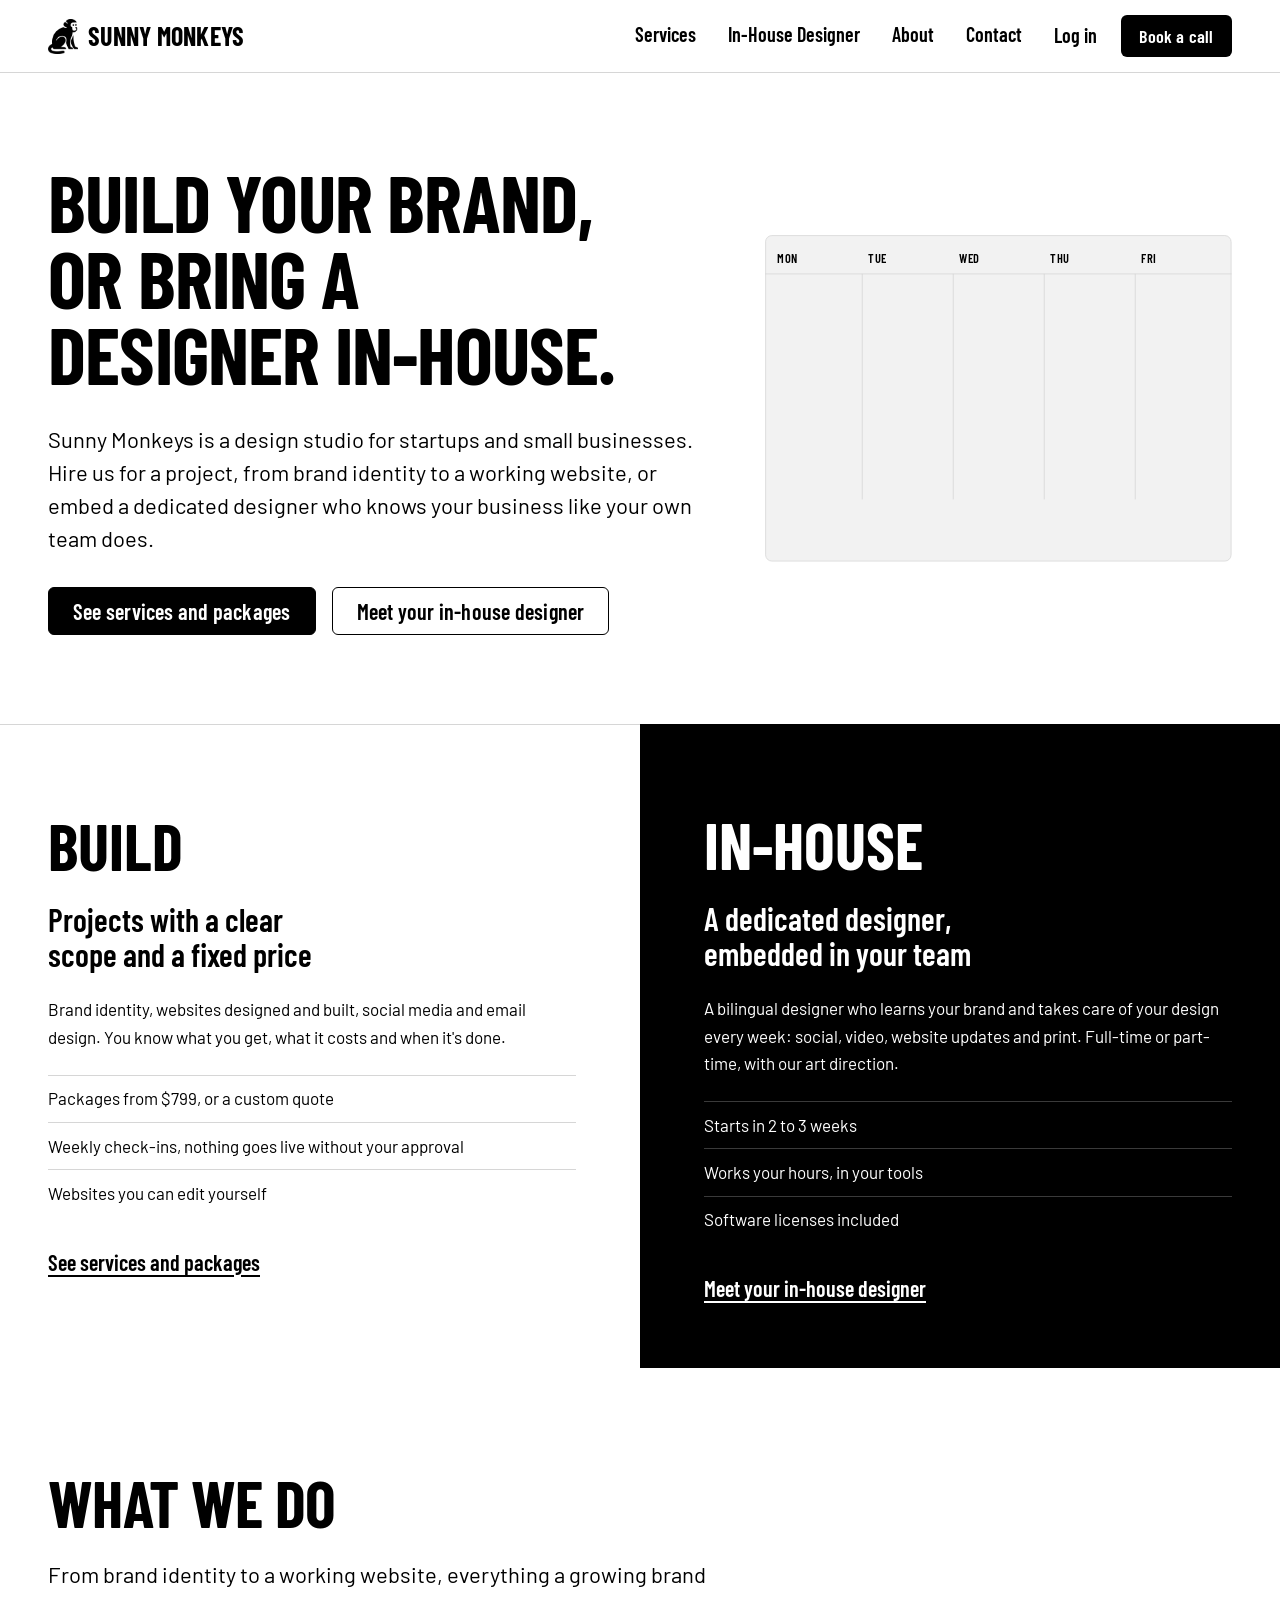
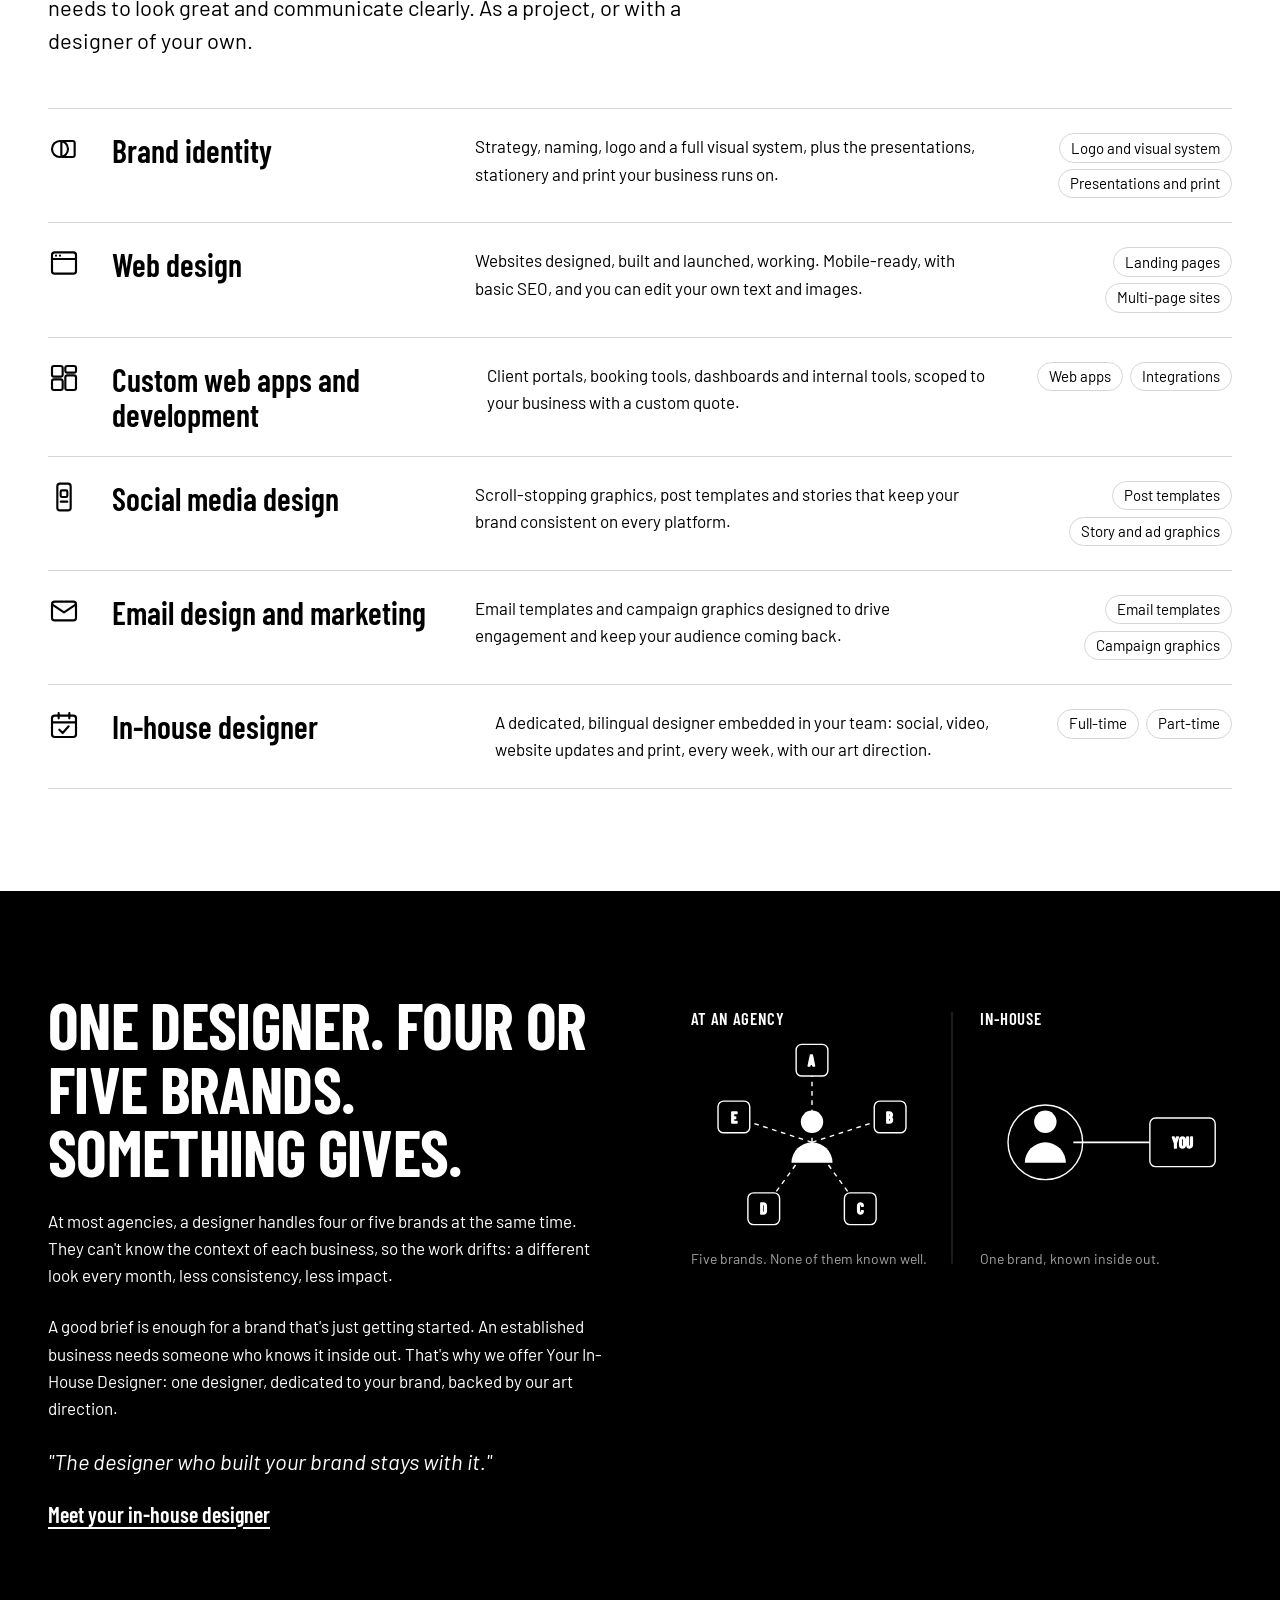
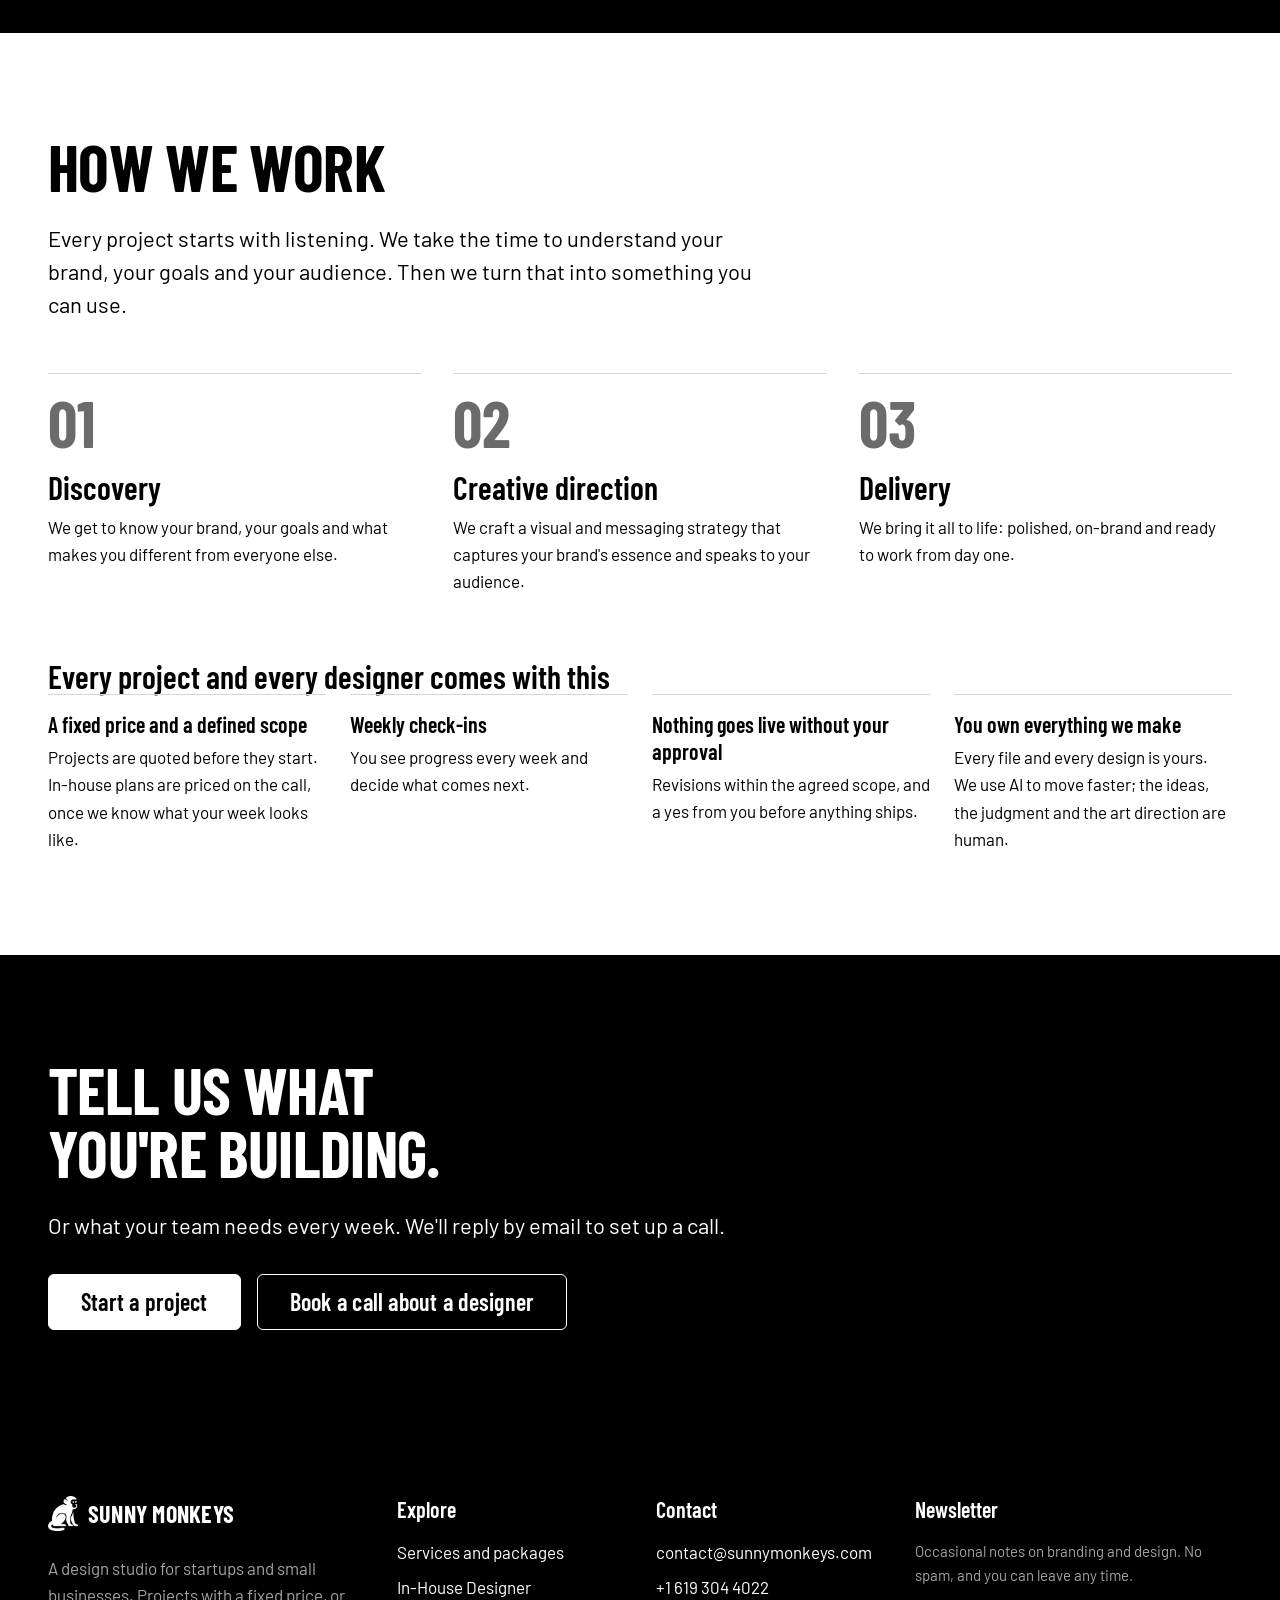
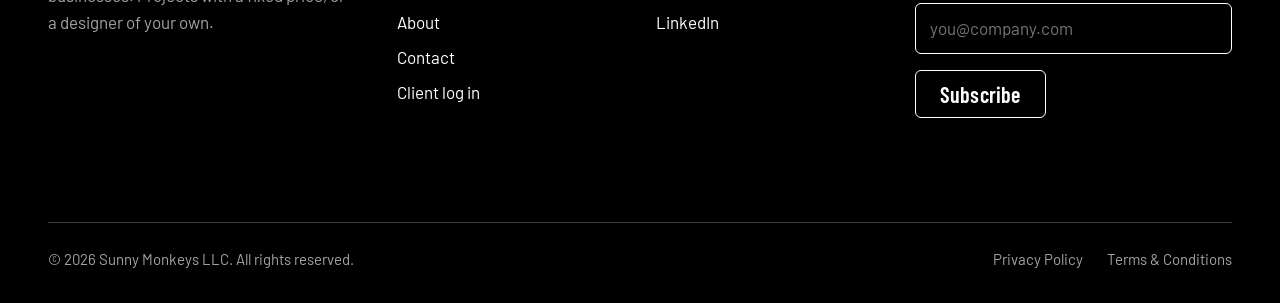
==== index.html @ 39a2d89a "Drop the hero animation class after it has played Safety net so the headline is never left faded if " ====
<!DOCTYPE html>
<html lang="en">
<head>
    <meta charset="UTF-8">
    <meta name="viewport" content="width=device-width, initial-scale=1.0">
    <title>Branding, Web Design &amp; In-House Designers | Sunny Monkeys</title>
    <meta name="description" content="Design studio for startups and small businesses. Brand identity and websites as fixed-price projects, or a dedicated in-house designer embedded in your team.">
    <link rel="canonical" href="https://sunnymonkeys.com/">
    <link rel="icon" type="image/png" href="/assets/images/fav.png">
    <meta name="theme-color" content="#ffffff">
    <meta property="og:type" content="website">
    <meta property="og:site_name" content="Sunny Monkeys">
    <meta property="og:title" content="Branding, Web Design &amp; In-House Designers | Sunny Monkeys">
    <meta property="og:description" content="Design studio for startups and small businesses. Brand identity and websites as fixed-price projects, or a dedicated in-house designer embedded in your team.">
    <meta property="og:url" content="https://sunnymonkeys.com/">
    <meta property="og:image" content="https://sunnymonkeys.com/assets/images/og-sunny-monkeys.png">
    <meta property="og:image:width" content="1200">
    <meta property="og:image:height" content="630">
    <meta name="twitter:card" content="summary_large_image">
    <link rel="preconnect" href="https://fonts.googleapis.com">
    <link rel="preconnect" href="https://fonts.gstatic.com" crossorigin>
    <link href="https://fonts.googleapis.com/css2?family=Barlow+Condensed:wght@600;700&family=Barlow:ital,wght@0,400;0,500;1,400&display=swap" rel="stylesheet">
    <link rel="stylesheet" href="/assets/css/sm.css?v=2">
    <script type="application/ld+json">
    {
      "@context": "https://schema.org",
      "@graph": [
        {
          "@type": "Organization",
          "@id": "https://sunnymonkeys.com/#organization",
          "name": "Sunny Monkeys",
          "legalName": "Sunny Monkeys LLC",
          "url": "https://sunnymonkeys.com/",
          "logo": "https://sunnymonkeys.com/assets/images/logo-sunny-monkeys.png",
          "image": "https://sunnymonkeys.com/assets/images/og-sunny-monkeys.png",
          "description": "Design studio for startups and small businesses: brand identity, web design and custom web apps as fixed-price projects, or a dedicated in-house designer embedded in your team.",
          "email": "contact@sunnymonkeys.com",
          "telephone": "+1-619-304-4022",
          "contactPoint": {
            "@type": "ContactPoint",
            "contactType": "sales",
            "email": "contact@sunnymonkeys.com",
            "telephone": "+1-619-304-4022",
            "availableLanguage": ["English", "Spanish"]
          },
          "sameAs": ["https://www.linkedin.com/company/sunny-monkeys/"],
          "knowsAbout": ["Brand identity", "Logo design", "Corporate branding", "Social media design", "Email design", "Web design", "Custom web apps", "Dedicated in-house designers"]
        },
        {
          "@type": "WebSite",
          "@id": "https://sunnymonkeys.com/#website",
          "url": "https://sunnymonkeys.com/",
          "name": "Sunny Monkeys",
          "publisher": { "@id": "https://sunnymonkeys.com/#organization" }
        }
      ]
    }
    </script>
</head>
<body>
<a class="skip" href="#main">Skip to content</a>
<header class="site-header">
    <div class="wrap">
        <a class="brand" href="/" aria-label="Sunny Monkeys, home"><span class="mark" aria-hidden="true"></span><span>Sunny Monkeys</span></a>
        <button class="nav-toggle" type="button" aria-expanded="false" aria-controls="site-nav" aria-label="Open menu"><span></span><span></span><span></span></button>
        <nav class="site-nav" id="site-nav" aria-label="Main">
            <ul>
                <li><a href="/services">Services</a></li>
                <li><a href="/in-house-designer">In-House Designer</a></li>
                <li><a href="/about">About</a></li>
                <li><a href="/contact">Contact</a></li>
            </ul>
            <div class="nav-actions">
                <a href="/login">Log in</a>
                <a class="btn btn-primary" href="/contact">Book a call</a>
            </div>
        </nav>
    </div>
</header>
<main id="main">

    <section class="hero">
        <div class="wrap hero-grid">
            <div>
                <h1><span class="line">Build your brand,</span><span class="line">or bring a</span><span class="line">designer in-house.</span></h1>
                <p class="lead hero-rise">Sunny Monkeys is a design studio for startups and small businesses. Hire us for a project, from brand identity to a working website, or embed a dedicated designer who knows your business like your own team does.</p>
                <div class="actions hero-rise">
                    <a class="btn btn-primary" href="/services">See services and packages</a>
                    <a class="btn" href="/in-house-designer">Meet your in-house designer</a>
                </div>
            </div>
            <div class="hero-rise">
<svg class="board board-d" viewBox="0 0 600 420" role="img" aria-labelledby="home-board-d-title">
<title id="home-board-d-title">A week of work from your in-house designer: social posts, a video edit, a landing page, an event flyer and a weekly review.</title>
<rect class="frame" x="0.75" y="0.75" width="598.5" height="418.5" rx="8"/>
<g class="day"><text x="16" y="36">Mon</text><text x="133" y="36">Tue</text><text x="250" y="36">Wed</text><text x="367" y="36">Thu</text><text x="484" y="36">Fri</text></g>
<g class="grid"><line x1="0" y1="50" x2="600" y2="50"/><line x1="125" y1="50" x2="125" y2="340"/><line x1="242" y1="50" x2="242" y2="340"/><line x1="359" y1="50" x2="359" y2="340"/><line x1="476" y1="50" x2="476" y2="340"/></g>
<g class="chip" style="--i:0"><rect x="16" y="66" width="100" height="40" rx="6"/><text x="27" y="91">IG carousel</text></g>
<g class="done" style="--i:0"><circle cx="116" cy="66" r="9"/><path d="M111.5 66 l3.0 3.0 l6.0 -6.0"/></g>
<g class="chip" style="--i:1"><rect x="133" y="66" width="100" height="40" rx="6"/><text x="144" y="91">Reel edit</text></g>
<g class="done" style="--i:1"><circle cx="233" cy="66" r="9"/><path d="M228.5 66 l3.0 3.0 l6.0 -6.0"/></g>
<g class="chip" style="--i:2"><rect x="250" y="66" width="100" height="40" rx="6"/><text x="261" y="91">Landing page</text></g>
<g class="done" style="--i:2"><circle cx="350" cy="66" r="9"/><path d="M345.5 66 l3.0 3.0 l6.0 -6.0"/></g>
<g class="chip" style="--i:3"><rect x="367" y="66" width="100" height="40" rx="6"/><text x="378" y="91">Event flyer</text></g>
<g class="chip" style="--i:4"><rect x="484" y="66" width="100" height="40" rx="6"/><text x="495" y="91">Brochure</text></g>
<g class="chip" style="--i:5"><rect x="16" y="118" width="100" height="40" rx="6"/><text x="27" y="143">Stories</text></g>
<g class="done" style="--i:5"><circle cx="116" cy="118" r="9"/><path d="M111.5 118 l3.0 3.0 l6.0 -6.0"/></g>
<g class="chip" style="--i:6"><rect x="133" y="118" width="100" height="40" rx="6"/><text x="144" y="143">Email header</text></g>
<g class="chip" style="--i:7"><rect x="250" y="118" width="100" height="40" rx="6"/><text x="261" y="143">Site update</text></g>
<g class="chip" style="--i:8"><rect x="367" y="118" width="100" height="40" rx="6"/><text x="378" y="143">Ad set</text></g>
<g class="chip" style="--i:9"><rect x="250" y="170" width="100" height="40" rx="6"/><text x="261" y="195">Pitch deck</text></g>
<g class="review" style="--i:10"><rect x="16" y="355" width="568" height="40" rx="6"/><text x="44" y="380">Friday: weekly review with your Sunny Monkeys lead</text></g>
</svg>
<svg class="board board-m" viewBox="0 0 360 330" role="img" aria-labelledby="home-board-m-title">
<title id="home-board-m-title">A week of work from your in-house designer: social posts, a video edit, a landing page, an event flyer and a weekly review.</title>
<rect class="frame" x="0.75" y="0.75" width="358.5" height="328.5" rx="8"/>
<g class="day"><text x="8" y="26">Mon</text><text x="78" y="26">Tue</text><text x="148" y="26">Wed</text><text x="218" y="26">Thu</text><text x="288" y="26">Fri</text></g>
<g class="grid"><line x1="0" y1="36" x2="360" y2="36"/><line x1="74" y1="36" x2="74" y2="262"/><line x1="144" y1="36" x2="144" y2="262"/><line x1="214" y1="36" x2="214" y2="262"/><line x1="284" y1="36" x2="284" y2="262"/></g>
<g class="chip" style="--i:0"><rect x="8" y="44" width="62" height="30" rx="6"/><text x="16" y="63">Carousel</text></g>
<g class="done" style="--i:0"><circle cx="70" cy="44" r="7"/><path d="M66.5 44 l2.3 2.3 l4.7 -4.7"/></g>
<g class="chip" style="--i:1"><rect x="78" y="44" width="62" height="30" rx="6"/><text x="86" y="63">Reel edit</text></g>
<g class="done" style="--i:1"><circle cx="140" cy="44" r="7"/><path d="M136.5 44 l2.3 2.3 l4.7 -4.7"/></g>
<g class="chip" style="--i:2"><rect x="148" y="44" width="62" height="30" rx="6"/><text x="156" y="63">Landing</text></g>
<g class="done" style="--i:2"><circle cx="210" cy="44" r="7"/><path d="M206.5 44 l2.3 2.3 l4.7 -4.7"/></g>
<g class="chip" style="--i:3"><rect x="218" y="44" width="62" height="30" rx="6"/><text x="226" y="63">Flyer</text></g>
<g class="chip" style="--i:4"><rect x="288" y="44" width="62" height="30" rx="6"/><text x="296" y="63">Brochure</text></g>
<g class="chip" style="--i:5"><rect x="8" y="84" width="62" height="30" rx="6"/><text x="16" y="103">Stories</text></g>
<g class="done" style="--i:5"><circle cx="70" cy="84" r="7"/><path d="M66.5 84 l2.3 2.3 l4.7 -4.7"/></g>
<g class="chip" style="--i:6"><rect x="78" y="84" width="62" height="30" rx="6"/><text x="86" y="103">Email</text></g>
<g class="chip" style="--i:7"><rect x="148" y="84" width="62" height="30" rx="6"/><text x="156" y="103">Site fix</text></g>
<g class="chip" style="--i:8"><rect x="218" y="84" width="62" height="30" rx="6"/><text x="226" y="103">Ad set</text></g>
<g class="chip" style="--i:9"><rect x="148" y="124" width="62" height="30" rx="6"/><text x="156" y="143">Deck</text></g>
<g class="review" style="--i:10"><rect x="8" y="276" width="344" height="30" rx="6"/><text x="26" y="297">Fri: weekly review with your lead</text></g>
</svg>
            </div>
        </div>
    </section>

    <section class="split" aria-label="Two ways to work with us">
        <div class="half paper">
            <p class="kicker">Build</p>
            <h3>Projects with a clear scope and a fixed price</h3>
            <p>Brand identity, websites designed and built, social media and email design. You know what you get, what it costs and when it's done.</p>
            <ul>
                <li>Packages from $799, or a custom quote</li>
                <li>Weekly check-ins, nothing goes live without your approval</li>
                <li>Websites you can edit yourself</li>
            </ul>
            <a class="link" href="/services">See services and packages</a>
        </div>
        <div class="half ink">
            <p class="kicker">In-house</p>
            <h3>A dedicated designer, embedded in your team</h3>
            <p>A bilingual designer who learns your brand and takes care of your design every week: social, video, website updates and print. Full-time or part-time, with our art direction.</p>
            <ul>
                <li>Starts in 2 to 3 weeks</li>
                <li>Works your hours, in your tools</li>
                <li>Software licenses included</li>
            </ul>
            <a class="link" href="/in-house-designer">Meet your in-house designer</a>
        </div>
    </section>

    <section class="section">
        <div class="wrap">
            <div class="section-head">
                <h2>What we do</h2>
                <p class="lead">From brand identity to a working website, everything a growing brand needs to look great and communicate clearly. As a project, or with a designer of your own.</p>
            </div>
            <ul class="rows">
            <li class="row">
                <span class="icon"><svg viewBox="0 0 24 24" aria-hidden="true"><circle cx="9" cy="12" r="6"/><rect x="10" y="6" width="10" height="12" rx="1.5"/></svg></span>
                <h3><a class="row-link" href="/services">Brand identity</a></h3>
                <p>Strategy, naming, logo and a full visual system, plus the presentations, stationery and print your business runs on.</p>
                <span class="tags"><span class="tag">Logo and visual system</span><span class="tag">Presentations and print</span></span>
            </li>
            <li class="row">
                <span class="icon"><svg viewBox="0 0 24 24" aria-hidden="true"><rect x="3" y="4" width="18" height="16" rx="2"/><path d="M3 9h18M6 6.5h.01M9 6.5h.01"/></svg></span>
                <h3><a class="row-link" href="/services">Web design</a></h3>
                <p>Websites designed, built and launched, working. Mobile-ready, with basic SEO, and you can edit your own text and images.</p>
                <span class="tags"><span class="tag">Landing pages</span><span class="tag">Multi-page sites</span></span>
            </li>
            <li class="row">
                <span class="icon"><svg viewBox="0 0 24 24" aria-hidden="true"><rect x="3" y="3" width="8" height="8" rx="1.5"/><rect x="13" y="3" width="8" height="5" rx="1.5"/><rect x="13" y="10" width="8" height="11" rx="1.5"/><rect x="3" y="13" width="8" height="8" rx="1.5"/></svg></span>
                <h3><a class="row-link" href="/services">Custom web apps and development</a></h3>
                <p>Client portals, booking tools, dashboards and internal tools, scoped to your business with a custom quote.</p>
                <span class="tags"><span class="tag">Web apps</span><span class="tag">Integrations</span></span>
            </li>
            <li class="row">
                <span class="icon"><svg viewBox="0 0 24 24" aria-hidden="true"><rect x="7" y="2" width="10" height="20" rx="2"/><rect x="9.5" y="7" width="5" height="5" rx="1"/><path d="M9.5 15.5h5"/></svg></span>
                <h3><a class="row-link" href="/services">Social media design</a></h3>
                <p>Scroll-stopping graphics, post templates and stories that keep your brand consistent on every platform.</p>
                <span class="tags"><span class="tag">Post templates</span><span class="tag">Story and ad graphics</span></span>
            </li>
            <li class="row">
                <span class="icon"><svg viewBox="0 0 24 24" aria-hidden="true"><rect x="3" y="5" width="18" height="14" rx="2"/><path d="M3 7l9 6 9-6"/></svg></span>
                <h3><a class="row-link" href="/services">Email design and marketing</a></h3>
                <p>Email templates and campaign graphics designed to drive engagement and keep your audience coming back.</p>
                <span class="tags"><span class="tag">Email templates</span><span class="tag">Campaign graphics</span></span>
            </li>
            <li class="row">
                <span class="icon"><svg viewBox="0 0 24 24" aria-hidden="true"><rect x="3" y="5" width="18" height="16" rx="2"/><path d="M3 10h18M8 3v4M16 3v4M8.5 15.5l2.5 2.5 4.5-5"/></svg></span>
                <h3><a class="row-link" href="/in-house-designer">In-house designer</a></h3>
                <p>A dedicated, bilingual designer embedded in your team: social, video, website updates and print, every week, with our art direction.</p>
                <span class="tags"><span class="tag">Full-time</span><span class="tag">Part-time</span></span>
            </li>
            </ul>
        </div>
    </section>

    <section class="section ink">
        <div class="wrap grid-2">
            <div>
                <h2>One designer. Four or five brands. Something gives.</h2>
                <div class="stack prose" style="margin-top: 1.5rem">
                    <p>At most agencies, a designer handles four or five brands at the same time. They can't know the context of each business, so the work drifts: a different look every month, less consistency, less impact.</p>
                    <p>A good brief is enough for a brand that's just getting started. An established business needs someone who knows it inside out. That's why we offer Your In-House Designer: one designer, dedicated to your brand, backed by our art direction.</p>
                    <p class="quote">"The designer who built your brand stays with it."</p>
                    <p><a class="link" href="/in-house-designer">Meet your in-house designer</a></p>
                </div>
            </div>
            <div>
<svg class="diagram diagram-d" viewBox="0 0 600 310" role="img" aria-labelledby="juggle-d-title">
<title id="juggle-d-title">At an agency one designer juggles five brands. In-house, one designer works for one brand.</title>
<text class="label" x="20" y="34">At an agency</text>
<text class="label" x="330" y="34">In-house</text>
<line class="tick" x1="300" y1="20" x2="300" y2="290" stroke="currentColor" stroke-opacity="0.25"/>
<g class="orbit" style="--ox:150px;--oy:160px"><line class="line" x1="150" y1="160" x2="150.0" y2="72.0"/><g class="brand"><rect x="133.0" y="55.0" width="34" height="34" rx="6"/><text x="150.0" y="78.0" text-anchor="middle">A</text></g></g>
<g class="orbit" style="--ox:150px;--oy:160px"><line class="line" x1="150" y1="160" x2="233.7" y2="132.8"/><g class="brand"><rect x="216.7" y="115.8" width="34" height="34" rx="6"/><text x="233.7" y="138.8" text-anchor="middle">B</text></g></g>
<g class="orbit" style="--ox:150px;--oy:160px"><line class="line" x1="150" y1="160" x2="201.7" y2="231.2"/><g class="brand"><rect x="184.7" y="214.2" width="34" height="34" rx="6"/><text x="201.7" y="237.2" text-anchor="middle">C</text></g></g>
<g class="orbit" style="--ox:150px;--oy:160px"><line class="line" x1="150" y1="160" x2="98.3" y2="231.2"/><g class="brand"><rect x="81.3" y="214.2" width="34" height="34" rx="6"/><text x="98.3" y="237.2" text-anchor="middle">D</text></g></g>
<g class="orbit" style="--ox:150px;--oy:160px"><line class="line" x1="150" y1="160" x2="66.3" y2="132.8"/><g class="brand"><rect x="49.3" y="115.8" width="34" height="34" rx="6"/><text x="66.3" y="138.8" text-anchor="middle">E</text></g></g>
<circle class="person" cx="150" cy="138.0" r="12.0"/><path class="person" d="M128.0 182.0 a22.0 22.0 0 0 1 44.0 0 z"/>
<text class="note" x="20" y="290">Five brands. None of them known well.</text>
<circle class="pulse" cx="400" cy="160" r="40" style="--ox:400px;--oy:160px"/>
<line class="solid" x1="430" y1="160" x2="512" y2="160"/>
<g class="brand"><rect x="512" y="134" width="70" height="52" rx="6"/><text x="547" y="166" text-anchor="middle">You</text></g>
<circle class="person" cx="400" cy="138.0" r="12.0"/><path class="person" d="M378.0 182.0 a22.0 22.0 0 0 1 44.0 0 z"/>
<text class="note" x="330" y="290">One brand, known inside out.</text>
</svg>
<svg class="diagram diagram-m" viewBox="0 0 300 500" role="img" aria-labelledby="juggle-m-title">
<title id="juggle-m-title">At an agency one designer juggles five brands. In-house, one designer works for one brand.</title>
<text class="label" x="16" y="30">At an agency</text>
<text class="label" x="16" y="322">In-house</text>
<line class="tick" x1="16" y1="286" x2="284" y2="286" stroke="currentColor" stroke-opacity="0.25"/>
<g class="orbit" style="--ox:150px;--oy:150px"><line class="line" x1="150" y1="150" x2="150.0" y2="74.0"/><g class="brand"><rect x="133.0" y="57.0" width="34" height="34" rx="6"/><text x="150.0" y="80.0" text-anchor="middle">A</text></g></g>
<g class="orbit" style="--ox:150px;--oy:150px"><line class="line" x1="150" y1="150" x2="222.3" y2="126.5"/><g class="brand"><rect x="205.3" y="109.5" width="34" height="34" rx="6"/><text x="222.3" y="132.5" text-anchor="middle">B</text></g></g>
<g class="orbit" style="--ox:150px;--oy:150px"><line class="line" x1="150" y1="150" x2="194.7" y2="211.5"/><g class="brand"><rect x="177.7" y="194.5" width="34" height="34" rx="6"/><text x="194.7" y="217.5" text-anchor="middle">C</text></g></g>
<g class="orbit" style="--ox:150px;--oy:150px"><line class="line" x1="150" y1="150" x2="105.3" y2="211.5"/><g class="brand"><rect x="88.3" y="194.5" width="34" height="34" rx="6"/><text x="105.3" y="217.5" text-anchor="middle">D</text></g></g>
<g class="orbit" style="--ox:150px;--oy:150px"><line class="line" x1="150" y1="150" x2="77.7" y2="126.5"/><g class="brand"><rect x="60.7" y="109.5" width="34" height="34" rx="6"/><text x="77.7" y="132.5" text-anchor="middle">E</text></g></g>
<circle class="person" cx="150" cy="128.0" r="12.0"/><path class="person" d="M128.0 172.0 a22.0 22.0 0 0 1 44.0 0 z"/>
<text class="note" x="16" y="262">Five brands. None of them known well.</text>
<circle class="pulse" cx="92" cy="412" r="40" style="--ox:92px;--oy:412px"/>
<line class="solid" x1="122" y1="412" x2="204" y2="412"/>
<g class="brand"><rect x="204" y="386" width="70" height="52" rx="6"/><text x="239" y="418" text-anchor="middle">You</text></g>
<circle class="person" cx="92" cy="390.0" r="12.0"/><path class="person" d="M70.0 434.0 a22.0 22.0 0 0 1 44.0 0 z"/>
<text class="note" x="16" y="486">One brand, known inside out.</text>
</svg>
            </div>
        </div>
    </section>

    <section class="section">
        <div class="wrap">
            <div class="section-head">
                <h2>How we work</h2>
                <p class="lead">Every project starts with listening. We take the time to understand your brand, your goals and your audience. Then we turn that into something you can use.</p>
            </div>
            <ol class="steps" style="--cols:3">
            <li><h3>Discovery</h3><p>We get to know your brand, your goals and what makes you different from everyone else.</p></li>
            <li><h3>Creative direction</h3><p>We craft a visual and messaging strategy that captures your brand's essence and speaks to your audience.</p></li>
            <li><h3>Delivery</h3><p>We bring it all to life: polished, on-brand and ready to work from day one.</p></li>
        </ol>
            <h3 style="margin-top: 4rem">Every project and every designer comes with this</h3>
            <ul class="facts" style="--cols:4">
            <li><h4>A fixed price and a defined scope</h4><p>Projects are quoted before they start. In-house plans are priced on the call, once we know what your week looks like.</p></li>
            <li><h4>Weekly check-ins</h4><p>You see progress every week and decide what comes next.</p></li>
            <li><h4>Nothing goes live without your approval</h4><p>Revisions within the agreed scope, and a yes from you before anything ships.</p></li>
            <li><h4>You own everything we make</h4><p>Every file and every design is yours. We use AI to move faster; the ideas, the judgment and the art direction are human.</p></li>
        </ul>
        </div>
    </section>

    <section class="section ink cta">
        <div class="wrap">
            <h2>Tell us what you're building.</h2>
            <p class="lead">Or what your team needs every week. We'll reply by email to set up a call.</p>
            <div class="actions">
                <a class="btn btn-primary btn-lg" href="/contact">Start a project</a>
                <a class="btn btn-lg" href="/contact?package=in-house">Book a call about a designer</a>
            </div>
        </div>
    </section>
</main>
<footer class="site-footer ink">
    <div class="wrap">
        <div class="footer-grid">
            <div>
                <a class="brand" href="/" aria-label="Sunny Monkeys, home"><span class="mark" aria-hidden="true"></span><span>Sunny Monkeys</span></a>
                <p class="tagline">A design studio for startups and small businesses. Projects with a fixed price, or a designer of your own.</p>
            </div>
            <div>
                <h4>Explore</h4>
                <ul>
                    <li><a href="/services">Services and packages</a></li>
                    <li><a href="/in-house-designer">In-House Designer</a></li>
                    <li><a href="/about">About</a></li>
                    <li><a href="/contact">Contact</a></li>
                    <li><a href="/login">Client log in</a></li>
                </ul>
            </div>
            <div>
                <h4>Contact</h4>
                <ul>
                    <li><a href="mailto:contact@sunnymonkeys.com">contact@sunnymonkeys.com</a></li>
                    <li><a href="tel:+16193044022">+1 619 304 4022</a></li>
                    <li><a href="https://www.linkedin.com/company/sunny-monkeys/" rel="noopener">LinkedIn</a></li>
                </ul>
            </div>
            <div>
                <h4>Newsletter</h4>
                <p class="small muted">Occasional notes on branding and design. No spam, and you can leave any time.</p>
                <form class="newsletter" id="newsletter-form" action="/portal/inquiry.php" method="post" novalidate style="margin-top: 1rem">
                    <label class="visually-hidden" for="nl-email">Email address</label>
                    <input class="trap" type="text" name="website" tabindex="-1" autocomplete="off" aria-hidden="true">
                    <input id="nl-email" type="email" name="email" placeholder="you@company.com" required autocomplete="email">
                    <button class="btn" type="submit">Subscribe</button>
                    <p class="form-status small" role="status" aria-live="polite" style="flex-basis: 100%"></p>
                </form>
            </div>
        </div>
        <div class="footer-bottom">
            <p>&copy; 2026 Sunny Monkeys LLC. All rights reserved.</p>
            <ul>
                <li><a href="/privacy-policy">Privacy Policy</a></li>
                <li><a href="/terms">Terms &amp; Conditions</a></li>
            </ul>
        </div>
    </div>
</footer>
<script src="/assets/js/sm.js?v=3" defer></script>
</body>
</html>
---- assets/css/sm.css ----
/* sunnymonkeys.com stylesheet. Tokens and rules are explained in DESIGN.md.
   Root font size is the browser default (16px); 1rem = 16px. */

:root {
  --paper: #ffffff;
  --ink: #000000;
  --grey-1: #f2f2f2;
  --grey-2: #d6d6d6;
  --grey-3: #6b6b6b;
  --grey-4: #a3a3a3;
  --grey-5: #3a3a3a;

  --bg: var(--paper);
  --fg: var(--ink);
  --fg-muted: var(--grey-3);
  --rule: var(--grey-2);
  --surface: var(--grey-1);

  --font-display: "Barlow Condensed", "Arial Narrow", Impact, sans-serif;
  --font-body: "Barlow", "Helvetica Neue", Arial, sans-serif;

  --t-display: clamp(3.25rem, 1rem + 7.5vw, 7.5rem);
  --t-1: clamp(2.25rem, 1.25rem + 3.5vw, 4.25rem);
  --t-2: clamp(1.625rem, 1.3rem + 1vw, 2rem);
  --t-3: 1.375rem;
  --t-lead: clamp(1.125rem, 1rem + 0.5vw, 1.375rem);
  --t-body: 1.0625rem;
  --t-small: 0.9375rem;
  --t-fine: 0.8125rem;

  --s-1: 0.5rem;
  --s-2: 1rem;
  --s-3: 1.5rem;
  --s-4: 2rem;
  --s-5: 3rem;
  --s-6: 4rem;
  --s-7: 6rem;

  --wrap: 1200px;
  --gutter: clamp(16px, 4vw, 48px);
  --radius: 6px;
  --header-h: 4.5rem;
}

.ink {
  --bg: var(--ink);
  --fg: var(--paper);
  --fg-muted: var(--grey-4);
  --rule: var(--grey-5);
  --surface: #161616;
  background: var(--bg);
  color: var(--fg);
}

/* Base */
*, *::before, *::after { box-sizing: border-box; }
html { -webkit-text-size-adjust: 100%; scroll-behavior: smooth; }
body {
  margin: 0;
  background: var(--bg);
  color: var(--fg);
  font: 400 var(--t-body) / 1.6 var(--font-body);
  overflow-x: clip;
}
img, svg, video { display: block; max-width: 100%; }
a { color: inherit; }
p, ul, ol { margin: 0; }
ul, ol { padding: 0; }
h1, h2, h3, h4 {
  margin: 0;
  font-family: var(--font-display);
  font-weight: 700;
  line-height: 1;
  overflow-wrap: normal;
}
h1, h2 { text-transform: uppercase; letter-spacing: -0.01em; }
h1 { font-size: var(--t-display); line-height: 0.95; }
h2 { font-size: var(--t-1); line-height: 0.98; }
h3 { font-size: var(--t-2); font-weight: 600; line-height: 1.1; }
h4 { font-size: var(--t-3); font-weight: 600; line-height: 1.2; }
.measure { max-width: 66ch; }
.lead { font-size: var(--t-lead); line-height: 1.5; max-width: 60ch; }
.muted { color: var(--fg-muted); }
.small { font-size: var(--t-small); }
.fine { font-size: var(--t-fine); }
.stack > * + * { margin-top: var(--s-3); }
.stack-2 > * + * { margin-top: var(--s-2); }
.stack-1 > * + * { margin-top: var(--s-1); }
.prose a { text-decoration: underline; text-underline-offset: 0.18em; text-decoration-thickness: 1.5px; }
.prose a:hover { text-decoration: none; }
.prose ul { padding-left: 1.2em; }
.prose li + li { margin-top: 0.35em; }
.quote { font-style: italic; font-size: var(--t-lead); line-height: 1.4; }

:focus-visible { outline: 3px solid var(--fg); outline-offset: 2px; border-radius: 2px; }
.skip {
  position: absolute; left: var(--s-2); top: -4rem;
  padding: var(--s-1) var(--s-2); background: var(--ink); color: var(--paper);
  z-index: 100; border-radius: var(--radius); text-decoration: none;
}
.skip:focus { top: var(--s-2); }
.visually-hidden {
  position: absolute !important; width: 1px; height: 1px; padding: 0; margin: -1px;
  overflow: hidden; clip: rect(0 0 0 0); white-space: nowrap; border: 0;
}

/* Layout */
.wrap { width: min(100% - 2 * var(--gutter), var(--wrap)); margin-inline: auto; }
.section { padding-block: clamp(4rem, 8vw, 7.5rem); }
.section-tight { padding-block: clamp(3rem, 5vw, 5rem); }
.section-head { margin-bottom: clamp(2rem, 4vw, 3.5rem); }
.section-head .lead { margin-top: var(--s-3); }
.grid-2 { display: grid; gap: var(--s-5) var(--s-6); }
.grid-3 { display: grid; gap: var(--s-4); }
.grid-4 { display: grid; gap: var(--s-4); }
@media (min-width: 900px) {
  .grid-2 { grid-template-columns: 1fr 1fr; }
  .grid-3 { grid-template-columns: repeat(3, 1fr); }
  .grid-4 { grid-template-columns: repeat(4, 1fr); }
  .grid-2.sidebar { grid-template-columns: minmax(0, 7fr) minmax(0, 5fr); }
}
@media (min-width: 600px) and (max-width: 899px) {
  .grid-3, .grid-4 { grid-template-columns: 1fr 1fr; }
}
.rule-top { border-top: 1px solid var(--rule); }
.actions { display: flex; flex-wrap: wrap; gap: var(--s-2); }

/* Brand mark: the white PNG as a mask, so it takes the current color */
.mark {
  display: inline-block; width: 1em; height: 1.17em; background: currentColor;
  -webkit-mask: url("../images/logo-sunny-monkeys-white.png") center / contain no-repeat;
  mask: url("../images/logo-sunny-monkeys-white.png") center / contain no-repeat;
}

/* Buttons */
.btn {
  display: inline-flex; align-items: center; justify-content: center; gap: 0.5rem;
  min-height: 3rem; padding: 0.7rem 1.5rem;
  border: 1.5px solid var(--fg); border-radius: var(--radius);
  background: transparent; color: var(--fg);
  font: 600 var(--t-3) / 1 var(--font-display); letter-spacing: 0.01em;
  text-decoration: none; cursor: pointer; transition: background 0.18s, color 0.18s;
}
.btn:hover { background: var(--fg); color: var(--bg); }
.btn-primary { background: var(--fg); color: var(--bg); }
.btn-primary:hover { background: transparent; color: var(--fg); }
.btn:disabled { opacity: 0.5; cursor: default; }
.btn-lg { min-height: 3.5rem; padding: 0.9rem 2rem; font-size: 1.5rem; }
.link {
  display: inline-block; font: 600 var(--t-3) / 1.2 var(--font-display);
  text-decoration: underline; text-underline-offset: 0.2em; text-decoration-thickness: 1.5px;
}
.link:hover { text-decoration: none; }

/* Header */
.site-header {
  position: sticky; top: 0; z-index: 50;
  background: var(--paper); color: var(--ink);
  border-bottom: 1px solid var(--grey-2);
}
.site-header .wrap { display: flex; align-items: center; gap: var(--s-4); min-height: var(--header-h); }
.brand {
  display: inline-flex; align-items: center; gap: 0.6rem; text-decoration: none;
  font: 700 1.625rem / 1 var(--font-display); text-transform: uppercase; letter-spacing: 0.01em;
}
.brand .mark { font-size: 1.9rem; }
.site-nav { display: flex; align-items: center; gap: var(--s-4); margin-left: auto; }
.site-nav ul { display: flex; gap: var(--s-4); list-style: none; }
.site-nav a {
  font: 600 1.25rem / 1 var(--font-display); text-decoration: none; padding: 0.4rem 0;
  border-bottom: 2px solid transparent;
}
.site-nav a:hover, .site-nav a[aria-current="page"] { border-bottom-color: currentColor; }
.site-nav .nav-actions { display: flex; align-items: center; gap: var(--s-3); }
.site-nav .nav-actions .btn { min-height: 2.6rem; padding: 0.45rem 1.1rem; font-size: 1.125rem; }
.nav-toggle {
  display: none; margin-left: auto; width: 3rem; height: 3rem; padding: 0;
  border: 1.5px solid var(--ink); border-radius: var(--radius); background: transparent; cursor: pointer;
}
.nav-toggle span { display: block; width: 1.25rem; height: 2px; margin: 4px auto; background: var(--ink); transition: transform 0.2s, opacity 0.2s; }
@media (max-width: 899px) {
  .nav-toggle { display: block; }
  .site-nav {
    position: fixed; inset: var(--header-h) 0 0 0; z-index: 49;
    flex-direction: column; align-items: flex-start; justify-content: flex-start;
    gap: var(--s-5); padding: var(--s-5) var(--gutter);
    background: var(--ink); color: var(--paper); overflow: auto;
    transform: translateX(100%); visibility: hidden; transition: transform 0.25s, visibility 0.25s;
  }
  body.nav-open .site-nav { transform: none; visibility: visible; }
  body.nav-open { overflow: hidden; }
  body.nav-open .nav-toggle span:nth-child(1) { transform: translateY(6px) rotate(45deg); }
  body.nav-open .nav-toggle span:nth-child(2) { opacity: 0; }
  body.nav-open .nav-toggle span:nth-child(3) { transform: translateY(-6px) rotate(-45deg); }
  .site-nav ul { flex-direction: column; gap: var(--s-3); }
  .site-nav a { font-size: 2.25rem; }
  .site-nav .nav-actions { flex-direction: column; align-items: flex-start; gap: var(--s-3); }
  .site-nav .nav-actions .btn { --fg: var(--paper); --bg: var(--ink); font-size: 1.375rem; min-height: 3rem; padding: 0.7rem 1.5rem; }
  .site-nav .nav-actions a:not(.btn) { font-size: 1.5rem; }
}

/* Hero */
.hero { padding-block: clamp(3rem, 7vw, 6.5rem); }
.hero-grid { display: grid; gap: var(--s-5); align-items: center; }
@media (min-width: 960px) { .hero-grid { grid-template-columns: minmax(0, 7fr) minmax(0, 5fr); gap: var(--s-6); } }
.hero-grid h1 { font-size: clamp(2.75rem, 1rem + 5vw, 5.5rem); }
.hero .lead { margin-top: var(--s-4); }
.hero .actions { margin-top: var(--s-4); }
.hero-simple h1 { max-width: 14ch; }
.hero-simple .lead { margin-top: var(--s-4); }

/* Split: the two ways to work */
.split { display: grid; }
@media (min-width: 900px) { .split { grid-template-columns: 1fr 1fr; } }
.split .half { padding: clamp(2.5rem, 5vw, 4.5rem) var(--gutter); }
@media (min-width: 900px) {
  .split .half:first-child { padding-left: max(var(--gutter), calc((100% - var(--wrap)) / 2)); padding-right: var(--s-6); }
  .split .half:last-child { padding-right: max(var(--gutter), calc((100% - var(--wrap)) / 2)); padding-left: var(--s-6); }
}
.split .half.paper { border-top: 1px solid var(--rule); }
.half .kicker { font: 700 var(--t-1) / 1 var(--font-display); text-transform: uppercase; }
.half h3 { margin-top: var(--s-3); max-width: 22ch; }
.half p { margin-top: var(--s-3); max-width: 55ch; }
.half ul { margin-top: var(--s-3); list-style: none; }
.half li { padding: 0.6rem 0; border-top: 1px solid var(--rule); }
.half .link { margin-top: var(--s-4); }

/* Rows: lists with a rule above each item */
.rows { list-style: none; border-bottom: 1px solid var(--rule); }
.row {
  display: grid; grid-template-columns: 2.5rem 1fr; gap: var(--s-2) var(--s-3);
  padding: var(--s-3) 0; border-top: 1px solid var(--rule); align-items: start;
}
@media (max-width: 759px) { .row > :not(.icon) { grid-column: 2; } .row h3 { grid-row: 1; } }
@media (min-width: 760px) { .row { grid-template-columns: 2.5rem minmax(0, 1fr) minmax(0, 1.5fr) auto; } }
.row .icon { width: 2rem; height: 2rem; }
.row .icon svg { width: 100%; height: 100%; stroke: currentColor; fill: none; stroke-width: 1.6; stroke-linecap: round; stroke-linejoin: round; }
.row h3 { font-size: var(--t-2); }
.row p { color: var(--fg); }
.row .tags { display: flex; flex-wrap: wrap; gap: 0.4rem; grid-column: 2 / -1; }
@media (min-width: 760px) { .row .tags { grid-column: auto; justify-content: flex-end; max-width: 14rem; } }
.tag {
  display: inline-block; padding: 0.2rem 0.7rem; border: 1px solid var(--rule); border-radius: 999px;
  font-size: var(--t-small); line-height: 1.4; white-space: nowrap;
}
.row-link { text-decoration: none; }
.row-link:hover h3 { text-decoration: underline; text-underline-offset: 0.15em; }

/* Steps: numbered because they are a sequence */
.steps { display: grid; gap: var(--s-4); counter-reset: step; list-style: none; }
@media (min-width: 760px) { .steps { grid-template-columns: repeat(var(--cols, 3), 1fr); } }
.steps li { padding-top: var(--s-2); border-top: 1px solid var(--rule); counter-increment: step; }
.steps li::before {
  content: counter(step, decimal-leading-zero); display: block;
  font: 700 var(--num-size, var(--t-1)) / 1 var(--font-display); color: var(--fg-muted);
}
.steps h3 { margin-top: var(--s-2); }
.steps p { margin-top: var(--s-1); }

/* Facts: short commitments in a grid */
.facts { display: grid; gap: var(--s-3); list-style: none; }
@media (min-width: 600px) { .facts { grid-template-columns: 1fr 1fr; } }
@media (min-width: 960px) { .facts { grid-template-columns: repeat(var(--cols, 4), 1fr); } }
.facts li { padding-top: var(--s-2); border-top: 1px solid var(--rule); }
.facts h4 { margin-bottom: 0.4rem; }
.facts p { font-size: var(--t-body); }

/* Plans (in-house options, package headers) */
.plans { display: grid; gap: var(--s-4); }
@media (min-width: 760px) { .plans { grid-template-columns: repeat(var(--cols, 3), 1fr); } }
.plan { display: flex; flex-direction: column; align-items: flex-start; padding-top: var(--s-3); border-top: 2px solid var(--fg); }
.plan > * { width: 100%; }
.plan .plan-name { font: 700 var(--t-2) / 1 var(--font-display); text-transform: uppercase; }
.plan .price { margin-top: var(--s-2); font: 700 clamp(2.5rem, 2rem + 2vw, 3.5rem) / 1 var(--font-display); }
.plan .price small { font-size: var(--t-body); font-family: var(--font-body); font-weight: 400; color: var(--fg-muted); margin-left: 0.4rem; }
.plan h3 { margin-top: var(--s-2); }
.plan p { margin-top: var(--s-2); }
.plan ul { margin-top: var(--s-3); list-style: none; }
.plan li { padding: 0.5rem 0; border-top: 1px solid var(--rule); }
.plan .btn { width: auto; margin-top: auto; padding-top: 0.7rem; }
.plan .btn { margin-top: var(--s-3); }
.plan ul + .btn, .plan p + .btn { margin-top: auto; }
.plan p:last-of-type { margin-bottom: var(--s-3); }
.plan p + ul { margin-top: 0; }

/* Comparison table */
.table-wrap { margin-top: var(--s-5); }
table.compare { width: 100%; border-collapse: collapse; font-size: var(--t-small); }
.compare th, .compare td { padding: 0.8rem 0.75rem; text-align: left; vertical-align: top; border-top: 1px solid var(--rule); }
.compare thead th { font: 600 var(--t-3) / 1 var(--font-display); text-transform: uppercase; background: var(--surface); border-top: 0; }
.compare th[scope="row"] { font-weight: 500; width: 32%; }
.compare td { width: 22.6%; }
.compare .yes::before { content: "\2713\00a0"; }
.compare .no { color: var(--fg-muted); }
@media (max-width: 719px) {
  .compare thead { display: none; }
  .compare, .compare tbody, .compare tr, .compare th, .compare td { display: block; width: 100%; }
  .compare tr { padding: var(--s-2) 0; border-top: 1px solid var(--rule); }
  .compare th[scope="row"] { width: 100%; padding: 0 0 0.4rem; border: 0; font: 600 var(--t-3) / 1.2 var(--font-display); }
  .compare td { display: grid; grid-template-columns: 6.5rem 1fr; gap: var(--s-2); padding: 0.25rem 0; border: 0; }
  .compare td::before, .compare td.yes::before { content: attr(data-plan); color: var(--fg-muted); }
  .compare td.yes::after { content: "\2713\00a0Included"; }
}

/* Boards and diagrams (inline SVG, monochrome). Each has a desktop and a phone drawing. */
.board-m, .diagram-m { display: none; }
@media (max-width: 599px) {
  .board-d, .diagram-d { display: none; }
  .board-m, .diagram-m { display: block; }
}
.board-m .chip text, .board-m .review text { font-size: 12.5px; }
.board-m .day { font-size: 12px; }
.diagram-m .label { font-size: 16px; }
.diagram-m .note { font-size: 14px; }
.diagram-m .brand text { font-size: 15px; }
.timeline.diagram-m text { font-size: 14px; }
.timeline.diagram-m .week { font-size: 12px; }
.board { width: 100%; height: auto; color: var(--fg); }
.board text, .diagram text { font-family: var(--font-display); font-weight: 600; fill: currentColor; }
.board .chip rect { fill: var(--bg); stroke: currentColor; stroke-width: 1.5; }
.board .chip text { font-size: 15px; }
.board .day { font-size: 16px; text-transform: uppercase; letter-spacing: 0.04em; }
.board .grid line { stroke: var(--rule); stroke-width: 1; }
.board .frame { fill: var(--surface); stroke: var(--rule); }
.board .done path { stroke: currentColor; fill: none; stroke-width: 2; stroke-linecap: round; stroke-linejoin: round; }
.board .done circle { fill: var(--bg); stroke: currentColor; stroke-width: 1.5; }
.board .review rect { fill: currentColor; }
.board .review text { fill: var(--bg); font-size: 15px; }
.diagram { width: 100%; height: auto; color: var(--fg); }
.diagram .person { fill: currentColor; }
.diagram .brand { fill: var(--bg); stroke: currentColor; stroke-width: 1.5; }
.diagram .brand text { fill: currentColor; font-size: 16px; }
.diagram .line { stroke: currentColor; stroke-width: 1.5; stroke-dasharray: 5 5; fill: none; }
.diagram .solid { stroke: currentColor; stroke-width: 2; fill: none; }
.diagram .label { font-size: 18px; text-transform: uppercase; letter-spacing: 0.04em; }
.diagram .note { font-family: var(--font-body); font-weight: 400; font-size: 15px; fill: var(--fg-muted); }
.diagram .pulse { fill: none; stroke: currentColor; stroke-width: 1.5; }

/* Week board animation: chips drop in, checks draw, then it loops */
.board .chip { opacity: 0; transform: translateY(-8px); animation: chip-in 14s infinite; animation-delay: calc(var(--i) * 0.55s); }
.board .done { opacity: 0; animation: chip-in 14s infinite; animation-delay: calc(var(--i) * 0.55s + 0.4s); }
.board .review { opacity: 0; animation: chip-in 14s infinite; animation-delay: calc(var(--i) * 0.55s); }
.board.is-static .chip, .board.is-static .done, .board.is-static .review { animation: none; opacity: 1; transform: none; }
@keyframes chip-in {
  0% { opacity: 0; transform: translateY(-8px); }
  4% { opacity: 1; transform: none; }
  88% { opacity: 1; transform: none; }
  94% { opacity: 0; transform: translateY(6px); }
  100% { opacity: 0; transform: translateY(-8px); }
}
/* Juggling diagram: the agency side shakes, the in-house side pulses once */
.diagram .orbit { transform-origin: var(--ox) var(--oy); animation: orbit 9s linear infinite; }
.diagram .orbit:nth-child(2n) { animation-duration: 11s; animation-direction: reverse; }
.diagram .pulse { transform-origin: var(--ox) var(--oy); animation: pulse 3s ease-out infinite; }
@keyframes orbit { to { transform: rotate(360deg); } }
@keyframes pulse { 0% { transform: scale(0.6); opacity: 1; } 100% { transform: scale(1.6); opacity: 0; } }
/* Timeline: bars fill when the diagram scrolls into view */
.timeline .bar { transform-box: fill-box; transform-origin: left center; transform: scaleX(0); transition: transform 1.2s cubic-bezier(0.2, 0.7, 0.2, 1); transition-delay: calc(var(--i) * 0.35s); }
.timeline.is-visible .bar, .timeline.is-static .bar { transform: none; }
.timeline .bar.fill { fill: currentColor; }
.timeline .bar.outline { fill: var(--bg); stroke: currentColor; stroke-width: 1.5; }
.timeline .tick { stroke: var(--rule); }
.timeline text { font-family: var(--font-display); font-weight: 600; fill: currentColor; font-size: 16px; }
.timeline .week { fill: var(--fg-muted); font-size: 14px; }
.hero h1 .line { display: block; }
@media (prefers-reduced-motion: reduce) {
  .board .chip, .board .done, .board .review, .diagram .orbit, .diagram .pulse { animation: none !important; opacity: 1; transform: none; }
  .timeline .bar { transition: none; transform: none; }
}
/* Hero: one orchestrated entrance on load, only for people who accept motion */
/* sm.js adds html.anim only when the page loads in a visible tab and motion is welcome */
html.anim .hero h1 .line { opacity: 0; transform: translateY(0.3em); animation: rise 0.7s cubic-bezier(0.2, 0.7, 0.2, 1) forwards; }
html.anim .hero h1 .line:nth-child(2) { animation-delay: 0.08s; }
html.anim .hero h1 .line:nth-child(3) { animation-delay: 0.16s; }
html.anim .hero-rise { opacity: 0; transform: translateY(0.6rem); animation: rise 0.7s cubic-bezier(0.2, 0.7, 0.2, 1) 0.28s forwards; }
@keyframes rise { to { opacity: 1; transform: none; } }

/* FAQ */
.faq { list-style: none; border-bottom: 1px solid var(--rule); }
.faq details { border-top: 1px solid var(--rule); }
.faq summary {
  display: flex; justify-content: space-between; align-items: center; gap: var(--s-3);
  padding: var(--s-3) 0; cursor: pointer; list-style: none;
  font: 600 var(--t-2) / 1.2 var(--font-display);
}
.faq summary::-webkit-details-marker { display: none; }
.faq summary::after {
  content: ""; flex: none; width: 0.9rem; height: 0.9rem; border-right: 2px solid currentColor; border-bottom: 2px solid currentColor;
  transform: rotate(45deg); transition: transform 0.2s; margin-right: 0.3rem;
}
.faq details[open] summary::after { transform: rotate(-135deg); }
.faq .answer { padding: 0 0 var(--s-3); max-width: 66ch; }

/* Forms */
.form { display: grid; gap: var(--s-3); }
.field label { display: block; font: 600 var(--t-3) / 1.2 var(--font-display); margin-bottom: 0.4rem; }
.field input, .field select, .field textarea {
  width: 100%; min-height: 3rem; padding: 0.7rem 0.9rem;
  border: 1.5px solid var(--fg); border-radius: var(--radius); background: var(--bg); color: var(--fg);
  font: inherit; line-height: 1.4;
}
.field select { appearance: none; -webkit-appearance: none; padding-right: 2.5rem;
  background-image: url("data:image/svg+xml,%3Csvg xmlns='http://www.w3.org/2000/svg' width='14' height='9' viewBox='0 0 14 9'%3E%3Cpath d='M1 1l6 6 6-6' fill='none' stroke='%23000' stroke-width='2'/%3E%3C/svg%3E");
  background-repeat: no-repeat; background-position: right 0.9rem center; }
.ink .field select { background-image: url("data:image/svg+xml,%3Csvg xmlns='http://www.w3.org/2000/svg' width='14' height='9' viewBox='0 0 14 9'%3E%3Cpath d='M1 1l6 6 6-6' fill='none' stroke='%23fff' stroke-width='2'/%3E%3C/svg%3E"); }
.field textarea { min-height: 10rem; resize: vertical; }
.field .hint { margin-top: 0.4rem; font-size: var(--t-small); color: var(--fg-muted); }
.form-status { min-height: 1.5rem; font-size: var(--t-body); }
.form-status[data-state="error"] { font-weight: 500; }
.form-status[data-state="success"] { font-weight: 500; }
.trap { position: absolute; left: -9999px; width: 1px; height: 1px; overflow: hidden; }
.newsletter { display: flex; flex-wrap: wrap; gap: var(--s-2); max-width: 32rem; }
.newsletter input { flex: 1 1 14rem; min-height: 3rem; padding: 0.7rem 0.9rem; border: 1.5px solid var(--fg); border-radius: var(--radius); background: var(--bg); color: var(--fg); font: inherit; }
.newsletter .btn { flex: none; }

/* Info cards next to the form */
.info-list { list-style: none; }
.info-list li { padding: var(--s-2) 0; border-top: 1px solid var(--rule); }
.info-list h4 { margin-bottom: 0.2rem; }
.info-list a { text-decoration: underline; text-underline-offset: 0.18em; }

/* Closing call to action */
.cta { text-align: left; }
.cta h2 { max-width: 16ch; }
.cta .lead { margin-top: var(--s-3); }
.cta .actions { margin-top: var(--s-4); }

/* Article pages (privacy, terms) */
.article { max-width: 70ch; }
.article h2 { font-size: var(--t-2); text-transform: none; letter-spacing: 0; margin-top: var(--s-5); }
.article p, .article ul { margin-top: var(--s-2); }
.article ul { padding-left: 1.2em; }
.article .meta { color: var(--fg-muted); margin-top: var(--s-2); }

/* Footer */
.site-footer { padding-block: var(--s-6) var(--s-4); }
.footer-grid { display: grid; gap: var(--s-5); }
@media (min-width: 760px) { .footer-grid { grid-template-columns: 1.4fr 1fr 1fr 1.4fr; gap: var(--s-4); } }
.site-footer h4 { margin-bottom: var(--s-2); }
.site-footer ul { list-style: none; }
.site-footer li + li { margin-top: 0.5rem; }
.site-footer a { text-decoration: none; }
.site-footer a:hover { text-decoration: underline; text-underline-offset: 0.18em; }
.site-footer .brand { font-size: 1.5rem; }
.site-footer .tagline { margin-top: var(--s-2); max-width: 30ch; color: var(--fg-muted); }
.footer-bottom {
  display: flex; flex-wrap: wrap; gap: var(--s-2) var(--s-4); justify-content: space-between;
  margin-top: var(--s-6); padding-top: var(--s-3); border-top: 1px solid var(--rule);
  font-size: var(--t-small); color: var(--fg-muted);
}
.footer-bottom ul { display: flex; gap: var(--s-3); }
.footer-bottom li + li { margin: 0; }

/* 404 */
.notfound { min-height: 60vh; display: grid; align-content: center; }
.notfound .code { font: 700 clamp(6rem, 25vw, 18rem) / 0.9 var(--font-display); color: var(--grey-2); }
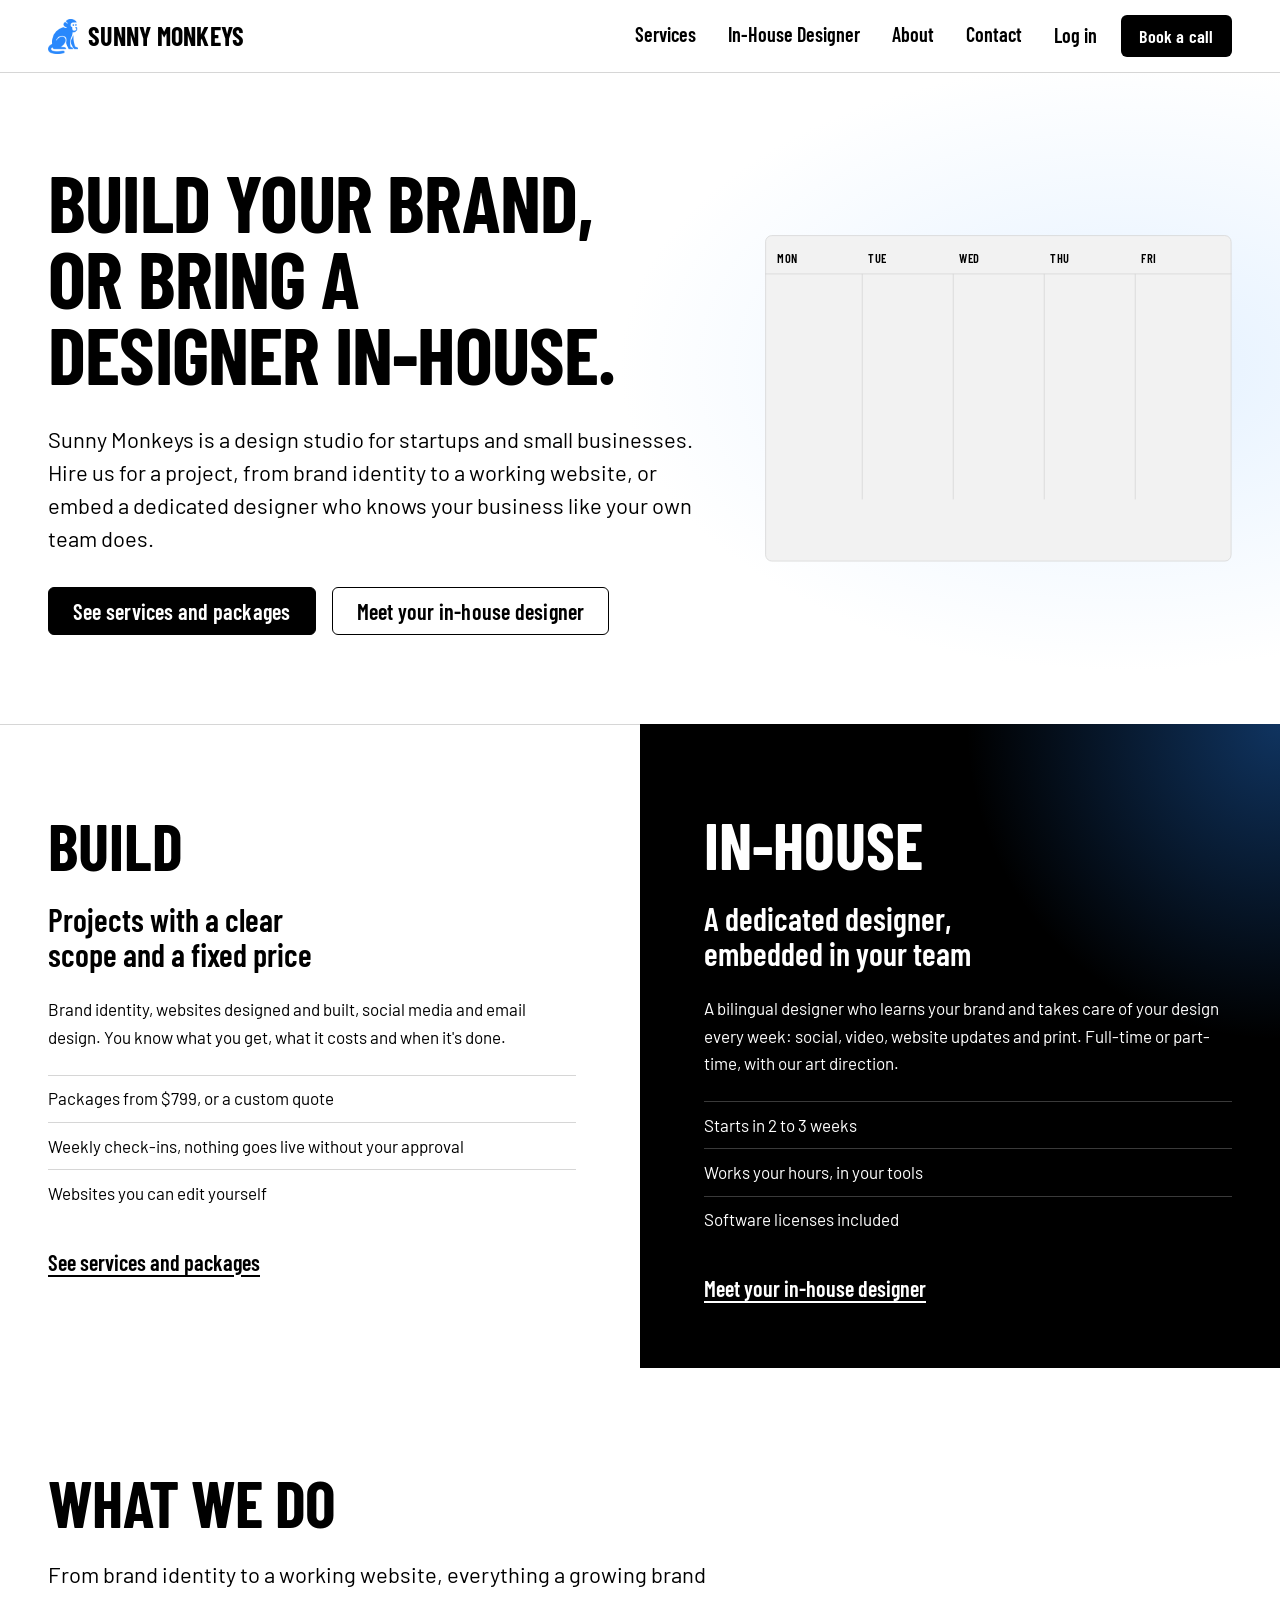
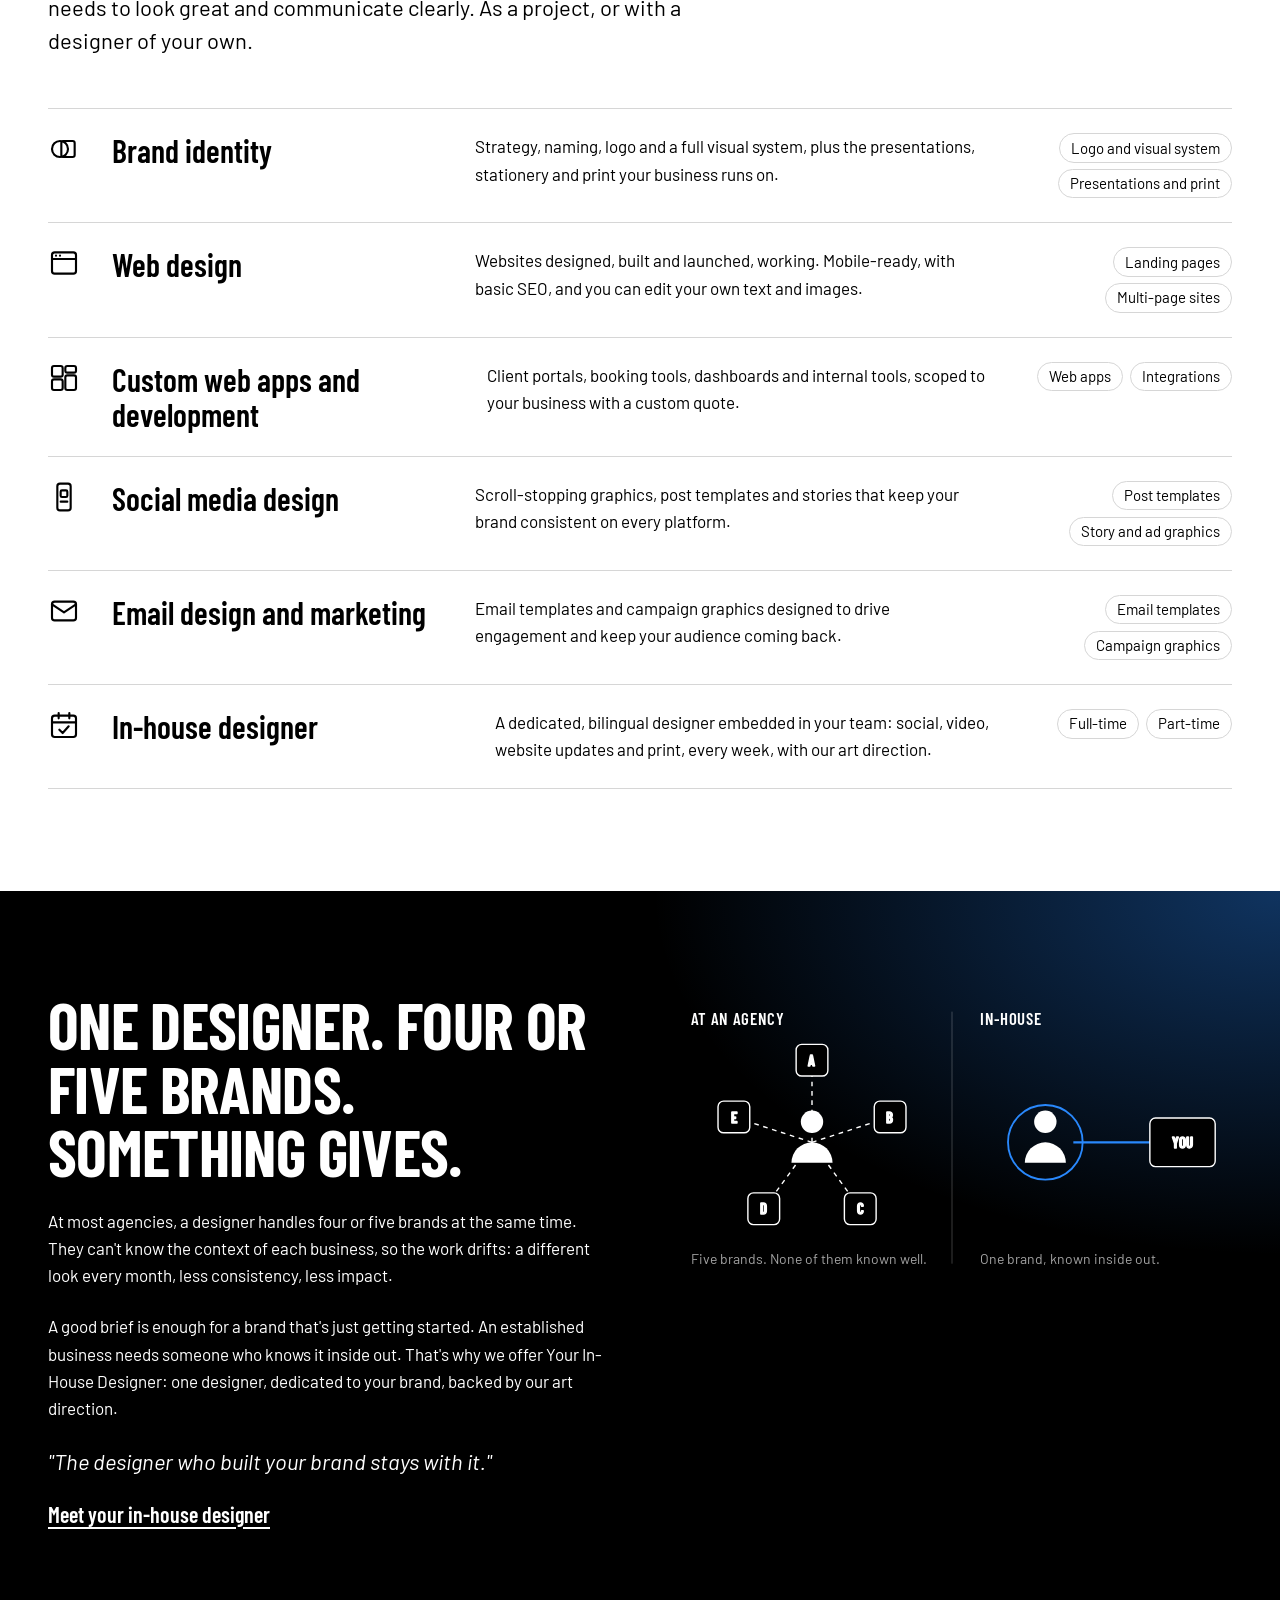
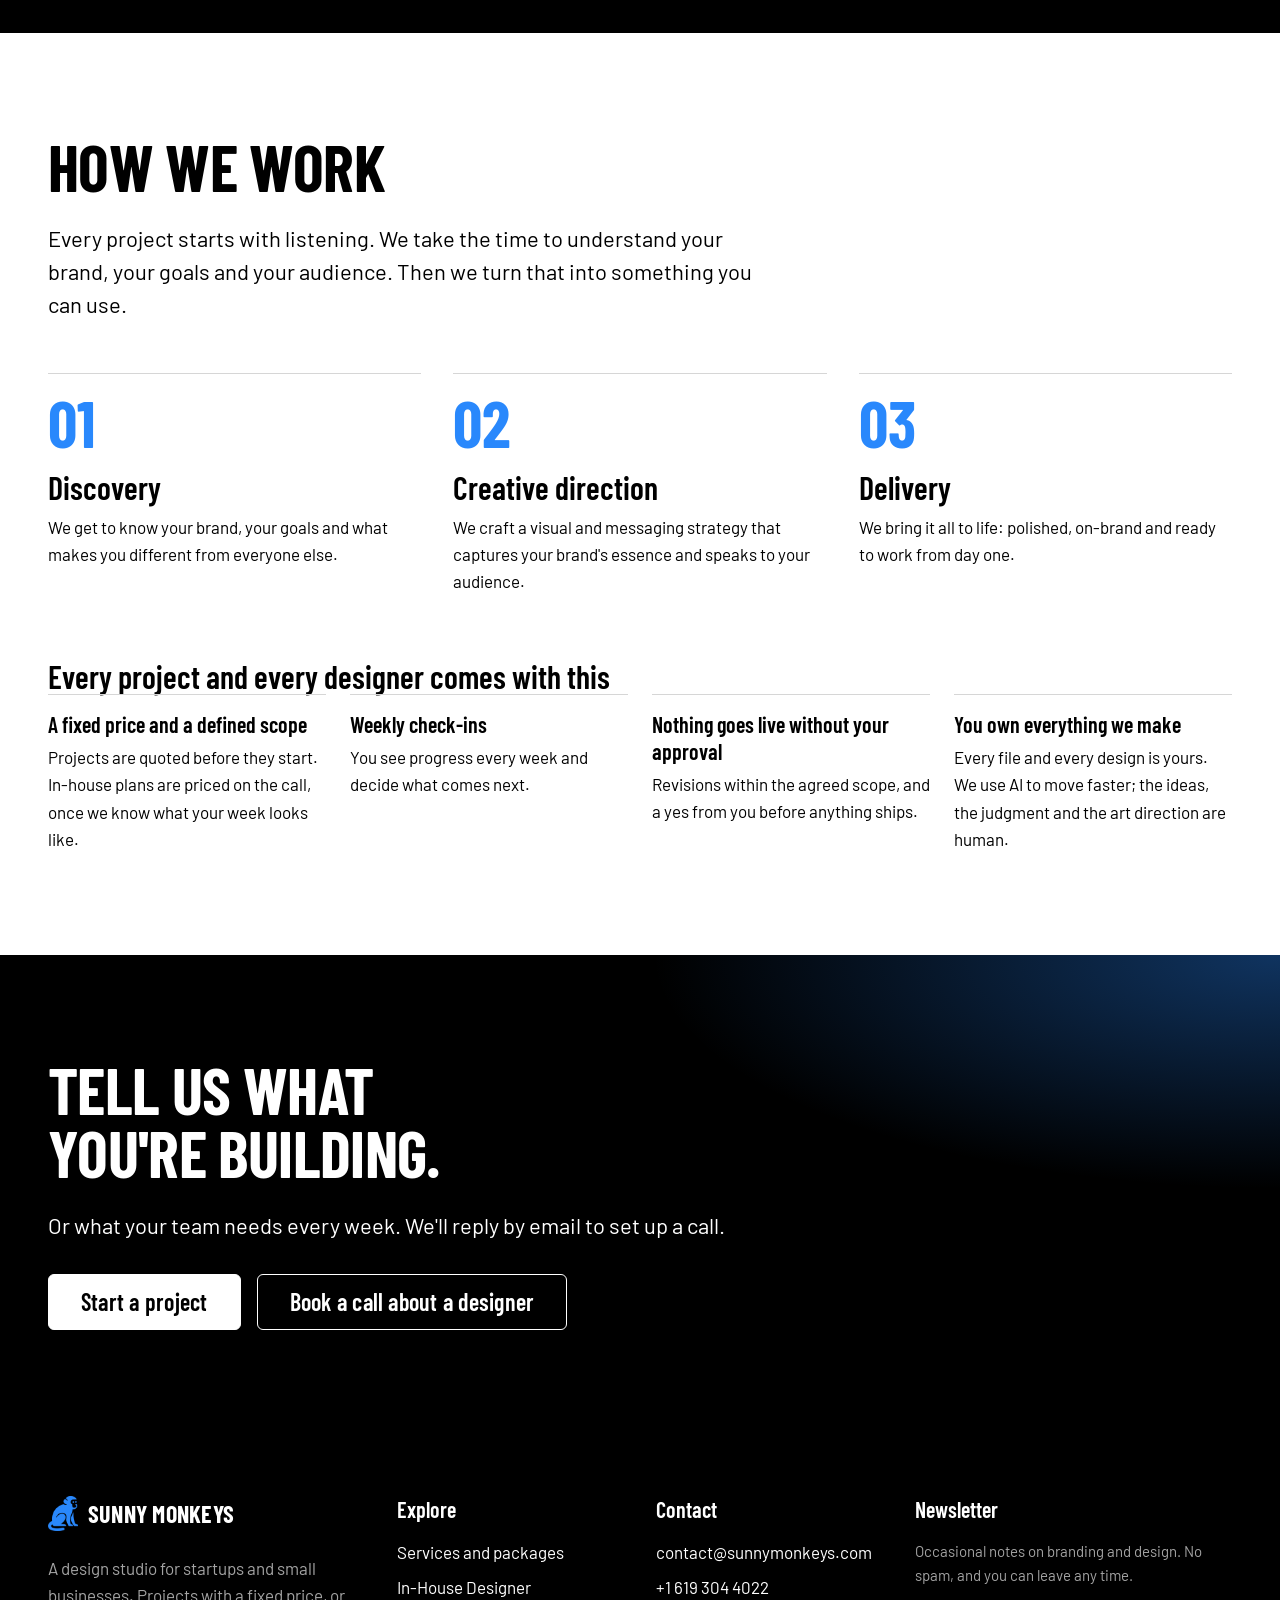
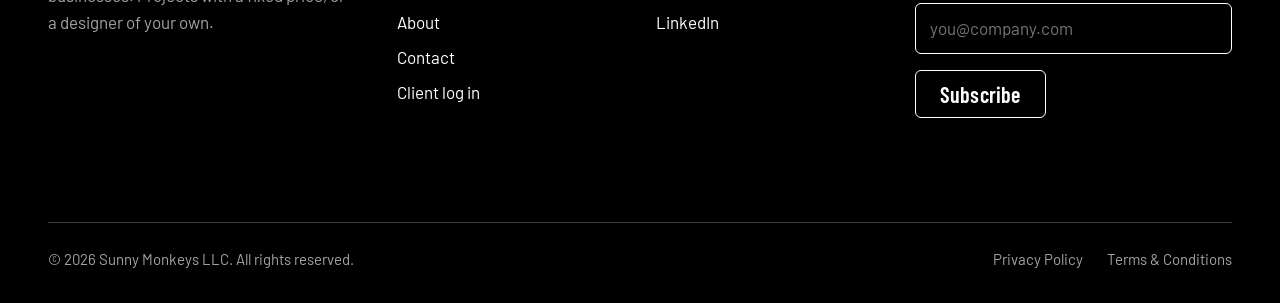
==== commit 63861b36: "Add the blue accent and a brand sheet The logo's blue (#2988FC) and a sky gradient now mark what is " ====
--- a/index.html
+++ b/index.html
@@ -20,7 +20,7 @@
     <link rel="preconnect" href="https://fonts.googleapis.com">
     <link rel="preconnect" href="https://fonts.gstatic.com" crossorigin>
     <link href="https://fonts.googleapis.com/css2?family=Barlow+Condensed:wght@600;700&family=Barlow:ital,wght@0,400;0,500;1,400&display=swap" rel="stylesheet">
-    <link rel="stylesheet" href="/assets/css/sm.css?v=2">
+    <link rel="stylesheet" href="/assets/css/sm.css?v=3">
     <script type="application/ld+json">
     {
       "@context": "https://schema.org",
@@ -59,6 +59,7 @@
 </head>
 <body>
 <a class="skip" href="#main">Skip to content</a>
+<svg width="0" height="0" aria-hidden="true" focusable="false" style="position:absolute"><defs><linearGradient id="sm-grad" x1="0" y1="0" x2="1" y2="1"><stop offset="0" stop-color="#2988fc"/><stop offset="1" stop-color="#7fc3ff"/></linearGradient></defs></svg>
 <header class="site-header">
     <div class="wrap">
         <a class="brand" href="/" aria-label="Sunny Monkeys, home"><span class="mark" aria-hidden="true"></span><span>Sunny Monkeys</span></a>
--- a/assets/css/sm.css
+++ b/assets/css/sm.css
@@ -9,6 +9,13 @@
   --grey-3: #6b6b6b;
   --grey-4: #a3a3a3;
   --grey-5: #3a3a3a;
+
+  /* Accent: the logo's blue and a lighter sky, used as a gradient in a few places (see DESIGN.md) */
+  --blue: #2988fc;
+  --sky: #7fc3ff;
+  --sky-wash: #e4f1ff;
+  --grad: linear-gradient(135deg, #2988fc 0%, #7fc3ff 100%);
+  --glow: radial-gradient(70% 70% at 100% 0%, rgba(41, 136, 252, 0.38), rgba(41, 136, 252, 0) 70%);
 
   --bg: var(--paper);
   --fg: var(--ink);
@@ -87,12 +94,14 @@
 .stack-2 > * + * { margin-top: var(--s-2); }
 .stack-1 > * + * { margin-top: var(--s-1); }
 .prose a { text-decoration: underline; text-underline-offset: 0.18em; text-decoration-thickness: 1.5px; }
-.prose a:hover { text-decoration: none; }
+.prose a:hover { text-decoration-color: var(--blue); }
 .prose ul { padding-left: 1.2em; }
 .prose li + li { margin-top: 0.35em; }
 .quote { font-style: italic; font-size: var(--t-lead); line-height: 1.4; }
 
-:focus-visible { outline: 3px solid var(--fg); outline-offset: 2px; border-radius: 2px; }
+:focus-visible { outline: 3px solid var(--blue); outline-offset: 2px; border-radius: 2px; }
+::selection { background: var(--sky-wash); color: var(--ink); }
+.ink ::selection { background: var(--blue); color: #fff; }
 .skip {
   position: absolute; left: var(--s-2); top: -4rem;
   padding: var(--s-1) var(--s-2); background: var(--ink); color: var(--paper);
@@ -143,14 +152,14 @@
 }
 .btn:hover { background: var(--fg); color: var(--bg); }
 .btn-primary { background: var(--fg); color: var(--bg); }
-.btn-primary:hover { background: transparent; color: var(--fg); }
+.btn-primary:hover { background: var(--grad); color: #fff; border-color: transparent; }
 .btn:disabled { opacity: 0.5; cursor: default; }
 .btn-lg { min-height: 3.5rem; padding: 0.9rem 2rem; font-size: 1.5rem; }
 .link {
   display: inline-block; font: 600 var(--t-3) / 1.2 var(--font-display);
   text-decoration: underline; text-underline-offset: 0.2em; text-decoration-thickness: 1.5px;
 }
-.link:hover { text-decoration: none; }
+.link:hover { text-decoration-color: var(--blue); text-decoration-thickness: 2px; }
 
 /* Header */
 .site-header {
@@ -163,14 +172,14 @@
   display: inline-flex; align-items: center; gap: 0.6rem; text-decoration: none;
   font: 700 1.625rem / 1 var(--font-display); text-transform: uppercase; letter-spacing: 0.01em;
 }
-.brand .mark { font-size: 1.9rem; }
+.brand .mark { font-size: 1.9rem; color: var(--blue); }
 .site-nav { display: flex; align-items: center; gap: var(--s-4); margin-left: auto; }
 .site-nav ul { display: flex; gap: var(--s-4); list-style: none; }
 .site-nav a {
   font: 600 1.25rem / 1 var(--font-display); text-decoration: none; padding: 0.4rem 0;
   border-bottom: 2px solid transparent;
 }
-.site-nav a:hover, .site-nav a[aria-current="page"] { border-bottom-color: currentColor; }
+.site-nav a:hover, .site-nav a[aria-current="page"] { border-bottom-color: var(--blue); }
 .site-nav .nav-actions { display: flex; align-items: center; gap: var(--s-3); }
 .site-nav .nav-actions .btn { min-height: 2.6rem; padding: 0.45rem 1.1rem; font-size: 1.125rem; }
 .nav-toggle {
@@ -184,7 +193,7 @@
     position: fixed; inset: var(--header-h) 0 0 0; z-index: 49;
     flex-direction: column; align-items: flex-start; justify-content: flex-start;
     gap: var(--s-5); padding: var(--s-5) var(--gutter);
-    background: var(--ink); color: var(--paper); overflow: auto;
+    background: var(--ink) var(--glow); color: var(--paper); overflow: auto;
     transform: translateX(100%); visibility: hidden; transition: transform 0.25s, visibility 0.25s;
   }
   body.nav-open .site-nav { transform: none; visibility: visible; }
@@ -199,8 +208,9 @@
   .site-nav .nav-actions a:not(.btn) { font-size: 1.5rem; }
 }
 
-/* Hero */
-.hero { padding-block: clamp(3rem, 7vw, 6.5rem); }
+/* Hero: a soft sky wash on the right, behind the board */
+.hero { padding-block: clamp(3rem, 7vw, 6.5rem); background: radial-gradient(55% 65% at 88% 45%, var(--sky-wash), rgba(228, 241, 255, 0) 72%); }
+.section.ink, .split .half.ink { background-image: var(--glow); }
 .hero-grid { display: grid; gap: var(--s-5); align-items: center; }
 @media (min-width: 960px) { .hero-grid { grid-template-columns: minmax(0, 7fr) minmax(0, 5fr); gap: var(--s-6); } }
 .hero-grid h1 { font-size: clamp(2.75rem, 1rem + 5vw, 5.5rem); }
@@ -252,7 +262,7 @@
 .steps li { padding-top: var(--s-2); border-top: 1px solid var(--rule); counter-increment: step; }
 .steps li::before {
   content: counter(step, decimal-leading-zero); display: block;
-  font: 700 var(--num-size, var(--t-1)) / 1 var(--font-display); color: var(--fg-muted);
+  font: 700 var(--num-size, var(--t-1)) / 1 var(--font-display); color: var(--blue);
 }
 .steps h3 { margin-top: var(--s-2); }
 .steps p { margin-top: var(--s-1); }
@@ -268,7 +278,7 @@
 /* Plans (in-house options, package headers) */
 .plans { display: grid; gap: var(--s-4); }
 @media (min-width: 760px) { .plans { grid-template-columns: repeat(var(--cols, 3), 1fr); } }
-.plan { display: flex; flex-direction: column; align-items: flex-start; padding-top: var(--s-3); border-top: 2px solid var(--fg); }
+.plan { display: flex; flex-direction: column; align-items: flex-start; padding-top: var(--s-3); border-top: 3px solid var(--blue); border-image: var(--grad) 1; }
 .plan > * { width: 100%; }
 .plan .plan-name { font: 700 var(--t-2) / 1 var(--font-display); text-transform: uppercase; }
 .plan .price { margin-top: var(--s-2); font: 700 clamp(2.5rem, 2rem + 2vw, 3.5rem) / 1 var(--font-display); }
@@ -287,7 +297,7 @@
 .table-wrap { margin-top: var(--s-5); }
 table.compare { width: 100%; border-collapse: collapse; font-size: var(--t-small); }
 .compare th, .compare td { padding: 0.8rem 0.75rem; text-align: left; vertical-align: top; border-top: 1px solid var(--rule); }
-.compare thead th { font: 600 var(--t-3) / 1 var(--font-display); text-transform: uppercase; background: var(--surface); border-top: 0; }
+.compare thead th { font: 600 var(--t-3) / 1 var(--font-display); text-transform: uppercase; background: var(--sky-wash); border-top: 0; }
 .compare th[scope="row"] { font-weight: 500; width: 32%; }
 .compare td { width: 22.6%; }
 .compare .yes::before { content: "\2713\00a0"; }
@@ -322,19 +332,19 @@
 .board .day { font-size: 16px; text-transform: uppercase; letter-spacing: 0.04em; }
 .board .grid line { stroke: var(--rule); stroke-width: 1; }
 .board .frame { fill: var(--surface); stroke: var(--rule); }
-.board .done path { stroke: currentColor; fill: none; stroke-width: 2; stroke-linecap: round; stroke-linejoin: round; }
-.board .done circle { fill: var(--bg); stroke: currentColor; stroke-width: 1.5; }
-.board .review rect { fill: currentColor; }
-.board .review text { fill: var(--bg); font-size: 15px; }
+.board .done path { stroke: var(--blue); fill: none; stroke-width: 2; stroke-linecap: round; stroke-linejoin: round; }
+.board .done circle { fill: var(--bg); stroke: var(--blue); stroke-width: 1.5; }
+.board .review rect { fill: url(#sm-grad); }
+.board .review text { fill: #fff; font-size: 15px; }
 .diagram { width: 100%; height: auto; color: var(--fg); }
 .diagram .person { fill: currentColor; }
 .diagram .brand { fill: var(--bg); stroke: currentColor; stroke-width: 1.5; }
 .diagram .brand text { fill: currentColor; font-size: 16px; }
 .diagram .line { stroke: currentColor; stroke-width: 1.5; stroke-dasharray: 5 5; fill: none; }
-.diagram .solid { stroke: currentColor; stroke-width: 2; fill: none; }
+.diagram .solid { stroke: var(--blue); stroke-width: 2.5; fill: none; }
 .diagram .label { font-size: 18px; text-transform: uppercase; letter-spacing: 0.04em; }
 .diagram .note { font-family: var(--font-body); font-weight: 400; font-size: 15px; fill: var(--fg-muted); }
-.diagram .pulse { fill: none; stroke: currentColor; stroke-width: 1.5; }
+.diagram .pulse { fill: none; stroke: var(--blue); stroke-width: 2; }
 
 /* Week board animation: chips drop in, checks draw, then it loops */
 .board .chip { opacity: 0; transform: translateY(-8px); animation: chip-in 14s infinite; animation-delay: calc(var(--i) * 0.55s); }
@@ -357,7 +367,7 @@
 /* Timeline: bars fill when the diagram scrolls into view */
 .timeline .bar { transform-box: fill-box; transform-origin: left center; transform: scaleX(0); transition: transform 1.2s cubic-bezier(0.2, 0.7, 0.2, 1); transition-delay: calc(var(--i) * 0.35s); }
 .timeline.is-visible .bar, .timeline.is-static .bar { transform: none; }
-.timeline .bar.fill { fill: currentColor; }
+.timeline .bar.fill { fill: url(#sm-grad); }
 .timeline .bar.outline { fill: var(--bg); stroke: currentColor; stroke-width: 1.5; }
 .timeline .tick { stroke: var(--rule); }
 .timeline text { font-family: var(--font-display); font-weight: 600; fill: currentColor; font-size: 16px; }
@@ -404,6 +414,7 @@
   background-repeat: no-repeat; background-position: right 0.9rem center; }
 .ink .field select { background-image: url("data:image/svg+xml,%3Csvg xmlns='http://www.w3.org/2000/svg' width='14' height='9' viewBox='0 0 14 9'%3E%3Cpath d='M1 1l6 6 6-6' fill='none' stroke='%23fff' stroke-width='2'/%3E%3C/svg%3E"); }
 .field textarea { min-height: 10rem; resize: vertical; }
+.field input:focus, .field select:focus, .field textarea:focus, .newsletter input:focus { border-color: var(--blue); }
 .field .hint { margin-top: 0.4rem; font-size: var(--t-small); color: var(--fg-muted); }
 .form-status { min-height: 1.5rem; font-size: var(--t-body); }
 .form-status[data-state="error"] { font-weight: 500; }
@@ -453,4 +464,31 @@
 
 /* 404 */
 .notfound { min-height: 60vh; display: grid; align-content: center; }
-.notfound .code { font: 700 clamp(6rem, 25vw, 18rem) / 0.9 var(--font-display); color: var(--grey-2); }
+.notfound .code { font: 700 clamp(6rem, 25vw, 18rem) / 0.9 var(--font-display); color: var(--sky-wash); }
+
+/* Brand sheet (/brand) */
+.swatches { display: grid; gap: var(--s-3); grid-template-columns: repeat(auto-fill, minmax(10rem, 1fr)); list-style: none; }
+.swatch { border: 1px solid var(--rule); border-radius: var(--radius); overflow: hidden; }
+.swatch .chip { height: 6rem; border-bottom: 1px solid var(--rule); }
+.swatch .meta { padding: 0.75rem 0.9rem; font-size: var(--t-small); }
+.swatch .meta strong { display: block; font: 600 var(--t-3) / 1.2 var(--font-display); }
+.logo-tiles { display: grid; gap: var(--s-3); list-style: none; }
+@media (min-width: 760px) { .logo-tiles { grid-template-columns: repeat(3, 1fr); } }
+.logo-tile { display: grid; place-items: center; min-height: 12rem; padding: var(--s-4); border: 1px solid var(--rule); border-radius: var(--radius); }
+.logo-tile .brand { font-size: 2rem; pointer-events: none; }
+.logo-tile .mark-only { font-size: 5rem; }
+.specimen { list-style: none; }
+.specimen li { display: grid; gap: var(--s-2); padding: var(--s-3) 0; border-top: 1px solid var(--rule); align-items: baseline; }
+@media (min-width: 760px) { .specimen li { grid-template-columns: 11rem 1fr; } }
+.specimen .what { font-size: var(--t-small); color: var(--fg-muted); }
+.specimen .display { font: 700 var(--t-display) / 0.95 var(--font-display); text-transform: uppercase; letter-spacing: -0.01em; }
+.specimen .h2 { font: 700 var(--t-1) / 0.98 var(--font-display); text-transform: uppercase; }
+.specimen .h3 { font: 600 var(--t-2) / 1.1 var(--font-display); }
+.demo { display: flex; flex-wrap: wrap; gap: var(--s-2); align-items: center; padding: var(--s-3); border: 1px solid var(--rule); border-radius: var(--radius); }
+.demo.ink { border-color: var(--grey-5); }
+.icon-row { display: flex; flex-wrap: wrap; gap: var(--s-3); list-style: none; }
+.icon-row li { display: grid; gap: 0.5rem; justify-items: center; font-size: var(--t-small); }
+.icon-row svg { width: 2.5rem; height: 2.5rem; stroke: currentColor; fill: none; stroke-width: 1.6; stroke-linecap: round; stroke-linejoin: round; }
+.rules { list-style: none; }
+.rules li { padding: 0.6rem 0; border-top: 1px solid var(--rule); }
+.rules li strong { font-family: var(--font-display); font-weight: 600; font-size: var(--t-3); }
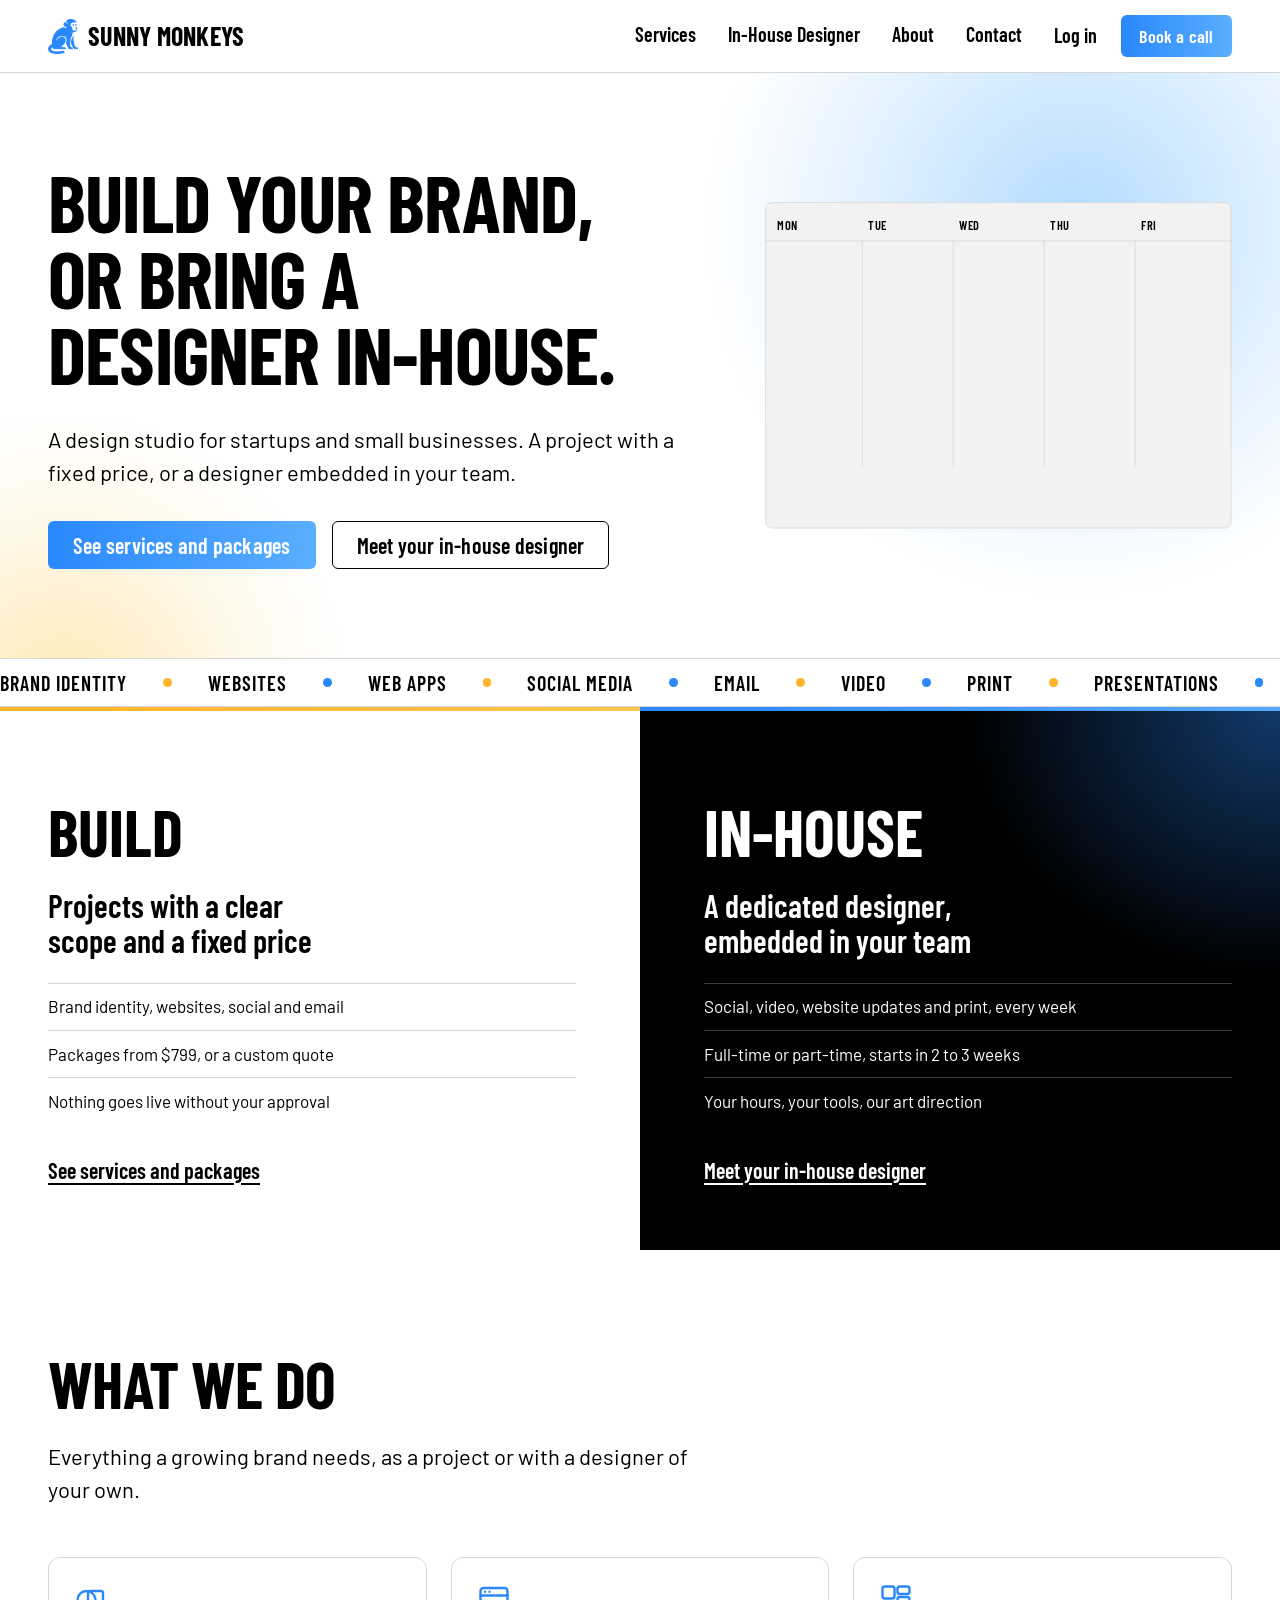
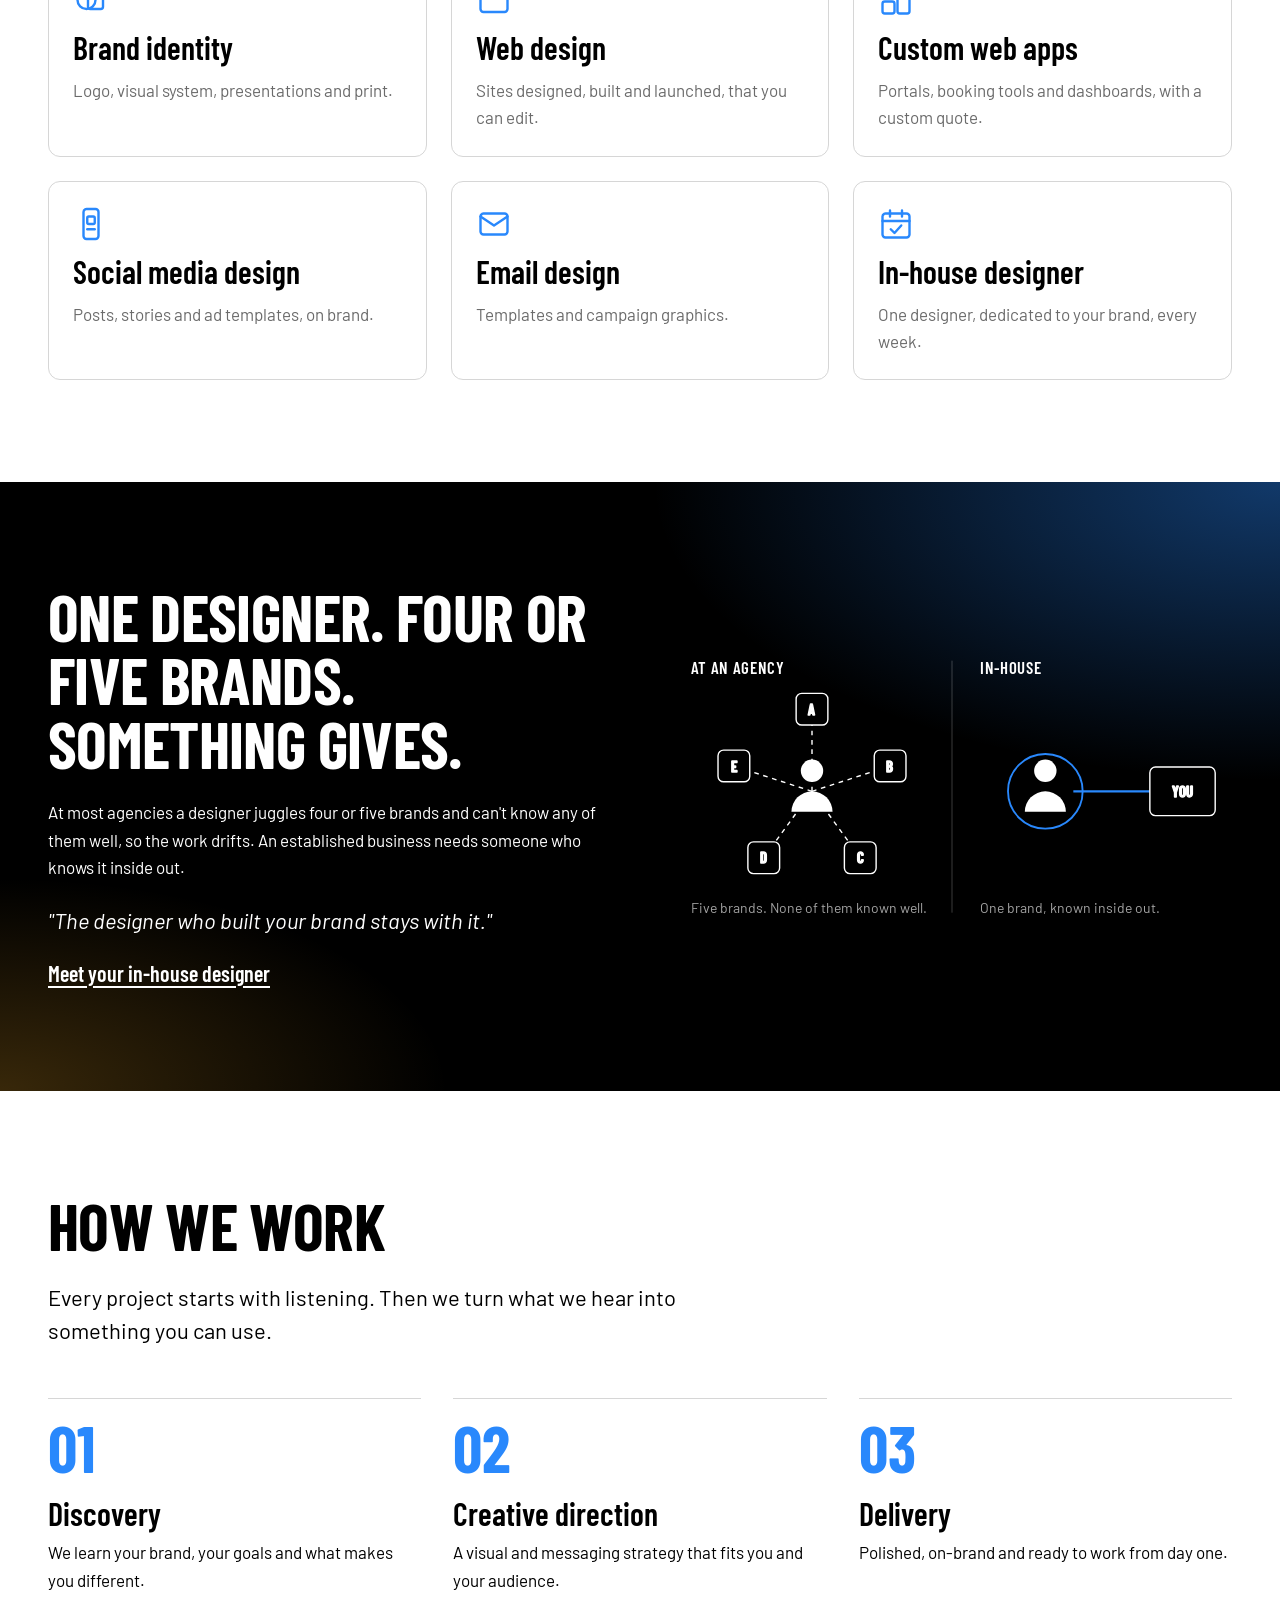
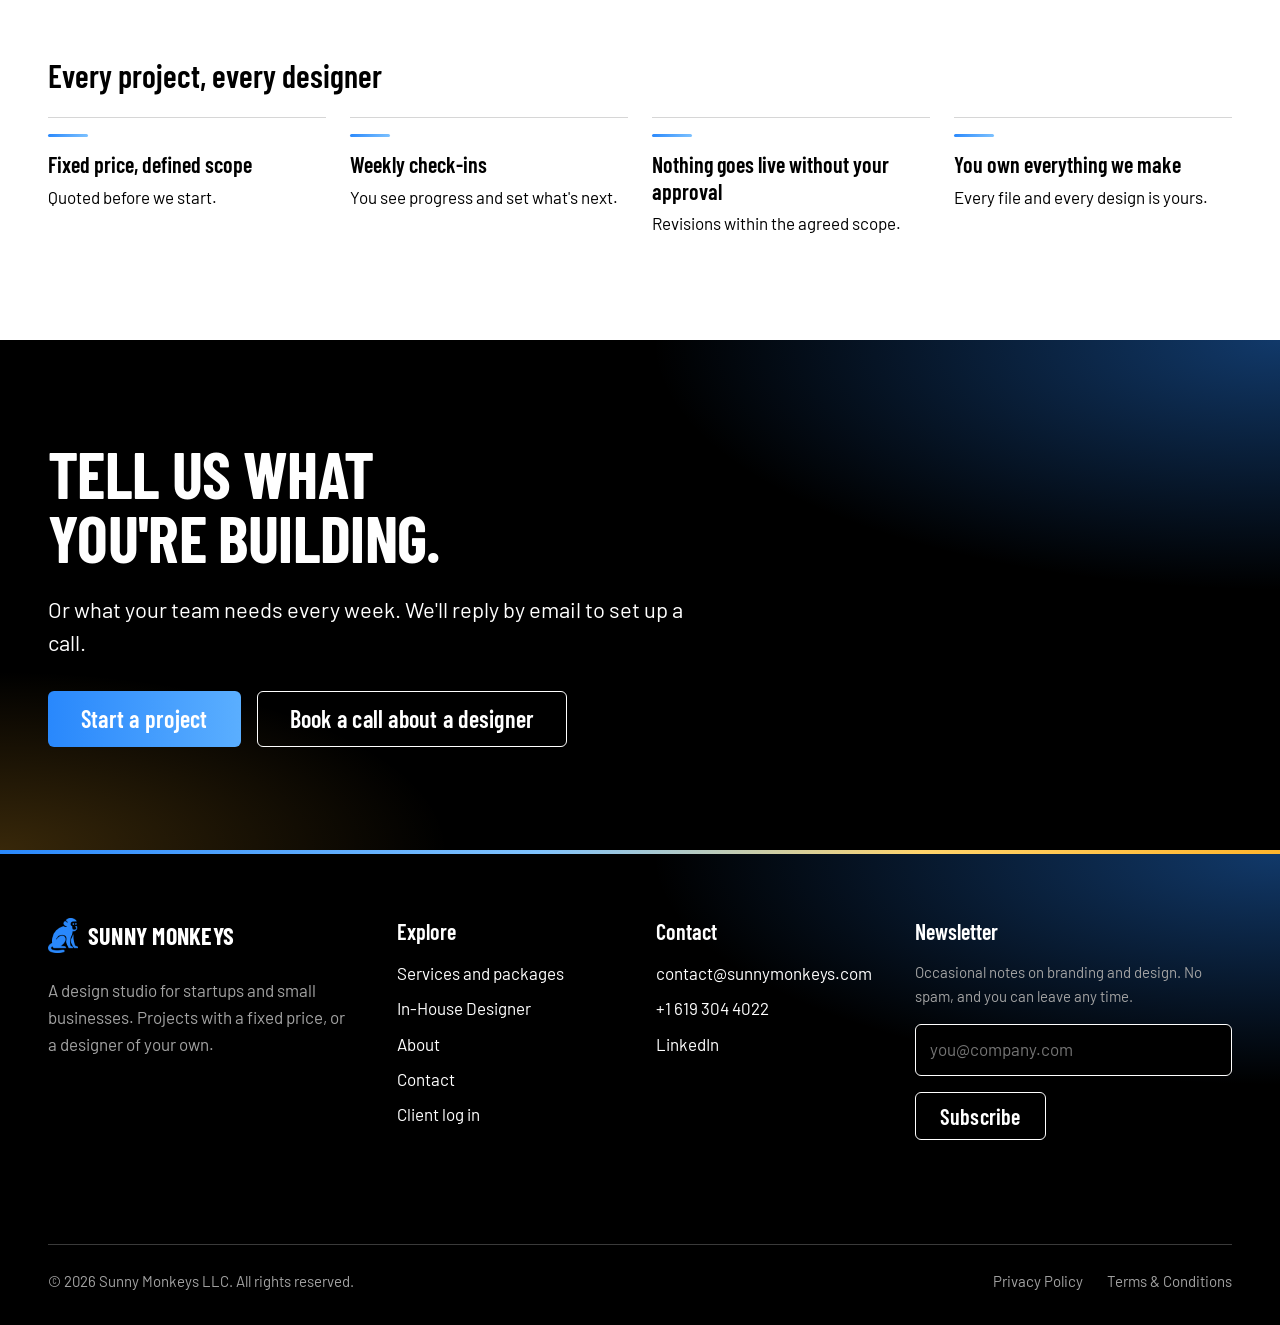
==== commit 66b79793: "More color, more motion, less text: the sun as a second color Sun (#FFB42B) joins the sky blue: the " ====
--- a/index.html
+++ b/index.html
@@ -20,7 +20,7 @@
     <link rel="preconnect" href="https://fonts.googleapis.com">
     <link rel="preconnect" href="https://fonts.gstatic.com" crossorigin>
     <link href="https://fonts.googleapis.com/css2?family=Barlow+Condensed:wght@600;700&family=Barlow:ital,wght@0,400;0,500;1,400&display=swap" rel="stylesheet">
-    <link rel="stylesheet" href="/assets/css/sm.css?v=3">
+    <link rel="stylesheet" href="/assets/css/sm.css?v=4">
     <script type="application/ld+json">
     {
       "@context": "https://schema.org",
@@ -66,12 +66,12 @@
         <button class="nav-toggle" type="button" aria-expanded="false" aria-controls="site-nav" aria-label="Open menu"><span></span><span></span><span></span></button>
         <nav class="site-nav" id="site-nav" aria-label="Main">
             <ul>
-                <li><a href="/services">Services</a></li>
-                <li><a href="/in-house-designer">In-House Designer</a></li>
-                <li><a href="/about">About</a></li>
-                <li><a href="/contact">Contact</a></li>
+                <li style="--i:0"><a href="/services">Services</a></li>
+                <li style="--i:1"><a href="/in-house-designer">In-House Designer</a></li>
+                <li style="--i:2"><a href="/about">About</a></li>
+                <li style="--i:3"><a href="/contact">Contact</a></li>
             </ul>
-            <div class="nav-actions">
+            <div class="nav-actions" style="--i:4">
                 <a href="/login">Log in</a>
                 <a class="btn btn-primary" href="/contact">Book a call</a>
             </div>
@@ -84,7 +84,7 @@
         <div class="wrap hero-grid">
             <div>
                 <h1><span class="line">Build your brand,</span><span class="line">or bring a</span><span class="line">designer in-house.</span></h1>
-                <p class="lead hero-rise">Sunny Monkeys is a design studio for startups and small businesses. Hire us for a project, from brand identity to a working website, or embed a dedicated designer who knows your business like your own team does.</p>
+                <p class="lead hero-rise">A design studio for startups and small businesses. A project with a fixed price, or a designer embedded in your team.</p>
                 <div class="actions hero-rise">
                     <a class="btn btn-primary" href="/services">See services and packages</a>
                     <a class="btn" href="/in-house-designer">Meet your in-house designer</a>
@@ -137,26 +137,26 @@
         </div>
     </section>
 
+    <div class="marquee" aria-label="What we make"><div class="marquee-track"><div class="marquee-group"><span>Brand identity<i aria-hidden="true"></i></span><span>Websites<i aria-hidden="true"></i></span><span>Web apps<i aria-hidden="true"></i></span><span>Social media<i aria-hidden="true"></i></span><span>Email<i aria-hidden="true"></i></span><span>Video<i aria-hidden="true"></i></span><span>Print<i aria-hidden="true"></i></span><span>Presentations<i aria-hidden="true"></i></span></div><div class="marquee-group" aria-hidden="true"><span>Brand identity<i aria-hidden="true"></i></span><span>Websites<i aria-hidden="true"></i></span><span>Web apps<i aria-hidden="true"></i></span><span>Social media<i aria-hidden="true"></i></span><span>Email<i aria-hidden="true"></i></span><span>Video<i aria-hidden="true"></i></span><span>Print<i aria-hidden="true"></i></span><span>Presentations<i aria-hidden="true"></i></span></div></div></div>
+
     <section class="split" aria-label="Two ways to work with us">
-        <div class="half paper">
+        <div class="half paper" data-reveal>
             <p class="kicker">Build</p>
             <h3>Projects with a clear scope and a fixed price</h3>
-            <p>Brand identity, websites designed and built, social media and email design. You know what you get, what it costs and when it's done.</p>
             <ul>
+                <li>Brand identity, websites, social and email</li>
                 <li>Packages from $799, or a custom quote</li>
-                <li>Weekly check-ins, nothing goes live without your approval</li>
-                <li>Websites you can edit yourself</li>
+                <li>Nothing goes live without your approval</li>
             </ul>
             <a class="link" href="/services">See services and packages</a>
         </div>
-        <div class="half ink">
+        <div class="half ink" data-reveal>
             <p class="kicker">In-house</p>
             <h3>A dedicated designer, embedded in your team</h3>
-            <p>A bilingual designer who learns your brand and takes care of your design every week: social, video, website updates and print. Full-time or part-time, with our art direction.</p>
             <ul>
-                <li>Starts in 2 to 3 weeks</li>
-                <li>Works your hours, in your tools</li>
-                <li>Software licenses included</li>
+                <li>Social, video, website updates and print, every week</li>
+                <li>Full-time or part-time, starts in 2 to 3 weeks</li>
+                <li>Your hours, your tools, our art direction</li>
             </ul>
             <a class="link" href="/in-house-designer">Meet your in-house designer</a>
         </div>
@@ -164,63 +164,32 @@
 
     <section class="section">
         <div class="wrap">
-            <div class="section-head">
+            <div class="section-head" data-reveal>
                 <h2>What we do</h2>
-                <p class="lead">From brand identity to a working website, everything a growing brand needs to look great and communicate clearly. As a project, or with a designer of your own.</p>
-            </div>
-            <ul class="rows">
-            <li class="row">
-                <span class="icon"><svg viewBox="0 0 24 24" aria-hidden="true"><circle cx="9" cy="12" r="6"/><rect x="10" y="6" width="10" height="12" rx="1.5"/></svg></span>
-                <h3><a class="row-link" href="/services">Brand identity</a></h3>
-                <p>Strategy, naming, logo and a full visual system, plus the presentations, stationery and print your business runs on.</p>
-                <span class="tags"><span class="tag">Logo and visual system</span><span class="tag">Presentations and print</span></span>
-            </li>
-            <li class="row">
-                <span class="icon"><svg viewBox="0 0 24 24" aria-hidden="true"><rect x="3" y="4" width="18" height="16" rx="2"/><path d="M3 9h18M6 6.5h.01M9 6.5h.01"/></svg></span>
-                <h3><a class="row-link" href="/services">Web design</a></h3>
-                <p>Websites designed, built and launched, working. Mobile-ready, with basic SEO, and you can edit your own text and images.</p>
-                <span class="tags"><span class="tag">Landing pages</span><span class="tag">Multi-page sites</span></span>
-            </li>
-            <li class="row">
-                <span class="icon"><svg viewBox="0 0 24 24" aria-hidden="true"><rect x="3" y="3" width="8" height="8" rx="1.5"/><rect x="13" y="3" width="8" height="5" rx="1.5"/><rect x="13" y="10" width="8" height="11" rx="1.5"/><rect x="3" y="13" width="8" height="8" rx="1.5"/></svg></span>
-                <h3><a class="row-link" href="/services">Custom web apps and development</a></h3>
-                <p>Client portals, booking tools, dashboards and internal tools, scoped to your business with a custom quote.</p>
-                <span class="tags"><span class="tag">Web apps</span><span class="tag">Integrations</span></span>
-            </li>
-            <li class="row">
-                <span class="icon"><svg viewBox="0 0 24 24" aria-hidden="true"><rect x="7" y="2" width="10" height="20" rx="2"/><rect x="9.5" y="7" width="5" height="5" rx="1"/><path d="M9.5 15.5h5"/></svg></span>
-                <h3><a class="row-link" href="/services">Social media design</a></h3>
-                <p>Scroll-stopping graphics, post templates and stories that keep your brand consistent on every platform.</p>
-                <span class="tags"><span class="tag">Post templates</span><span class="tag">Story and ad graphics</span></span>
-            </li>
-            <li class="row">
-                <span class="icon"><svg viewBox="0 0 24 24" aria-hidden="true"><rect x="3" y="5" width="18" height="14" rx="2"/><path d="M3 7l9 6 9-6"/></svg></span>
-                <h3><a class="row-link" href="/services">Email design and marketing</a></h3>
-                <p>Email templates and campaign graphics designed to drive engagement and keep your audience coming back.</p>
-                <span class="tags"><span class="tag">Email templates</span><span class="tag">Campaign graphics</span></span>
-            </li>
-            <li class="row">
-                <span class="icon"><svg viewBox="0 0 24 24" aria-hidden="true"><rect x="3" y="5" width="18" height="16" rx="2"/><path d="M3 10h18M8 3v4M16 3v4M8.5 15.5l2.5 2.5 4.5-5"/></svg></span>
-                <h3><a class="row-link" href="/in-house-designer">In-house designer</a></h3>
-                <p>A dedicated, bilingual designer embedded in your team: social, video, website updates and print, every week, with our art direction.</p>
-                <span class="tags"><span class="tag">Full-time</span><span class="tag">Part-time</span></span>
-            </li>
-            </ul>
+                <p class="lead">Everything a growing brand needs, as a project or with a designer of your own.</p>
+            </div>
+            <ul class="tiles" data-reveal="stagger">
+            <li><a class="tile" href="/services"><span class="icon"><svg viewBox="0 0 24 24" aria-hidden="true"><circle pathLength="1" cx="9" cy="12" r="6"/><rect pathLength="1" x="10" y="6" width="10" height="12" rx="1.5"/></svg></span><h3>Brand identity</h3><p>Logo, visual system, presentations and print.</p></a></li>
+            <li><a class="tile" href="/services"><span class="icon"><svg viewBox="0 0 24 24" aria-hidden="true"><rect pathLength="1" x="3" y="4" width="18" height="16" rx="2"/><path pathLength="1" d="M3 9h18"/><path pathLength="1" d="M6 6.5h.01M9 6.5h.01"/></svg></span><h3>Web design</h3><p>Sites designed, built and launched, that you can edit.</p></a></li>
+            <li><a class="tile" href="/services"><span class="icon"><svg viewBox="0 0 24 24" aria-hidden="true"><rect pathLength="1" x="3" y="3" width="8" height="8" rx="1.5"/><rect pathLength="1" x="13" y="3" width="8" height="5" rx="1.5"/><rect pathLength="1" x="13" y="10" width="8" height="11" rx="1.5"/><rect pathLength="1" x="3" y="13" width="8" height="8" rx="1.5"/></svg></span><h3>Custom web apps</h3><p>Portals, booking tools and dashboards, with a custom quote.</p></a></li>
+            <li><a class="tile" href="/services"><span class="icon"><svg viewBox="0 0 24 24" aria-hidden="true"><rect pathLength="1" x="7" y="2" width="10" height="20" rx="2"/><rect pathLength="1" x="9.5" y="7" width="5" height="5" rx="1"/><path pathLength="1" d="M9.5 15.5h5"/></svg></span><h3>Social media design</h3><p>Posts, stories and ad templates, on brand.</p></a></li>
+            <li><a class="tile" href="/services"><span class="icon"><svg viewBox="0 0 24 24" aria-hidden="true"><rect pathLength="1" x="3" y="5" width="18" height="14" rx="2"/><path pathLength="1" d="M3 7l9 6 9-6"/></svg></span><h3>Email design</h3><p>Templates and campaign graphics.</p></a></li>
+            <li><a class="tile" href="/in-house-designer"><span class="icon"><svg viewBox="0 0 24 24" aria-hidden="true"><rect pathLength="1" x="3" y="5" width="18" height="16" rx="2"/><path pathLength="1" d="M3 10h18M8 3v4M16 3v4"/><path pathLength="1" d="M8.5 15.5l2.5 2.5 4.5-5"/></svg></span><h3>In-house designer</h3><p>One designer, dedicated to your brand, every week.</p></a></li>
+        </ul>
         </div>
     </section>
 
     <section class="section ink">
         <div class="wrap grid-2">
-            <div>
+            <div data-reveal>
                 <h2>One designer. Four or five brands. Something gives.</h2>
                 <div class="stack prose" style="margin-top: 1.5rem">
-                    <p>At most agencies, a designer handles four or five brands at the same time. They can't know the context of each business, so the work drifts: a different look every month, less consistency, less impact.</p>
-                    <p>A good brief is enough for a brand that's just getting started. An established business needs someone who knows it inside out. That's why we offer Your In-House Designer: one designer, dedicated to your brand, backed by our art direction.</p>
+                    <p>At most agencies a designer juggles four or five brands and can't know any of them well, so the work drifts. An established business needs someone who knows it inside out.</p>
                     <p class="quote">"The designer who built your brand stays with it."</p>
                     <p><a class="link" href="/in-house-designer">Meet your in-house designer</a></p>
                 </div>
             </div>
-            <div>
+            <div data-reveal>
 <svg class="diagram diagram-d" viewBox="0 0 600 310" role="img" aria-labelledby="juggle-d-title">
 <title id="juggle-d-title">At an agency one designer juggles five brands. In-house, one designer works for one brand.</title>
 <text class="label" x="20" y="34">At an agency</text>
@@ -263,27 +232,29 @@
 
     <section class="section">
         <div class="wrap">
-            <div class="section-head">
+            <div class="section-head" data-reveal>
                 <h2>How we work</h2>
-                <p class="lead">Every project starts with listening. We take the time to understand your brand, your goals and your audience. Then we turn that into something you can use.</p>
-            </div>
-            <ol class="steps" style="--cols:3">
-            <li><h3>Discovery</h3><p>We get to know your brand, your goals and what makes you different from everyone else.</p></li>
-            <li><h3>Creative direction</h3><p>We craft a visual and messaging strategy that captures your brand's essence and speaks to your audience.</p></li>
-            <li><h3>Delivery</h3><p>We bring it all to life: polished, on-brand and ready to work from day one.</p></li>
+                <p class="lead">Every project starts with listening. Then we turn what we hear into something you can use.</p>
+            </div>
+            <ol class="steps" style="--cols:3" data-reveal="stagger">
+            <li><h3>Discovery</h3><p>We learn your brand, your goals and what makes you different.</p></li>
+            <li><h3>Creative direction</h3><p>A visual and messaging strategy that fits you and your audience.</p></li>
+            <li><h3>Delivery</h3><p>Polished, on-brand and ready to work from day one.</p></li>
         </ol>
-            <h3 style="margin-top: 4rem">Every project and every designer comes with this</h3>
-            <ul class="facts" style="--cols:4">
-            <li><h4>A fixed price and a defined scope</h4><p>Projects are quoted before they start. In-house plans are priced on the call, once we know what your week looks like.</p></li>
-            <li><h4>Weekly check-ins</h4><p>You see progress every week and decide what comes next.</p></li>
-            <li><h4>Nothing goes live without your approval</h4><p>Revisions within the agreed scope, and a yes from you before anything ships.</p></li>
-            <li><h4>You own everything we make</h4><p>Every file and every design is yours. We use AI to move faster; the ideas, the judgment and the art direction are human.</p></li>
+            <h3 style="margin-top: 4rem" data-reveal>Every project, every designer</h3>
+            <div style="margin-top: 1.5rem">
+            <ul class="facts" style="--cols:4" data-reveal="stagger">
+            <li><h4>Fixed price, defined scope</h4><p>Quoted before we start.</p></li>
+            <li><h4>Weekly check-ins</h4><p>You see progress and set what's next.</p></li>
+            <li><h4>Nothing goes live without your approval</h4><p>Revisions within the agreed scope.</p></li>
+            <li><h4>You own everything we make</h4><p>Every file and every design is yours.</p></li>
         </ul>
+            </div>
         </div>
     </section>
 
     <section class="section ink cta">
-        <div class="wrap">
+        <div class="wrap" data-reveal>
             <h2>Tell us what you're building.</h2>
             <p class="lead">Or what your team needs every week. We'll reply by email to set up a call.</p>
             <div class="actions">
@@ -339,6 +310,6 @@
         </div>
     </div>
 </footer>
-<script src="/assets/js/sm.js?v=3" defer></script>
+<script src="/assets/js/sm.js?v=4" defer></script>
 </body>
 </html>
--- a/assets/css/sm.css
+++ b/assets/css/sm.css
@@ -1,4 +1,4 @@
-/* sunnymonkeys.com stylesheet. Tokens and rules are explained in DESIGN.md.
+/* sunnymonkeys.com stylesheet, version 4. Tokens and rules are explained in DESIGN.md.
    Root font size is the browser default (16px); 1rem = 16px. */
 
 :root {
@@ -10,12 +10,19 @@
   --grey-4: #a3a3a3;
   --grey-5: #3a3a3a;
 
-  /* Accent: the logo's blue and a lighter sky, used as a gradient in a few places (see DESIGN.md) */
+  /* Sky: the logo's blue. Sun: the warm second color. See DESIGN.md for where each goes. */
   --blue: #2988fc;
   --sky: #7fc3ff;
   --sky-wash: #e4f1ff;
+  --sun: #ffb42b;
+  --sun-light: #ffd36a;
+  --sun-wash: #fff3db;
   --grad: linear-gradient(135deg, #2988fc 0%, #7fc3ff 100%);
-  --glow: radial-gradient(70% 70% at 100% 0%, rgba(41, 136, 252, 0.38), rgba(41, 136, 252, 0) 70%);
+  --grad-sun: linear-gradient(135deg, #ffb42b 0%, #ffd36a 100%);
+  --grad-h: linear-gradient(90deg, #2988fc 0%, #7fc3ff 42%, #ffd36a 72%, #ffb42b 100%);
+  --grad-btn: linear-gradient(90deg, #2988fc 0%, #5aaeff 50%, #2988fc 100%);
+  --glow: radial-gradient(70% 70% at 100% 0%, rgba(41, 136, 252, 0.42), rgba(41, 136, 252, 0) 70%);
+  --glow-sun: radial-gradient(50% 50% at 0% 100%, rgba(255, 180, 43, 0.22), rgba(255, 180, 43, 0) 70%);
 
   --bg: var(--paper);
   --fg: var(--ink);
@@ -46,7 +53,10 @@
   --wrap: 1200px;
   --gutter: clamp(16px, 4vw, 48px);
   --radius: 6px;
+  --radius-lg: 12px;
   --header-h: 4.5rem;
+  --ease: cubic-bezier(0.2, 0.7, 0.2, 1);
+  interpolate-size: allow-keywords;
 }
 
 .ink {
@@ -86,18 +96,19 @@
 h3 { font-size: var(--t-2); font-weight: 600; line-height: 1.1; }
 h4 { font-size: var(--t-3); font-weight: 600; line-height: 1.2; }
 .measure { max-width: 66ch; }
-.lead { font-size: var(--t-lead); line-height: 1.5; max-width: 60ch; }
+.lead { font-size: var(--t-lead); line-height: 1.5; max-width: 56ch; }
 .muted { color: var(--fg-muted); }
 .small { font-size: var(--t-small); }
 .fine { font-size: var(--t-fine); }
 .stack > * + * { margin-top: var(--s-3); }
 .stack-2 > * + * { margin-top: var(--s-2); }
 .stack-1 > * + * { margin-top: var(--s-1); }
-.prose a { text-decoration: underline; text-underline-offset: 0.18em; text-decoration-thickness: 1.5px; }
+.prose a { text-decoration: underline; text-underline-offset: 0.18em; text-decoration-thickness: 1.5px; transition: text-decoration-color 0.2s; }
 .prose a:hover { text-decoration-color: var(--blue); }
 .prose ul { padding-left: 1.2em; }
 .prose li + li { margin-top: 0.35em; }
 .quote { font-style: italic; font-size: var(--t-lead); line-height: 1.4; }
+.signature { font: 600 var(--t-3) / 1.2 var(--font-display); }
 
 :focus-visible { outline: 3px solid var(--blue); outline-offset: 2px; border-radius: 2px; }
 ::selection { background: var(--sky-wash); color: var(--ink); }
@@ -119,14 +130,14 @@
 .section-tight { padding-block: clamp(3rem, 5vw, 5rem); }
 .section-head { margin-bottom: clamp(2rem, 4vw, 3.5rem); }
 .section-head .lead { margin-top: var(--s-3); }
-.grid-2 { display: grid; gap: var(--s-5) var(--s-6); }
+.grid-2 { display: grid; gap: var(--s-5) var(--s-6); align-items: center; }
 .grid-3 { display: grid; gap: var(--s-4); }
 .grid-4 { display: grid; gap: var(--s-4); }
 @media (min-width: 900px) {
   .grid-2 { grid-template-columns: 1fr 1fr; }
   .grid-3 { grid-template-columns: repeat(3, 1fr); }
   .grid-4 { grid-template-columns: repeat(4, 1fr); }
-  .grid-2.sidebar { grid-template-columns: minmax(0, 7fr) minmax(0, 5fr); }
+  .grid-2.sidebar { grid-template-columns: minmax(0, 7fr) minmax(0, 5fr); align-items: start; }
 }
 @media (min-width: 600px) and (max-width: 899px) {
   .grid-3, .grid-4 { grid-template-columns: 1fr 1fr; }
@@ -134,7 +145,7 @@
 .rule-top { border-top: 1px solid var(--rule); }
 .actions { display: flex; flex-wrap: wrap; gap: var(--s-2); }
 
-/* Brand mark: the white PNG as a mask, so it takes the current color */
+/* Brand mark: the white PNG as a mask, so it takes the current color (always blue) */
 .mark {
   display: inline-block; width: 1em; height: 1.17em; background: currentColor;
   -webkit-mask: url("../images/logo-sunny-monkeys-white.png") center / contain no-repeat;
@@ -148,16 +159,22 @@
   border: 1.5px solid var(--fg); border-radius: var(--radius);
   background: transparent; color: var(--fg);
   font: 600 var(--t-3) / 1 var(--font-display); letter-spacing: 0.01em;
-  text-decoration: none; cursor: pointer; transition: background 0.18s, color 0.18s;
+  text-decoration: none; cursor: pointer;
+  transition: background-color 0.2s, color 0.2s, border-color 0.2s, background-position 0.5s var(--ease), transform 0.2s var(--ease);
 }
 .btn:hover { background: var(--fg); color: var(--bg); }
-.btn-primary { background: var(--fg); color: var(--bg); }
-.btn-primary:hover { background: var(--grad); color: #fff; border-color: transparent; }
+.btn-primary {
+  background: var(--grad-btn); background-size: 200% 100%; background-position: 0 0;
+  color: #fff; border-color: transparent;
+}
+.btn-primary:hover { background-position: 100% 0; color: #fff; transform: translateY(-1px); }
+.btn:active { transform: translateY(0); }
 .btn:disabled { opacity: 0.5; cursor: default; }
 .btn-lg { min-height: 3.5rem; padding: 0.9rem 2rem; font-size: 1.5rem; }
 .link {
   display: inline-block; font: 600 var(--t-3) / 1.2 var(--font-display);
   text-decoration: underline; text-underline-offset: 0.2em; text-decoration-thickness: 1.5px;
+  transition: text-decoration-color 0.2s;
 }
 .link:hover { text-decoration-color: var(--blue); text-decoration-thickness: 2px; }
 
@@ -167,17 +184,23 @@
   background: var(--paper); color: var(--ink);
   border-bottom: 1px solid var(--grey-2);
 }
+.site-header::after {
+  content: ""; position: absolute; left: 0; right: 0; bottom: -1px; height: 2px;
+  background: var(--grad-h); transform: scaleX(0); transform-origin: left; transition: transform 0.6s var(--ease);
+}
+.site-header.is-scrolled::after { transform: none; }
 .site-header .wrap { display: flex; align-items: center; gap: var(--s-4); min-height: var(--header-h); }
 .brand {
   display: inline-flex; align-items: center; gap: 0.6rem; text-decoration: none;
   font: 700 1.625rem / 1 var(--font-display); text-transform: uppercase; letter-spacing: 0.01em;
 }
-.brand .mark { font-size: 1.9rem; color: var(--blue); }
+.brand .mark { font-size: 1.9rem; color: var(--blue); transition: transform 0.3s var(--ease); }
+.brand:hover .mark { transform: translateY(-2px) rotate(-6deg); }
 .site-nav { display: flex; align-items: center; gap: var(--s-4); margin-left: auto; }
 .site-nav ul { display: flex; gap: var(--s-4); list-style: none; }
 .site-nav a {
   font: 600 1.25rem / 1 var(--font-display); text-decoration: none; padding: 0.4rem 0;
-  border-bottom: 2px solid transparent;
+  border-bottom: 2px solid transparent; transition: border-color 0.2s;
 }
 .site-nav a:hover, .site-nav a[aria-current="page"] { border-bottom-color: var(--blue); }
 .site-nav .nav-actions { display: flex; align-items: center; gap: var(--s-3); }
@@ -186,15 +209,15 @@
   display: none; margin-left: auto; width: 3rem; height: 3rem; padding: 0;
   border: 1.5px solid var(--ink); border-radius: var(--radius); background: transparent; cursor: pointer;
 }
-.nav-toggle span { display: block; width: 1.25rem; height: 2px; margin: 4px auto; background: var(--ink); transition: transform 0.2s, opacity 0.2s; }
+.nav-toggle span { display: block; width: 1.25rem; height: 2px; margin: 4px auto; background: var(--ink); transition: transform 0.25s var(--ease), opacity 0.2s; }
 @media (max-width: 899px) {
   .nav-toggle { display: block; }
   .site-nav {
     position: fixed; inset: var(--header-h) 0 0 0; z-index: 49;
     flex-direction: column; align-items: flex-start; justify-content: flex-start;
     gap: var(--s-5); padding: var(--s-5) var(--gutter);
-    background: var(--ink) var(--glow); color: var(--paper); overflow: auto;
-    transform: translateX(100%); visibility: hidden; transition: transform 0.25s, visibility 0.25s;
+    background: var(--ink); background-image: var(--glow), var(--glow-sun); color: var(--paper); overflow: auto;
+    transform: translateX(100%); visibility: hidden; transition: transform 0.3s var(--ease), visibility 0.3s;
   }
   body.nav-open .site-nav { transform: none; visibility: visible; }
   body.nav-open { overflow: hidden; }
@@ -202,15 +225,25 @@
   body.nav-open .nav-toggle span:nth-child(2) { opacity: 0; }
   body.nav-open .nav-toggle span:nth-child(3) { transform: translateY(-6px) rotate(-45deg); }
   .site-nav ul { flex-direction: column; gap: var(--s-3); }
+  .site-nav li, .site-nav .nav-actions { opacity: 0; transform: translateX(1rem); transition: opacity 0.35s, transform 0.35s var(--ease); transition-delay: calc(var(--i, 0) * 60ms + 120ms); }
+  body.nav-open .site-nav li, body.nav-open .site-nav .nav-actions { opacity: 1; transform: none; }
   .site-nav a { font-size: 2.25rem; }
   .site-nav .nav-actions { flex-direction: column; align-items: flex-start; gap: var(--s-3); }
-  .site-nav .nav-actions .btn { --fg: var(--paper); --bg: var(--ink); font-size: 1.375rem; min-height: 3rem; padding: 0.7rem 1.5rem; }
+  .site-nav .nav-actions .btn { font-size: 1.375rem; min-height: 3rem; padding: 0.7rem 1.5rem; }
   .site-nav .nav-actions a:not(.btn) { font-size: 1.5rem; }
 }
 
-/* Hero: a soft sky wash on the right, behind the board */
-.hero { padding-block: clamp(3rem, 7vw, 6.5rem); background: radial-gradient(55% 65% at 88% 45%, var(--sky-wash), rgba(228, 241, 255, 0) 72%); }
-.section.ink, .split .half.ink { background-image: var(--glow); }
+/* Hero: two soft blobs, sky on the right and sun on the left, drifting slowly */
+.hero { position: relative; padding-block: clamp(3rem, 7vw, 6.5rem); overflow: hidden; isolation: isolate; }
+.hero::before, .hero::after { content: ""; position: absolute; z-index: -1; border-radius: 50%; pointer-events: none; }
+.hero::before {
+  width: 60vw; height: 60vw; max-width: 820px; max-height: 820px; right: -14vw; top: -18vw;
+  background: radial-gradient(circle, rgba(127, 195, 255, 0.6) 0%, rgba(127, 195, 255, 0.22) 40%, rgba(127, 195, 255, 0) 68%);
+}
+.hero::after {
+  width: 46vw; height: 46vw; max-width: 640px; max-height: 640px; left: -18vw; bottom: -26vw;
+  background: radial-gradient(circle, rgba(255, 211, 106, 0.5) 0%, rgba(255, 211, 106, 0.16) 40%, rgba(255, 211, 106, 0) 68%);
+}
 .hero-grid { display: grid; gap: var(--s-5); align-items: center; }
 @media (min-width: 960px) { .hero-grid { grid-template-columns: minmax(0, 7fr) minmax(0, 5fr); gap: var(--s-6); } }
 .hero-grid h1 { font-size: clamp(2.75rem, 1rem + 5vw, 5.5rem); }
@@ -218,16 +251,27 @@
 .hero .actions { margin-top: var(--s-4); }
 .hero-simple h1 { max-width: 14ch; }
 .hero-simple .lead { margin-top: var(--s-4); }
+.hero h1 .line { display: block; }
+
+/* Marquee: a moving strip of what we make */
+.marquee { overflow: hidden; border-block: 1px solid var(--rule); padding: 0.85rem 0; }
+.marquee-track { display: flex; width: max-content; }
+.marquee-group { display: flex; flex: none; }
+.marquee span { display: inline-flex; align-items: center; gap: 2.25rem; padding-right: 2.25rem; font: 600 1.25rem / 1 var(--font-display); text-transform: uppercase; letter-spacing: 0.05em; white-space: nowrap; }
+.marquee i { width: 0.55rem; height: 0.55rem; border-radius: 50%; background: var(--sun); }
+.marquee span:nth-child(2n) i { background: var(--blue); }
+@keyframes marquee { to { transform: translateX(-50%); } }
 
 /* Split: the two ways to work */
 .split { display: grid; }
 @media (min-width: 900px) { .split { grid-template-columns: 1fr 1fr; } }
-.split .half { padding: clamp(2.5rem, 5vw, 4.5rem) var(--gutter); }
+.split .half { padding: clamp(2.5rem, 5vw, 4.5rem) var(--gutter); border-top: 4px solid; }
+.split .half.paper { border-image: var(--grad-sun) 1; }
+.split .half.ink { border-image: var(--grad) 1; background-image: var(--glow); }
 @media (min-width: 900px) {
   .split .half:first-child { padding-left: max(var(--gutter), calc((100% - var(--wrap)) / 2)); padding-right: var(--s-6); }
   .split .half:last-child { padding-right: max(var(--gutter), calc((100% - var(--wrap)) / 2)); padding-left: var(--s-6); }
 }
-.split .half.paper { border-top: 1px solid var(--rule); }
 .half .kicker { font: 700 var(--t-1) / 1 var(--font-display); text-transform: uppercase; }
 .half h3 { margin-top: var(--s-3); max-width: 22ch; }
 .half p { margin-top: var(--s-3); max-width: 55ch; }
@@ -235,26 +279,46 @@
 .half li { padding: 0.6rem 0; border-top: 1px solid var(--rule); }
 .half .link { margin-top: var(--s-4); }
 
+/* Tiles: linked cards with a drawn icon */
+.tiles { display: grid; gap: var(--s-3); grid-template-columns: repeat(auto-fit, minmax(min(100%, 18rem), 1fr)); list-style: none; }
+.tile {
+  display: grid; align-content: start; gap: 0.75rem; height: 100%; padding: var(--s-3);
+  border: 1px solid var(--rule); border-radius: var(--radius-lg); text-decoration: none; color: var(--fg); background: var(--bg);
+  transition: border-color 0.25s, background-color 0.25s, transform 0.3s var(--ease);
+}
+a.tile:hover { border-color: var(--blue); background-color: var(--sky-wash); transform: translateY(-3px); }
+.ink .tile { background: transparent; }
+.ink a.tile:hover { background-color: rgba(41, 136, 252, 0.14); }
+.tile .icon { width: 2.25rem; height: 2.25rem; color: var(--blue); }
+.tile .icon svg, .row .icon svg { width: 100%; height: 100%; stroke: currentColor; fill: none; stroke-width: 1.6; stroke-linecap: round; stroke-linejoin: round; }
+.tile h3 { font-size: var(--t-2); }
+.tile p { color: var(--fg-muted); font-size: var(--t-body); }
+.ink .tile p { color: var(--grey-4); }
+
 /* Rows: lists with a rule above each item */
 .rows { list-style: none; border-bottom: 1px solid var(--rule); }
 .row {
   display: grid; grid-template-columns: 2.5rem 1fr; gap: var(--s-2) var(--s-3);
-  padding: var(--s-3) 0; border-top: 1px solid var(--rule); align-items: start;
-}
+  padding: var(--s-3) var(--s-2); margin: 0 calc(-1 * var(--s-2)); border-top: 1px solid var(--rule); align-items: start;
+  border-radius: var(--radius); transition: background-color 0.25s;
+}
+.row:hover { background-color: var(--sun-wash); }
 @media (max-width: 759px) { .row > :not(.icon) { grid-column: 2; } .row h3 { grid-row: 1; } }
 @media (min-width: 760px) { .row { grid-template-columns: 2.5rem minmax(0, 1fr) minmax(0, 1.5fr) auto; } }
-.row .icon { width: 2rem; height: 2rem; }
-.row .icon svg { width: 100%; height: 100%; stroke: currentColor; fill: none; stroke-width: 1.6; stroke-linecap: round; stroke-linejoin: round; }
+.row .icon { width: 2rem; height: 2rem; color: var(--blue); }
 .row h3 { font-size: var(--t-2); }
-.row p { color: var(--fg); }
 .row .tags { display: flex; flex-wrap: wrap; gap: 0.4rem; grid-column: 2 / -1; }
 @media (min-width: 760px) { .row .tags { grid-column: auto; justify-content: flex-end; max-width: 14rem; } }
 .tag {
   display: inline-block; padding: 0.2rem 0.7rem; border: 1px solid var(--rule); border-radius: 999px;
-  font-size: var(--t-small); line-height: 1.4; white-space: nowrap;
+  font-size: var(--t-small); line-height: 1.4; white-space: nowrap; background: var(--bg);
 }
 .row-link { text-decoration: none; }
-.row-link:hover h3 { text-decoration: underline; text-underline-offset: 0.15em; }
+.row-link:hover h3 { text-decoration: underline; text-underline-offset: 0.15em; text-decoration-color: var(--blue); }
+
+/* Icons draw themselves when they come into view */
+[data-reveal] .icon svg * { stroke-dasharray: 1; stroke-dashoffset: 1; transition: stroke-dashoffset 0.9s ease; transition-delay: calc(var(--i, 0) * 80ms + 150ms); }
+[data-reveal].is-visible .icon svg *, html:not(.reveal) [data-reveal] .icon svg * { stroke-dashoffset: 0; }
 
 /* Steps: numbered because they are a sequence */
 .steps { display: grid; gap: var(--s-4); counter-reset: step; list-style: none; }
@@ -267,40 +331,43 @@
 .steps h3 { margin-top: var(--s-2); }
 .steps p { margin-top: var(--s-1); }
 
-/* Facts: short commitments in a grid */
+/* Facts: short commitments, each with a small gradient bar */
 .facts { display: grid; gap: var(--s-3); list-style: none; }
 @media (min-width: 600px) { .facts { grid-template-columns: 1fr 1fr; } }
 @media (min-width: 960px) { .facts { grid-template-columns: repeat(var(--cols, 4), 1fr); } }
 .facts li { padding-top: var(--s-2); border-top: 1px solid var(--rule); }
+.facts li::before { content: ""; display: block; width: 2.5rem; height: 3px; border-radius: 2px; background: var(--grad); margin-bottom: 0.9rem; }
+.facts.sun li::before { background: var(--grad-sun); }
 .facts h4 { margin-bottom: 0.4rem; }
 .facts p { font-size: var(--t-body); }
 
 /* Plans (in-house options, package headers) */
 .plans { display: grid; gap: var(--s-4); }
 @media (min-width: 760px) { .plans { grid-template-columns: repeat(var(--cols, 3), 1fr); } }
-.plan { display: flex; flex-direction: column; align-items: flex-start; padding-top: var(--s-3); border-top: 3px solid var(--blue); border-image: var(--grad) 1; }
+.plan { display: flex; flex-direction: column; align-items: flex-start; padding-top: var(--s-3); border-top: 4px solid var(--sun); border-image: var(--grad-sun) 1; }
+.ink .plan { border-image: var(--grad) 1; }
 .plan > * { width: 100%; }
 .plan .plan-name { font: 700 var(--t-2) / 1 var(--font-display); text-transform: uppercase; }
 .plan .price { margin-top: var(--s-2); font: 700 clamp(2.5rem, 2rem + 2vw, 3.5rem) / 1 var(--font-display); }
 .plan .price small { font-size: var(--t-body); font-family: var(--font-body); font-weight: 400; color: var(--fg-muted); margin-left: 0.4rem; }
 .plan h3 { margin-top: var(--s-2); }
 .plan p { margin-top: var(--s-2); }
-.plan ul { margin-top: var(--s-3); list-style: none; }
+.plan p:last-of-type { margin-bottom: var(--s-3); }
+.plan ul { margin-top: 0; list-style: none; }
 .plan li { padding: 0.5rem 0; border-top: 1px solid var(--rule); }
-.plan .btn { width: auto; margin-top: auto; padding-top: 0.7rem; }
-.plan .btn { margin-top: var(--s-3); }
-.plan ul + .btn, .plan p + .btn { margin-top: auto; }
-.plan p:last-of-type { margin-bottom: var(--s-3); }
-.plan p + ul { margin-top: 0; }
+.plan .btn { width: auto; margin-top: auto; }
+.plan ul + .btn { margin-top: var(--s-3); }
 
 /* Comparison table */
 .table-wrap { margin-top: var(--s-5); }
 table.compare { width: 100%; border-collapse: collapse; font-size: var(--t-small); }
 .compare th, .compare td { padding: 0.8rem 0.75rem; text-align: left; vertical-align: top; border-top: 1px solid var(--rule); }
 .compare thead th { font: 600 var(--t-3) / 1 var(--font-display); text-transform: uppercase; background: var(--sky-wash); border-top: 0; }
+.compare tbody tr { transition: background-color 0.2s; }
+.compare tbody tr:hover { background-color: var(--sun-wash); }
 .compare th[scope="row"] { font-weight: 500; width: 32%; }
 .compare td { width: 22.6%; }
-.compare .yes::before { content: "\2713\00a0"; }
+.compare .yes::before { content: "\2713\00a0"; color: var(--blue); font-weight: 700; }
 .compare .no { color: var(--fg-muted); }
 @media (max-width: 719px) {
   .compare thead { display: none; }
@@ -308,23 +375,16 @@
   .compare tr { padding: var(--s-2) 0; border-top: 1px solid var(--rule); }
   .compare th[scope="row"] { width: 100%; padding: 0 0 0.4rem; border: 0; font: 600 var(--t-3) / 1.2 var(--font-display); }
   .compare td { display: grid; grid-template-columns: 6.5rem 1fr; gap: var(--s-2); padding: 0.25rem 0; border: 0; }
-  .compare td::before, .compare td.yes::before { content: attr(data-plan); color: var(--fg-muted); }
+  .compare td::before, .compare td.yes::before { content: attr(data-plan); color: var(--fg-muted); font-weight: 400; }
   .compare td.yes::after { content: "\2713\00a0Included"; }
 }
 
-/* Boards and diagrams (inline SVG, monochrome). Each has a desktop and a phone drawing. */
+/* Boards and diagrams (inline SVG). Each has a desktop and a phone drawing. */
 .board-m, .diagram-m { display: none; }
 @media (max-width: 599px) {
   .board-d, .diagram-d { display: none; }
   .board-m, .diagram-m { display: block; }
 }
-.board-m .chip text, .board-m .review text { font-size: 12.5px; }
-.board-m .day { font-size: 12px; }
-.diagram-m .label { font-size: 16px; }
-.diagram-m .note { font-size: 14px; }
-.diagram-m .brand text { font-size: 15px; }
-.timeline.diagram-m text { font-size: 14px; }
-.timeline.diagram-m .week { font-size: 12px; }
 .board { width: 100%; height: auto; color: var(--fg); }
 .board text, .diagram text { font-family: var(--font-display); font-weight: 600; fill: currentColor; }
 .board .chip rect { fill: var(--bg); stroke: currentColor; stroke-width: 1.5; }
@@ -336,6 +396,8 @@
 .board .done circle { fill: var(--bg); stroke: var(--blue); stroke-width: 1.5; }
 .board .review rect { fill: url(#sm-grad); }
 .board .review text { fill: #fff; font-size: 15px; }
+.board-m .chip text, .board-m .review text { font-size: 12.5px; }
+.board-m .day { font-size: 12px; }
 .diagram { width: 100%; height: auto; color: var(--fg); }
 .diagram .person { fill: currentColor; }
 .diagram .brand { fill: var(--bg); stroke: currentColor; stroke-width: 1.5; }
@@ -345,8 +407,20 @@
 .diagram .label { font-size: 18px; text-transform: uppercase; letter-spacing: 0.04em; }
 .diagram .note { font-family: var(--font-body); font-weight: 400; font-size: 15px; fill: var(--fg-muted); }
 .diagram .pulse { fill: none; stroke: var(--blue); stroke-width: 2; }
-
-/* Week board animation: chips drop in, checks draw, then it loops */
+.diagram-m .label { font-size: 16px; }
+.diagram-m .note { font-size: 14px; }
+.diagram-m .brand text { font-size: 15px; }
+.timeline .bar { transform-box: fill-box; transform-origin: left center; transform: scaleX(0); transition: transform 1.2s var(--ease); transition-delay: calc(var(--i) * 0.35s); }
+.timeline.is-visible .bar, .timeline.is-static .bar { transform: none; }
+.timeline .bar.fill { fill: url(#sm-grad); }
+.timeline .bar.outline { fill: var(--bg); stroke: currentColor; stroke-width: 1.5; }
+.timeline .tick { stroke: var(--rule); }
+.timeline text { font-family: var(--font-display); font-weight: 600; fill: currentColor; font-size: 16px; }
+.timeline .week { fill: var(--fg-muted); font-size: 14px; }
+.timeline.diagram-m text { font-size: 14px; }
+.timeline.diagram-m .week { font-size: 12px; }
+
+/* Motion. Everything here is off when the visitor prefers reduced motion. */
 .board .chip { opacity: 0; transform: translateY(-8px); animation: chip-in 14s infinite; animation-delay: calc(var(--i) * 0.55s); }
 .board .done { opacity: 0; animation: chip-in 14s infinite; animation-delay: calc(var(--i) * 0.55s + 0.4s); }
 .board .review { opacity: 0; animation: chip-in 14s infinite; animation-delay: calc(var(--i) * 0.55s); }
@@ -358,32 +432,40 @@
   94% { opacity: 0; transform: translateY(6px); }
   100% { opacity: 0; transform: translateY(-8px); }
 }
-/* Juggling diagram: the agency side shakes, the in-house side pulses once */
 .diagram .orbit { transform-origin: var(--ox) var(--oy); animation: orbit 9s linear infinite; }
 .diagram .orbit:nth-child(2n) { animation-duration: 11s; animation-direction: reverse; }
+.diagram .orbit .brand { transform-box: fill-box; transform-origin: center; animation: orbit-back 9s linear infinite; }
+.diagram .orbit:nth-child(2n) .brand { animation-duration: 11s; animation-direction: reverse; }
 .diagram .pulse { transform-origin: var(--ox) var(--oy); animation: pulse 3s ease-out infinite; }
 @keyframes orbit { to { transform: rotate(360deg); } }
+@keyframes orbit-back { to { transform: rotate(-360deg); } }
 @keyframes pulse { 0% { transform: scale(0.6); opacity: 1; } 100% { transform: scale(1.6); opacity: 0; } }
-/* Timeline: bars fill when the diagram scrolls into view */
-.timeline .bar { transform-box: fill-box; transform-origin: left center; transform: scaleX(0); transition: transform 1.2s cubic-bezier(0.2, 0.7, 0.2, 1); transition-delay: calc(var(--i) * 0.35s); }
-.timeline.is-visible .bar, .timeline.is-static .bar { transform: none; }
-.timeline .bar.fill { fill: url(#sm-grad); }
-.timeline .bar.outline { fill: var(--bg); stroke: currentColor; stroke-width: 1.5; }
-.timeline .tick { stroke: var(--rule); }
-.timeline text { font-family: var(--font-display); font-weight: 600; fill: currentColor; font-size: 16px; }
-.timeline .week { fill: var(--fg-muted); font-size: 14px; }
-.hero h1 .line { display: block; }
-@media (prefers-reduced-motion: reduce) {
-  .board .chip, .board .done, .board .review, .diagram .orbit, .diagram .pulse { animation: none !important; opacity: 1; transform: none; }
-  .timeline .bar { transition: none; transform: none; }
-}
-/* Hero: one orchestrated entrance on load, only for people who accept motion */
-/* sm.js adds html.anim only when the page loads in a visible tab and motion is welcome */
-html.anim .hero h1 .line { opacity: 0; transform: translateY(0.3em); animation: rise 0.7s cubic-bezier(0.2, 0.7, 0.2, 1) forwards; }
+@media (prefers-reduced-motion: no-preference) {
+  .hero::before { animation: drift 18s ease-in-out infinite alternate; }
+  .hero::after { animation: drift 24s ease-in-out infinite alternate-reverse; }
+  .marquee-track { animation: marquee 36s linear infinite; }
+  .marquee:hover .marquee-track { animation-play-state: paused; }
+}
+@keyframes drift { to { transform: translate(-7%, 9%) scale(1.1); } }
+/* Hero entrance: sm.js adds html.anim only when the page opens in a visible tab */
+html.anim .hero h1 .line { opacity: 0; transform: translateY(0.3em); animation: rise 0.7s var(--ease) forwards; }
 html.anim .hero h1 .line:nth-child(2) { animation-delay: 0.08s; }
 html.anim .hero h1 .line:nth-child(3) { animation-delay: 0.16s; }
-html.anim .hero-rise { opacity: 0; transform: translateY(0.6rem); animation: rise 0.7s cubic-bezier(0.2, 0.7, 0.2, 1) 0.28s forwards; }
+html.anim .hero-rise { opacity: 0; transform: translateY(0.6rem); animation: rise 0.7s var(--ease) 0.28s forwards; }
 @keyframes rise { to { opacity: 1; transform: none; } }
+/* Reveals: sm.js adds html.reveal, then is-visible to each [data-reveal] as it scrolls into view */
+html.reveal [data-reveal]:not(.is-visible) { opacity: 0; transform: translateY(16px); }
+html.reveal [data-reveal] { transition: opacity 0.6s ease, transform 0.6s var(--ease); }
+html.reveal [data-reveal="stagger"], html.reveal [data-reveal="stagger"]:not(.is-visible) { opacity: 1; transform: none; transition: none; }
+html.reveal [data-reveal="stagger"] > * { transition: opacity 0.55s ease, transform 0.55s var(--ease); transition-delay: calc(var(--i, 0) * 70ms); }
+html.reveal [data-reveal="stagger"]:not(.is-visible) > * { opacity: 0; transform: translateY(14px); }
+@media (prefers-reduced-motion: reduce) {
+  .board .chip, .board .done, .board .review, .diagram .orbit, .diagram .orbit .brand, .diagram .pulse { animation: none !important; opacity: 1; transform: none; }
+  .timeline .bar { transition: none; transform: none; }
+  .marquee-track { flex-wrap: wrap; width: auto; }
+  .marquee-group[aria-hidden] { display: none; }
+  .btn, .tile, .brand .mark { transition: none; }
+}
 
 /* FAQ */
 .faq { list-style: none; border-bottom: 1px solid var(--rule); }
@@ -391,14 +473,17 @@
 .faq summary {
   display: flex; justify-content: space-between; align-items: center; gap: var(--s-3);
   padding: var(--s-3) 0; cursor: pointer; list-style: none;
-  font: 600 var(--t-2) / 1.2 var(--font-display);
-}
+  font: 600 var(--t-2) / 1.2 var(--font-display); transition: color 0.2s;
+}
+.faq summary:hover { color: var(--blue); }
 .faq summary::-webkit-details-marker { display: none; }
 .faq summary::after {
   content: ""; flex: none; width: 0.9rem; height: 0.9rem; border-right: 2px solid currentColor; border-bottom: 2px solid currentColor;
-  transform: rotate(45deg); transition: transform 0.2s; margin-right: 0.3rem;
+  transform: rotate(45deg); transition: transform 0.25s var(--ease); margin-right: 0.3rem;
 }
 .faq details[open] summary::after { transform: rotate(-135deg); }
+.faq details::details-content { block-size: 0; overflow: clip; transition: block-size 0.35s var(--ease), content-visibility 0.35s allow-discrete; }
+.faq details[open]::details-content { block-size: auto; }
 .faq .answer { padding: 0 0 var(--s-3); max-width: 66ch; }
 
 /* Forms */
@@ -407,7 +492,7 @@
 .field input, .field select, .field textarea {
   width: 100%; min-height: 3rem; padding: 0.7rem 0.9rem;
   border: 1.5px solid var(--fg); border-radius: var(--radius); background: var(--bg); color: var(--fg);
-  font: inherit; line-height: 1.4;
+  font: inherit; line-height: 1.4; transition: border-color 0.2s;
 }
 .field select { appearance: none; -webkit-appearance: none; padding-right: 2.5rem;
   background-image: url("data:image/svg+xml,%3Csvg xmlns='http://www.w3.org/2000/svg' width='14' height='9' viewBox='0 0 14 9'%3E%3Cpath d='M1 1l6 6 6-6' fill='none' stroke='%23000' stroke-width='2'/%3E%3C/svg%3E");
@@ -417,24 +502,23 @@
 .field input:focus, .field select:focus, .field textarea:focus, .newsletter input:focus { border-color: var(--blue); }
 .field .hint { margin-top: 0.4rem; font-size: var(--t-small); color: var(--fg-muted); }
 .form-status { min-height: 1.5rem; font-size: var(--t-body); }
-.form-status[data-state="error"] { font-weight: 500; }
-.form-status[data-state="success"] { font-weight: 500; }
+.form-status[data-state="error"], .form-status[data-state="success"] { font-weight: 500; }
 .trap { position: absolute; left: -9999px; width: 1px; height: 1px; overflow: hidden; }
 .newsletter { display: flex; flex-wrap: wrap; gap: var(--s-2); max-width: 32rem; }
-.newsletter input { flex: 1 1 14rem; min-height: 3rem; padding: 0.7rem 0.9rem; border: 1.5px solid var(--fg); border-radius: var(--radius); background: var(--bg); color: var(--fg); font: inherit; }
+.newsletter input { flex: 1 1 14rem; min-height: 3rem; padding: 0.7rem 0.9rem; border: 1.5px solid var(--fg); border-radius: var(--radius); background: var(--bg); color: var(--fg); font: inherit; transition: border-color 0.2s; }
 .newsletter .btn { flex: none; }
 
-/* Info cards next to the form */
+/* Info list next to the form */
 .info-list { list-style: none; }
 .info-list li { padding: var(--s-2) 0; border-top: 1px solid var(--rule); }
 .info-list h4 { margin-bottom: 0.2rem; }
 .info-list a { text-decoration: underline; text-underline-offset: 0.18em; }
 
 /* Closing call to action */
-.cta { text-align: left; }
 .cta h2 { max-width: 16ch; }
 .cta .lead { margin-top: var(--s-3); }
 .cta .actions { margin-top: var(--s-4); }
+.section.ink { background-image: var(--glow), var(--glow-sun); }
 
 /* Article pages (privacy, terms) */
 .article { max-width: 70ch; }
@@ -444,14 +528,14 @@
 .article .meta { color: var(--fg-muted); margin-top: var(--s-2); }
 
 /* Footer */
-.site-footer { padding-block: var(--s-6) var(--s-4); }
+.site-footer { padding-block: var(--s-6) var(--s-4); border-top: 4px solid; border-image: var(--grad-h) 1; background-image: var(--glow); }
 .footer-grid { display: grid; gap: var(--s-5); }
 @media (min-width: 760px) { .footer-grid { grid-template-columns: 1.4fr 1fr 1fr 1.4fr; gap: var(--s-4); } }
 .site-footer h4 { margin-bottom: var(--s-2); }
 .site-footer ul { list-style: none; }
 .site-footer li + li { margin-top: 0.5rem; }
 .site-footer a { text-decoration: none; }
-.site-footer a:hover { text-decoration: underline; text-underline-offset: 0.18em; }
+.site-footer a:hover { text-decoration: underline; text-underline-offset: 0.18em; text-decoration-color: var(--sky); }
 .site-footer .brand { font-size: 1.5rem; }
 .site-footer .tagline { margin-top: var(--s-2); max-width: 30ch; color: var(--fg-muted); }
 .footer-bottom {
@@ -468,13 +552,13 @@
 
 /* Brand sheet (/brand) */
 .swatches { display: grid; gap: var(--s-3); grid-template-columns: repeat(auto-fill, minmax(10rem, 1fr)); list-style: none; }
-.swatch { border: 1px solid var(--rule); border-radius: var(--radius); overflow: hidden; }
+.swatch { border: 1px solid var(--rule); border-radius: var(--radius-lg); overflow: hidden; }
 .swatch .chip { height: 6rem; border-bottom: 1px solid var(--rule); }
 .swatch .meta { padding: 0.75rem 0.9rem; font-size: var(--t-small); }
 .swatch .meta strong { display: block; font: 600 var(--t-3) / 1.2 var(--font-display); }
 .logo-tiles { display: grid; gap: var(--s-3); list-style: none; }
 @media (min-width: 760px) { .logo-tiles { grid-template-columns: repeat(3, 1fr); } }
-.logo-tile { display: grid; place-items: center; min-height: 12rem; padding: var(--s-4); border: 1px solid var(--rule); border-radius: var(--radius); }
+.logo-tile { display: grid; place-items: center; min-height: 12rem; padding: var(--s-4); border: 1px solid var(--rule); border-radius: var(--radius-lg); }
 .logo-tile .brand { font-size: 2rem; pointer-events: none; }
 .logo-tile .mark-only { font-size: 5rem; }
 .specimen { list-style: none; }
@@ -484,11 +568,12 @@
 .specimen .display { font: 700 var(--t-display) / 0.95 var(--font-display); text-transform: uppercase; letter-spacing: -0.01em; }
 .specimen .h2 { font: 700 var(--t-1) / 0.98 var(--font-display); text-transform: uppercase; }
 .specimen .h3 { font: 600 var(--t-2) / 1.1 var(--font-display); }
-.demo { display: flex; flex-wrap: wrap; gap: var(--s-2); align-items: center; padding: var(--s-3); border: 1px solid var(--rule); border-radius: var(--radius); }
+.demo { display: flex; flex-wrap: wrap; gap: var(--s-2); align-items: center; padding: var(--s-3); border: 1px solid var(--rule); border-radius: var(--radius-lg); }
 .demo.ink { border-color: var(--grey-5); }
 .icon-row { display: flex; flex-wrap: wrap; gap: var(--s-3); list-style: none; }
 .icon-row li { display: grid; gap: 0.5rem; justify-items: center; font-size: var(--t-small); }
-.icon-row svg { width: 2.5rem; height: 2.5rem; stroke: currentColor; fill: none; stroke-width: 1.6; stroke-linecap: round; stroke-linejoin: round; }
+.icon-row .icon { width: 2.5rem; height: 2.5rem; color: var(--blue); }
+.icon-row .icon svg { width: 100%; height: 100%; stroke: currentColor; fill: none; stroke-width: 1.6; stroke-linecap: round; stroke-linejoin: round; }
 .rules { list-style: none; }
 .rules li { padding: 0.6rem 0; border-top: 1px solid var(--rule); }
 .rules li strong { font-family: var(--font-display); font-weight: 600; font-size: var(--t-3); }
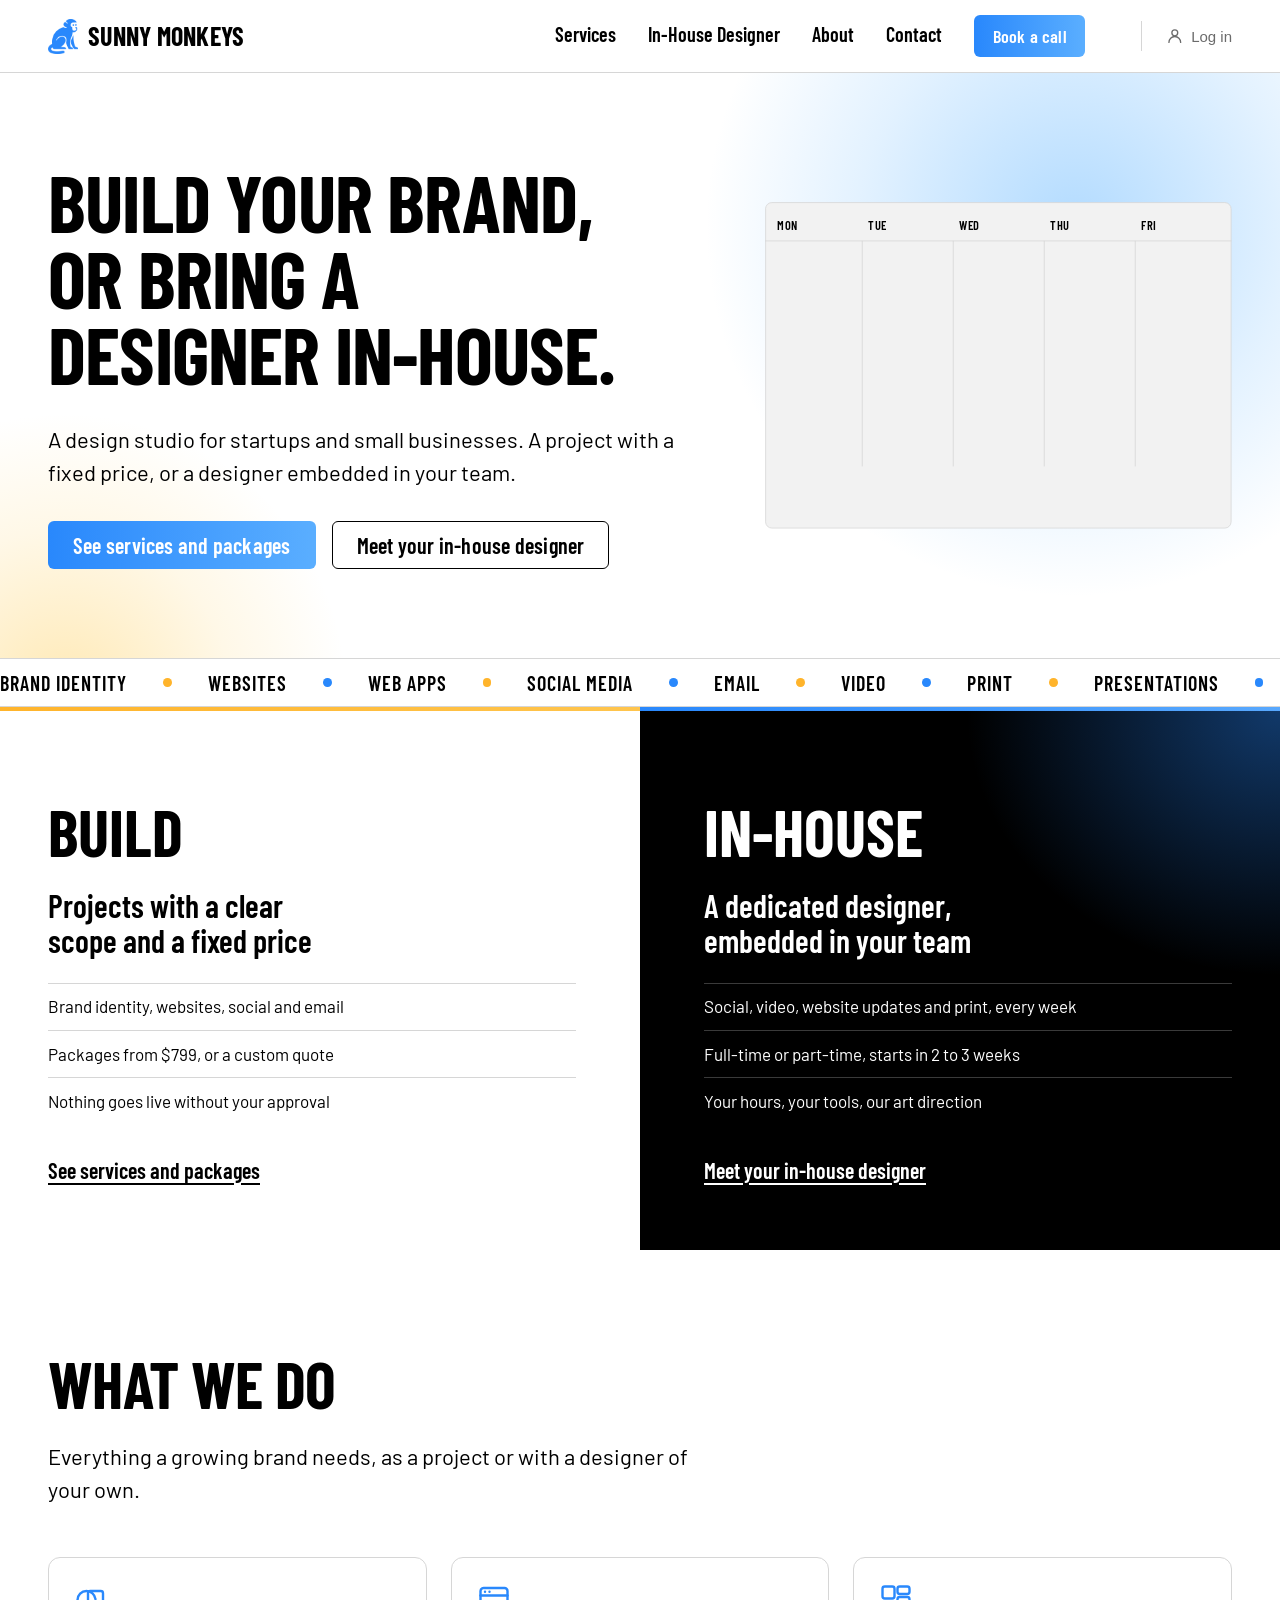
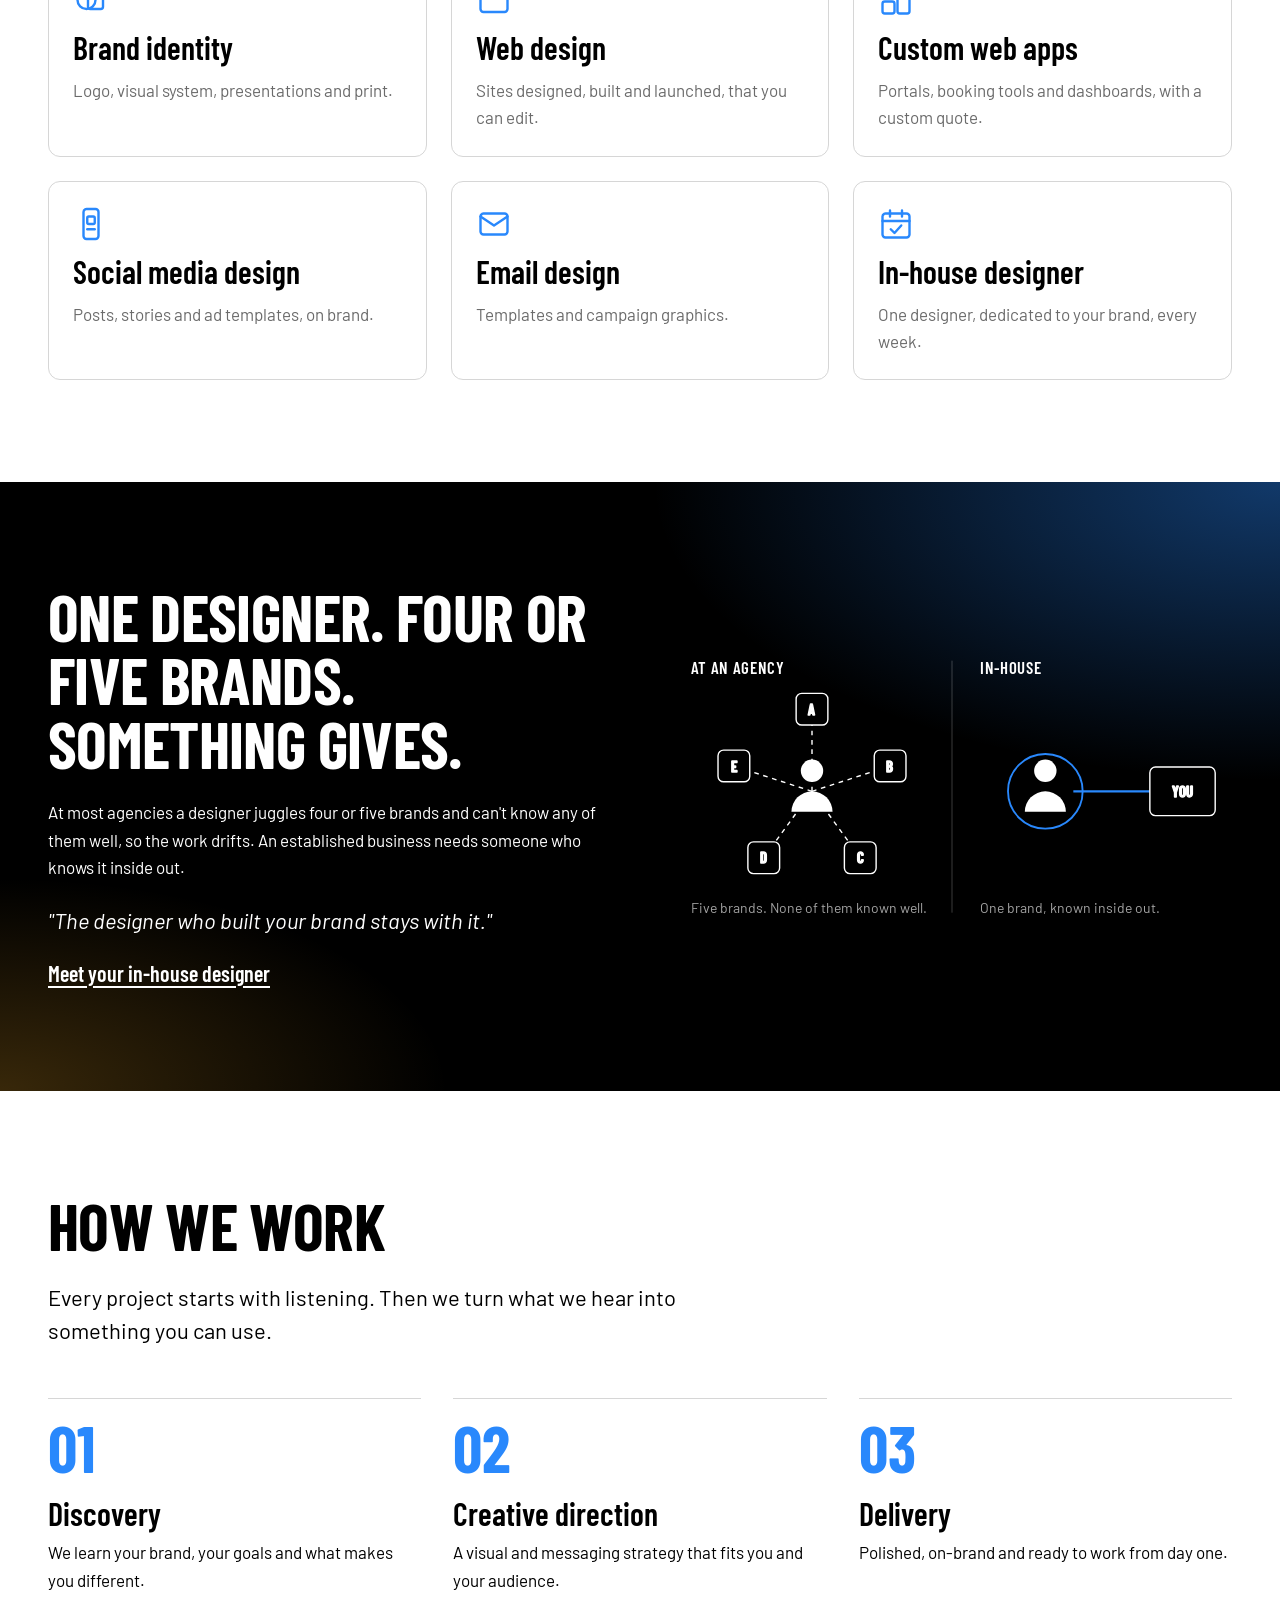
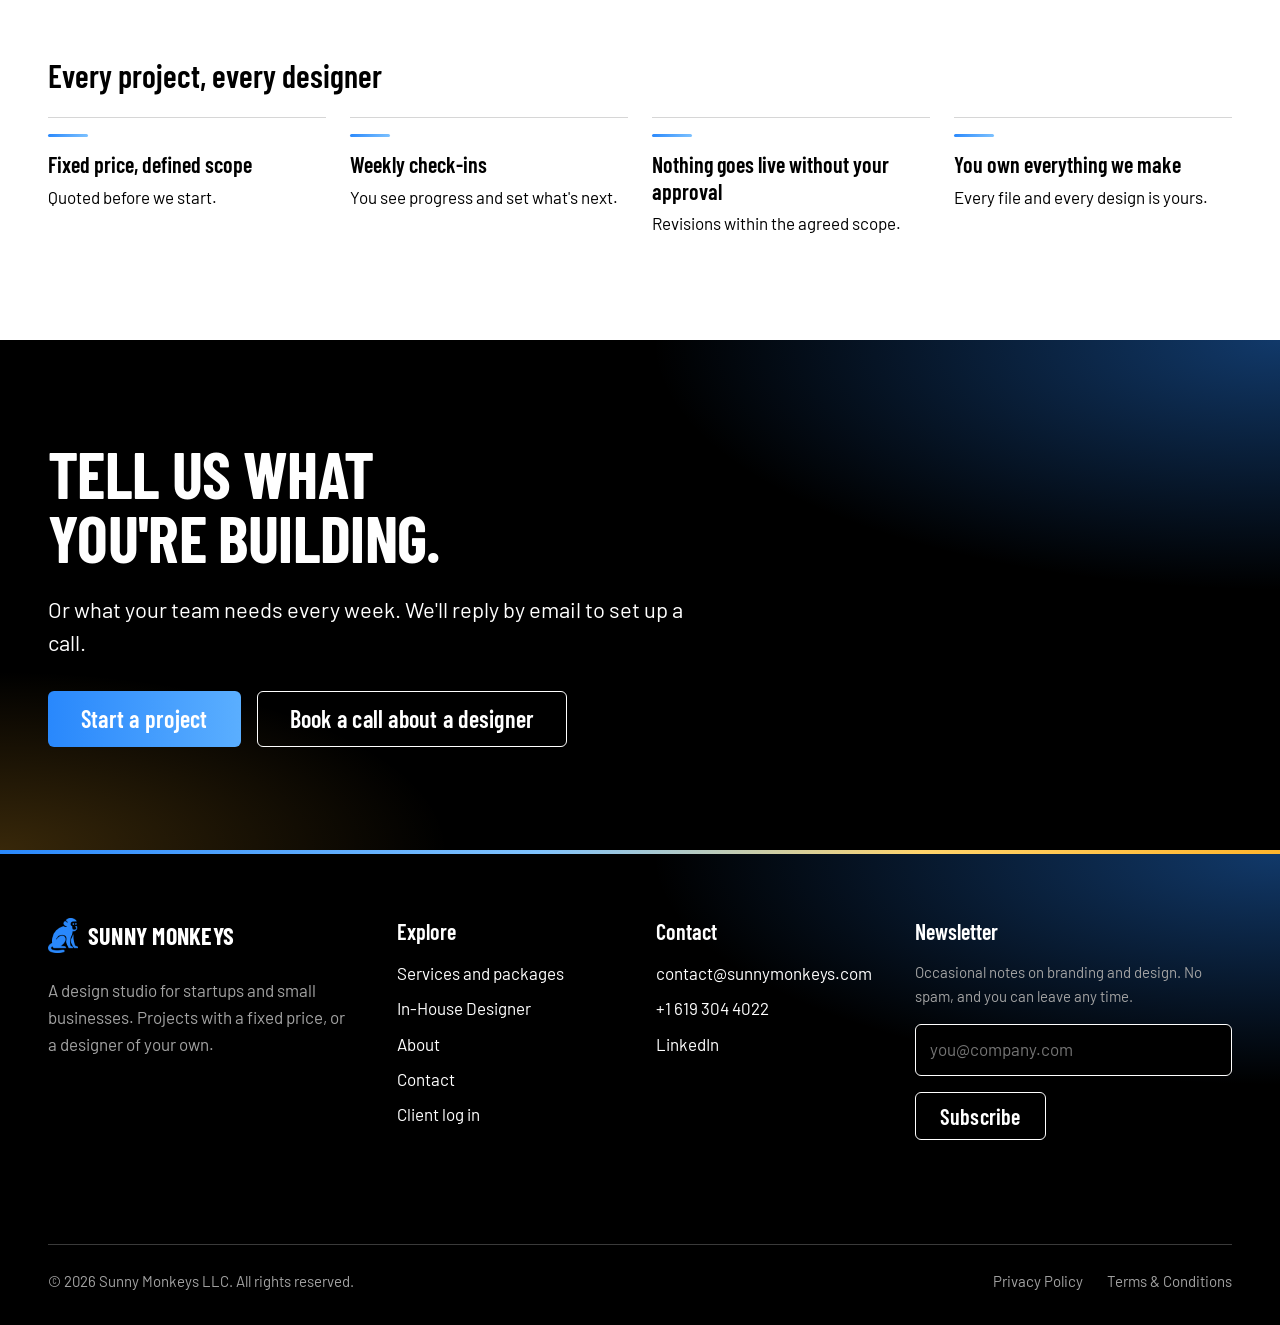
==== commit 4d918773: "Log in alone at the far right; client portal in the new design The header now ends with a quiet "Log" ====
--- a/index.html
+++ b/index.html
@@ -20,7 +20,7 @@
     <link rel="preconnect" href="https://fonts.googleapis.com">
     <link rel="preconnect" href="https://fonts.gstatic.com" crossorigin>
     <link href="https://fonts.googleapis.com/css2?family=Barlow+Condensed:wght@600;700&family=Barlow:ital,wght@0,400;0,500;1,400&display=swap" rel="stylesheet">
-    <link rel="stylesheet" href="/assets/css/sm.css?v=4">
+    <link rel="stylesheet" href="/assets/css/sm.css?v=5">
     <script type="application/ld+json">
     {
       "@context": "https://schema.org",
@@ -72,10 +72,11 @@
                 <li style="--i:3"><a href="/contact">Contact</a></li>
             </ul>
             <div class="nav-actions" style="--i:4">
-                <a href="/login">Log in</a>
                 <a class="btn btn-primary" href="/contact">Book a call</a>
+                <a class="login-mobile" href="/login">Client log in</a>
             </div>
         </nav>
+        <a class="nav-login" href="/login"><svg viewBox="0 0 24 24" aria-hidden="true"><circle cx="12" cy="8" r="4"/><path d="M4 21a8 8 0 0 1 16 0"/></svg>Log in</a>
     </div>
 </header>
 <main id="main">
--- a/assets/css/sm.css
+++ b/assets/css/sm.css
@@ -205,6 +205,14 @@
 .site-nav a:hover, .site-nav a[aria-current="page"] { border-bottom-color: var(--blue); }
 .site-nav .nav-actions { display: flex; align-items: center; gap: var(--s-3); }
 .site-nav .nav-actions .btn { min-height: 2.6rem; padding: 0.45rem 1.1rem; font-size: 1.125rem; }
+.nav-login {
+  display: inline-flex; align-items: center; gap: 0.45rem; margin-left: var(--s-3); padding: 0.4rem 0 0.4rem var(--s-3);
+  border-left: 1px solid var(--grey-2); font: 500 var(--t-small) / 1 var(--font-body); color: var(--grey-3);
+  text-decoration: none; white-space: nowrap; transition: color 0.2s;
+}
+.nav-login svg { width: 1.1rem; height: 1.1rem; stroke: currentColor; fill: none; stroke-width: 1.8; stroke-linecap: round; stroke-linejoin: round; }
+.nav-login:hover { color: var(--ink); text-decoration: underline; text-underline-offset: 0.2em; text-decoration-color: var(--blue); }
+.login-mobile { display: none; }
 .nav-toggle {
   display: none; margin-left: auto; width: 3rem; height: 3rem; padding: 0;
   border: 1.5px solid var(--ink); border-radius: var(--radius); background: transparent; cursor: pointer;
@@ -212,6 +220,9 @@
 .nav-toggle span { display: block; width: 1.25rem; height: 2px; margin: 4px auto; background: var(--ink); transition: transform 0.25s var(--ease), opacity 0.2s; }
 @media (max-width: 899px) {
   .nav-toggle { display: block; }
+  .nav-login { display: none; }
+  .login-mobile { display: inline-block; font: 500 1.125rem / 1 var(--font-body); color: var(--grey-4); text-decoration: none; }
+  .login-mobile:hover { color: var(--paper); }
   .site-nav {
     position: fixed; inset: var(--header-h) 0 0 0; z-index: 49;
     flex-direction: column; align-items: flex-start; justify-content: flex-start;
@@ -230,7 +241,6 @@
   .site-nav a { font-size: 2.25rem; }
   .site-nav .nav-actions { flex-direction: column; align-items: flex-start; gap: var(--s-3); }
   .site-nav .nav-actions .btn { font-size: 1.375rem; min-height: 3rem; padding: 0.7rem 1.5rem; }
-  .site-nav .nav-actions a:not(.btn) { font-size: 1.5rem; }
 }
 
 /* Hero: two soft blobs, sky on the right and sun on the left, drifting slowly */
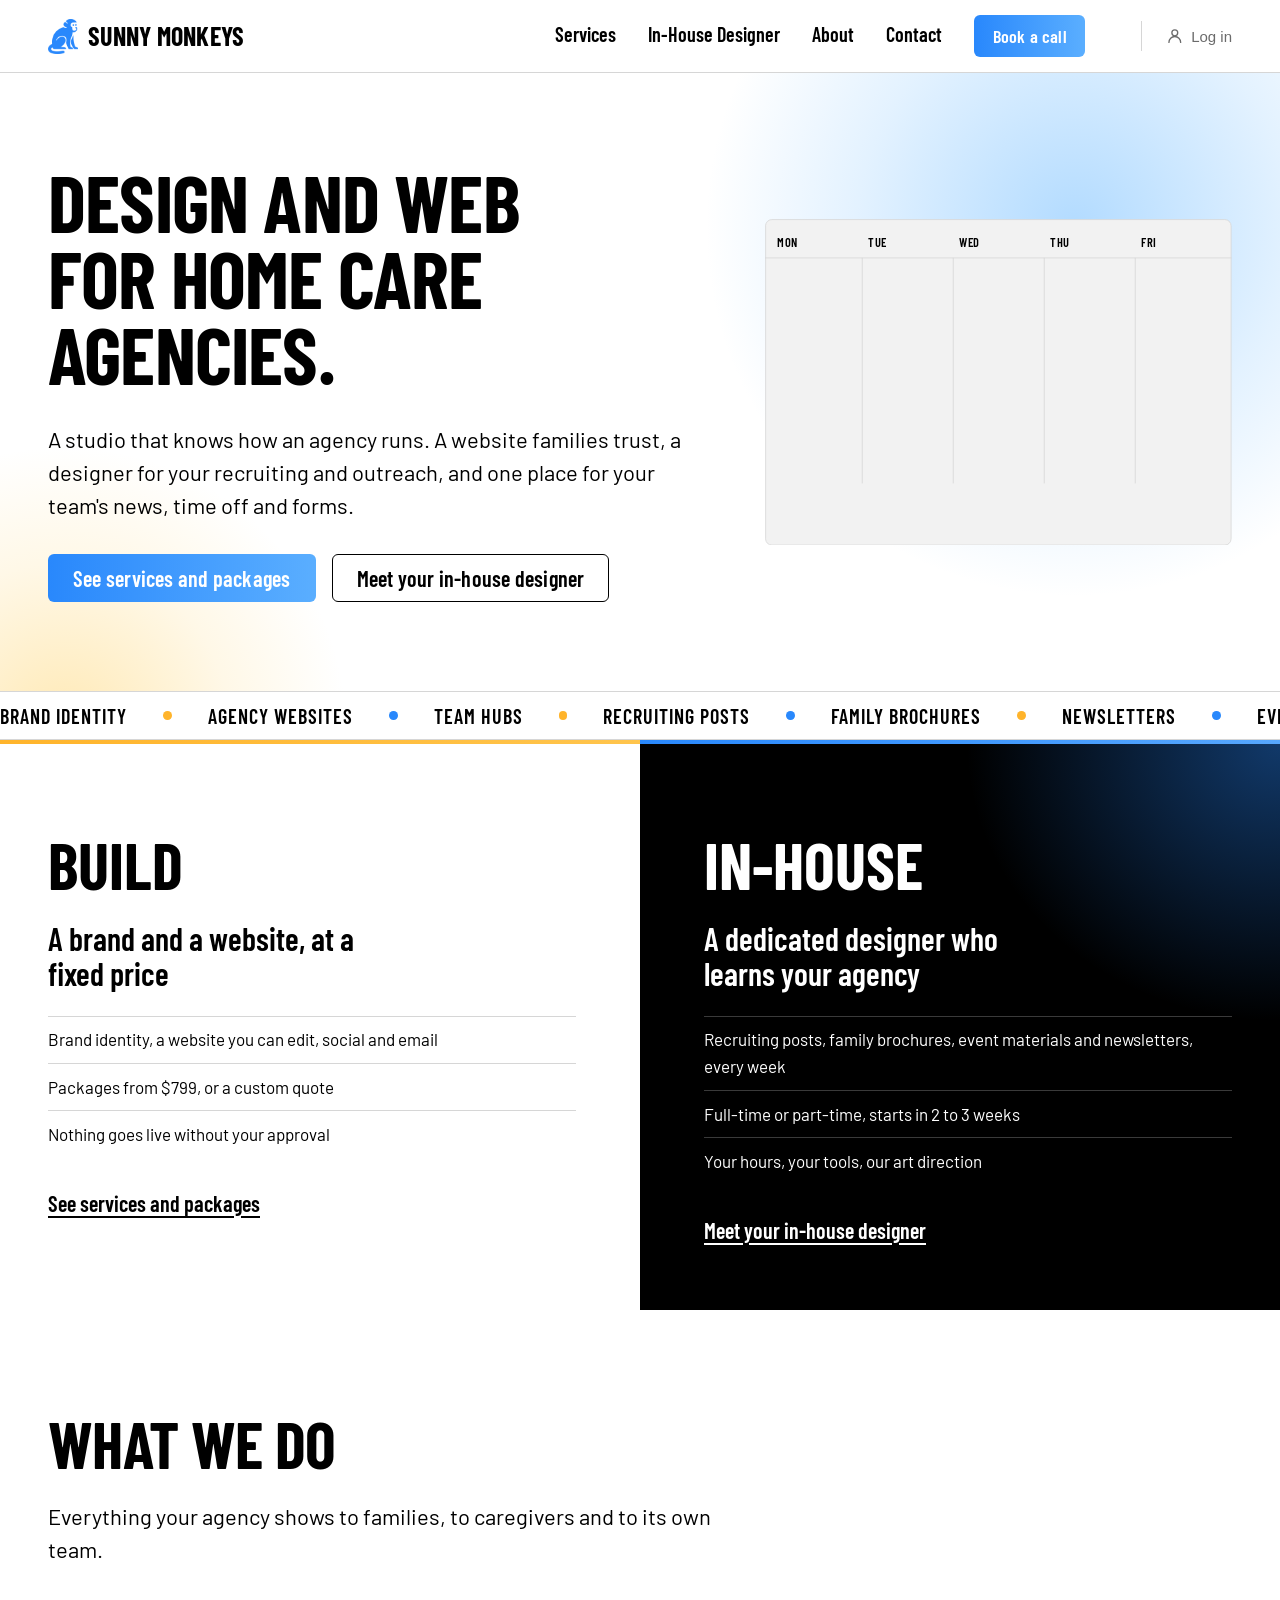
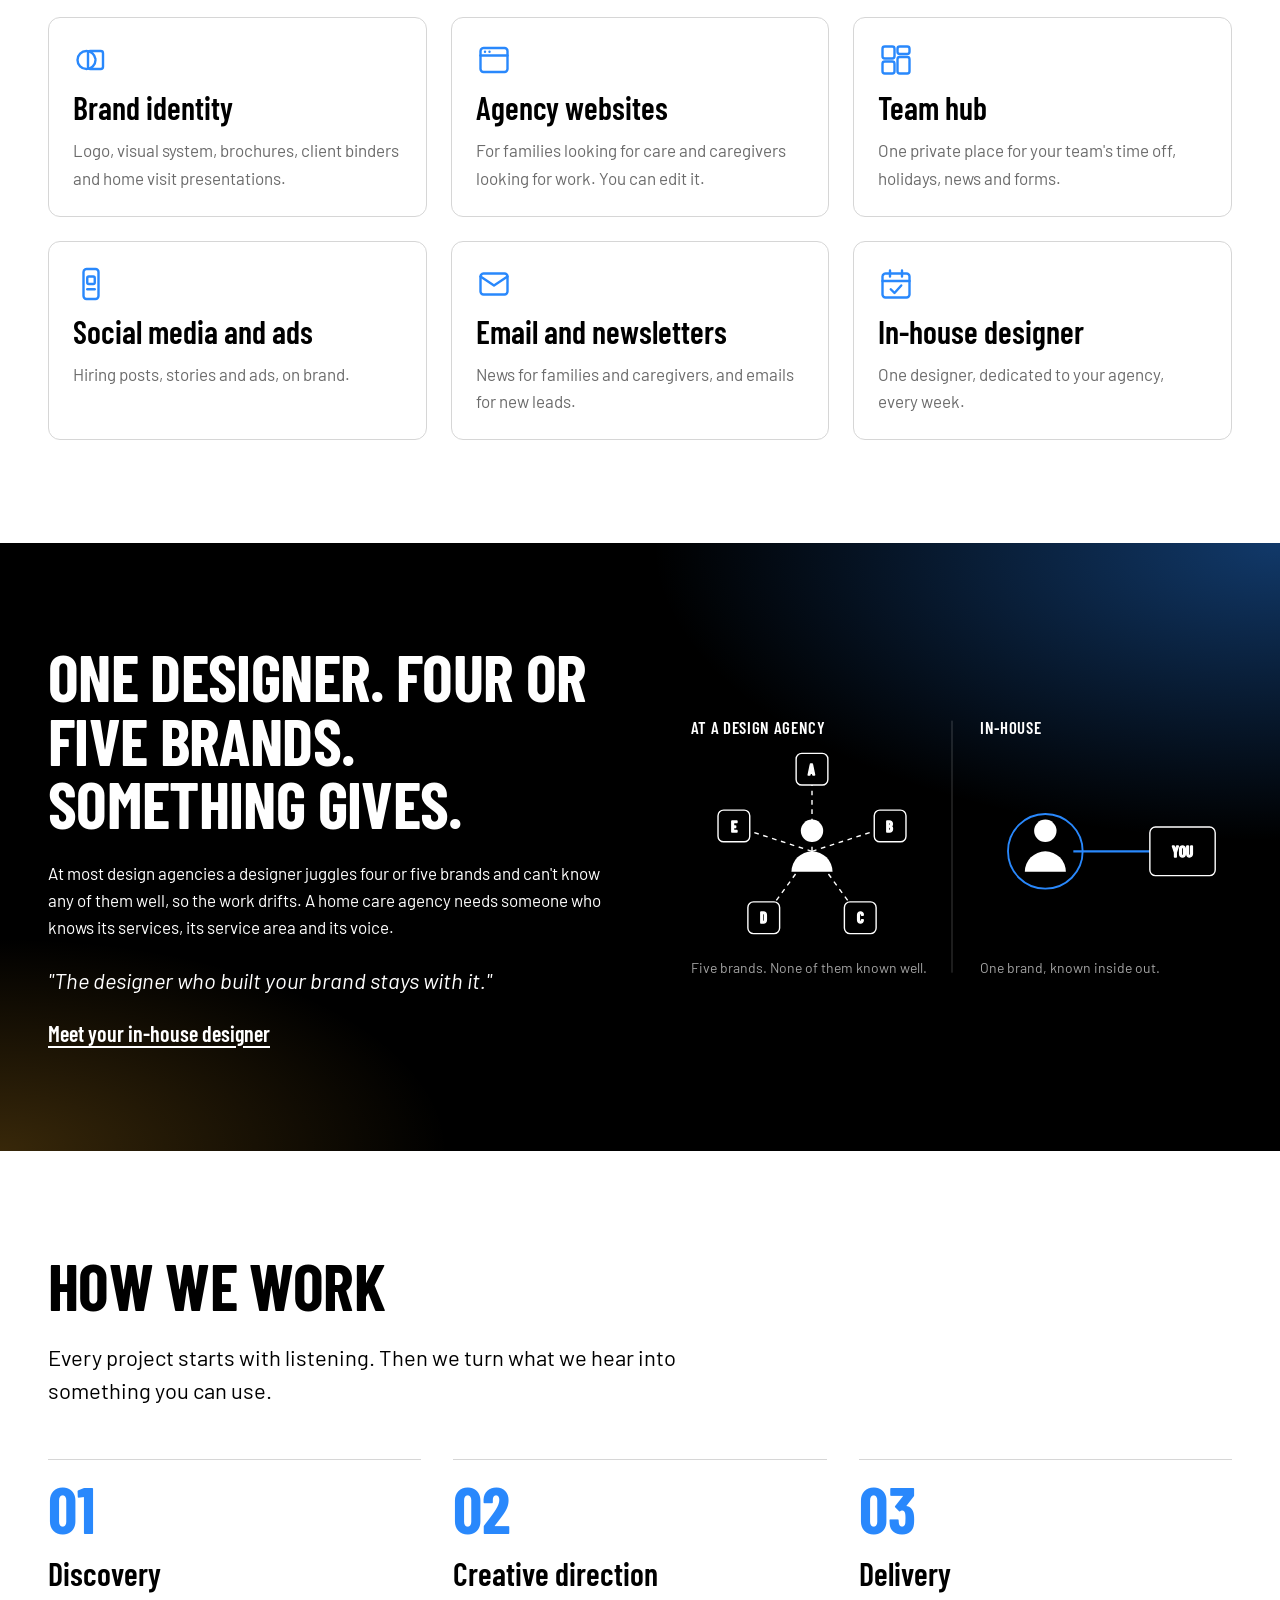
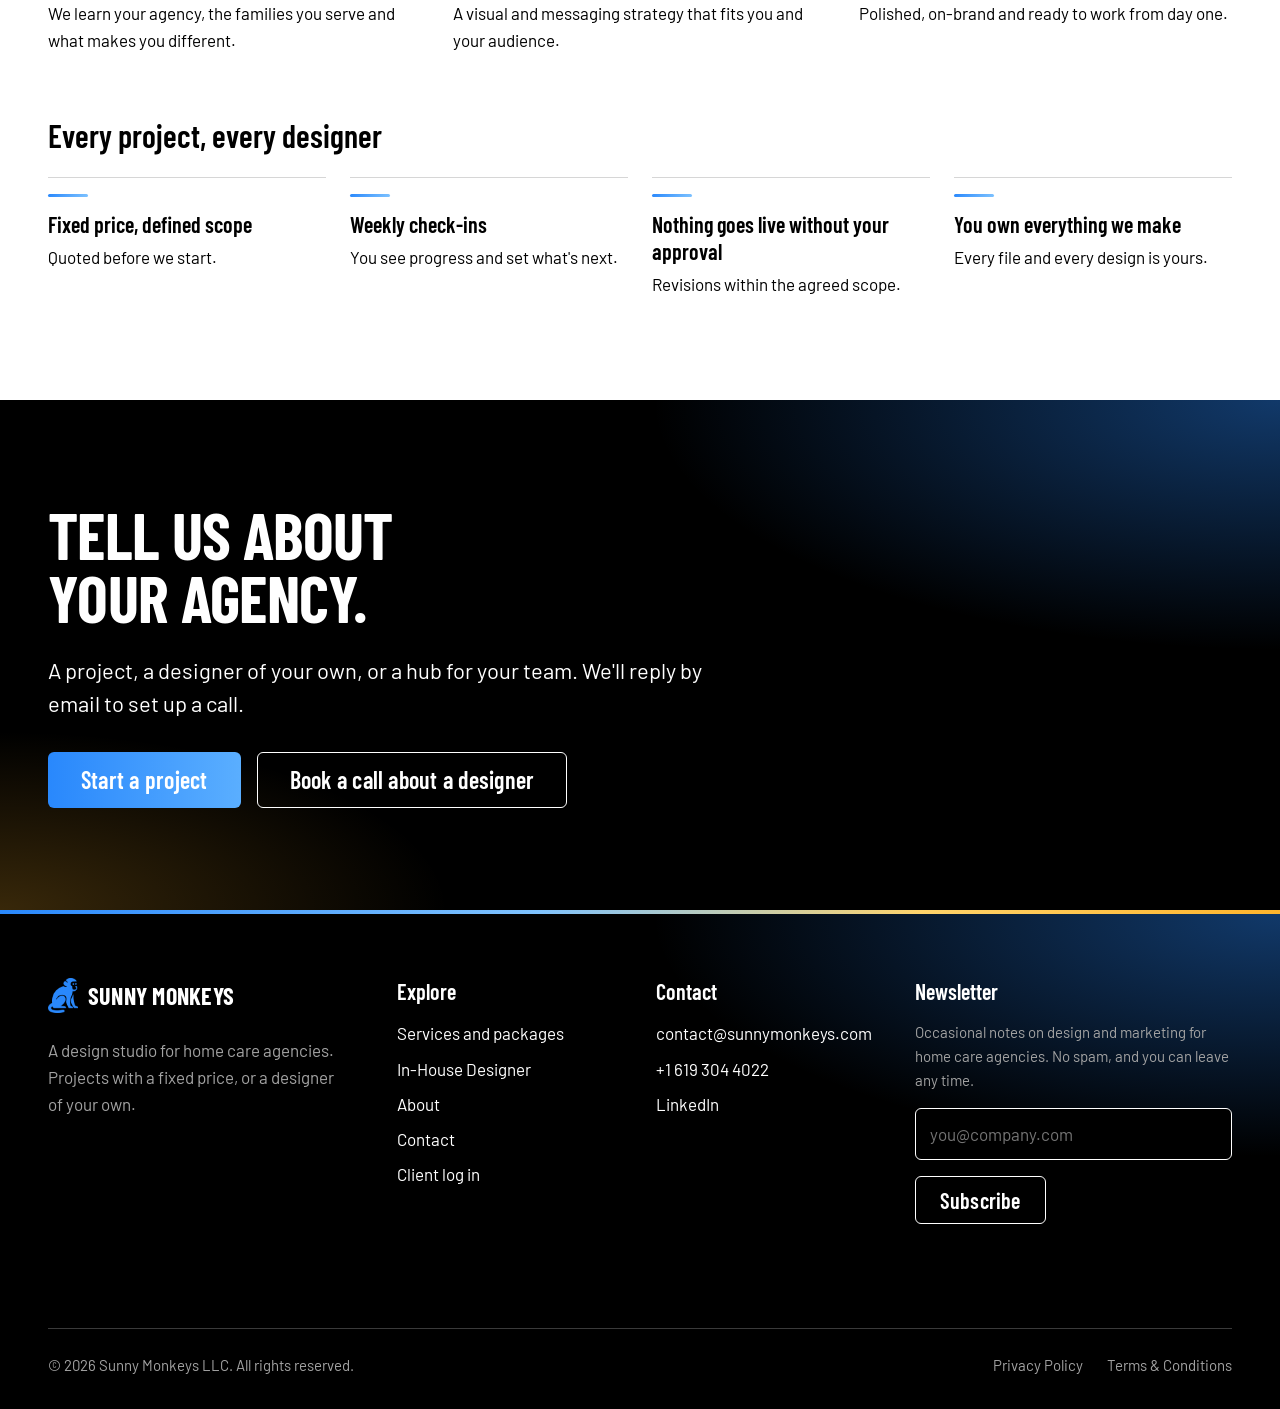
==== commit 88bcdb45: "Speak to home care agencies The site now addresses home care agencies instead of startups and small " ====
--- a/index.html
+++ b/index.html
@@ -3,15 +3,15 @@
 <head>
     <meta charset="UTF-8">
     <meta name="viewport" content="width=device-width, initial-scale=1.0">
-    <title>Branding, Web Design &amp; In-House Designers | Sunny Monkeys</title>
-    <meta name="description" content="Design studio for startups and small businesses. Brand identity and websites as fixed-price projects, or a dedicated in-house designer embedded in your team.">
+    <title>Design and Websites for Home Care Agencies | Sunny Monkeys</title>
+    <meta name="description" content="A design studio for home care agencies. Websites you can edit, a dedicated designer for recruiting and family materials, and a private hub for your team.">
     <link rel="canonical" href="https://sunnymonkeys.com/">
     <link rel="icon" type="image/png" href="/assets/images/fav.png">
     <meta name="theme-color" content="#ffffff">
     <meta property="og:type" content="website">
     <meta property="og:site_name" content="Sunny Monkeys">
-    <meta property="og:title" content="Branding, Web Design &amp; In-House Designers | Sunny Monkeys">
-    <meta property="og:description" content="Design studio for startups and small businesses. Brand identity and websites as fixed-price projects, or a dedicated in-house designer embedded in your team.">
+    <meta property="og:title" content="Design and Websites for Home Care Agencies | Sunny Monkeys">
+    <meta property="og:description" content="A design studio for home care agencies. Websites you can edit, a dedicated designer for recruiting and family materials, and a private hub for your team.">
     <meta property="og:url" content="https://sunnymonkeys.com/">
     <meta property="og:image" content="https://sunnymonkeys.com/assets/images/og-sunny-monkeys.png">
     <meta property="og:image:width" content="1200">
@@ -20,7 +20,7 @@
     <link rel="preconnect" href="https://fonts.googleapis.com">
     <link rel="preconnect" href="https://fonts.gstatic.com" crossorigin>
     <link href="https://fonts.googleapis.com/css2?family=Barlow+Condensed:wght@600;700&family=Barlow:ital,wght@0,400;0,500;1,400&display=swap" rel="stylesheet">
-    <link rel="stylesheet" href="/assets/css/sm.css?v=5">
+    <link rel="stylesheet" href="/assets/css/sm.css?v=6">
     <script type="application/ld+json">
     {
       "@context": "https://schema.org",
@@ -33,7 +33,7 @@
           "url": "https://sunnymonkeys.com/",
           "logo": "https://sunnymonkeys.com/assets/images/logo-sunny-monkeys.png",
           "image": "https://sunnymonkeys.com/assets/images/og-sunny-monkeys.png",
-          "description": "Design studio for startups and small businesses: brand identity, web design and custom web apps as fixed-price projects, or a dedicated in-house designer embedded in your team.",
+          "description": "Design studio for home care agencies: brand identity, websites you can edit, team hubs and custom web apps as fixed-price projects, or a dedicated in-house designer embedded in your team.",
           "email": "contact@sunnymonkeys.com",
           "telephone": "+1-619-304-4022",
           "contactPoint": {
@@ -44,7 +44,7 @@
             "availableLanguage": ["English", "Spanish"]
           },
           "sameAs": ["https://www.linkedin.com/company/sunny-monkeys/"],
-          "knowsAbout": ["Brand identity", "Logo design", "Corporate branding", "Social media design", "Email design", "Web design", "Custom web apps", "Dedicated in-house designers"]
+          "knowsAbout": ["Brand identity", "Logo design", "Corporate branding", "Social media design", "Email design", "Web design", "Custom web apps", "Dedicated in-house designers", "Home care agency branding", "Home care agency websites", "Caregiver recruiting design", "Team hubs for home care staff"]
         },
         {
           "@type": "WebSite",
@@ -84,8 +84,8 @@
     <section class="hero">
         <div class="wrap hero-grid">
             <div>
-                <h1><span class="line">Build your brand,</span><span class="line">or bring a</span><span class="line">designer in-house.</span></h1>
-                <p class="lead hero-rise">A design studio for startups and small businesses. A project with a fixed price, or a designer embedded in your team.</p>
+                <h1><span class="line">Design and web</span><span class="line">for home care</span><span class="line">agencies.</span></h1>
+                <p class="lead hero-rise">A studio that knows how an agency runs. A website families trust, a designer for your recruiting and outreach, and one place for your team's news, time off and forms.</p>
                 <div class="actions hero-rise">
                     <a class="btn btn-primary" href="/services">See services and packages</a>
                     <a class="btn" href="/in-house-designer">Meet your in-house designer</a>
@@ -97,20 +97,20 @@
 <rect class="frame" x="0.75" y="0.75" width="598.5" height="418.5" rx="8"/>
 <g class="day"><text x="16" y="36">Mon</text><text x="133" y="36">Tue</text><text x="250" y="36">Wed</text><text x="367" y="36">Thu</text><text x="484" y="36">Fri</text></g>
 <g class="grid"><line x1="0" y1="50" x2="600" y2="50"/><line x1="125" y1="50" x2="125" y2="340"/><line x1="242" y1="50" x2="242" y2="340"/><line x1="359" y1="50" x2="359" y2="340"/><line x1="476" y1="50" x2="476" y2="340"/></g>
-<g class="chip" style="--i:0"><rect x="16" y="66" width="100" height="40" rx="6"/><text x="27" y="91">IG carousel</text></g>
+<g class="chip" style="--i:0"><rect x="16" y="66" width="100" height="40" rx="6"/><text x="27" y="91">Hiring post</text></g>
 <g class="done" style="--i:0"><circle cx="116" cy="66" r="9"/><path d="M111.5 66 l3.0 3.0 l6.0 -6.0"/></g>
 <g class="chip" style="--i:1"><rect x="133" y="66" width="100" height="40" rx="6"/><text x="144" y="91">Reel edit</text></g>
 <g class="done" style="--i:1"><circle cx="233" cy="66" r="9"/><path d="M228.5 66 l3.0 3.0 l6.0 -6.0"/></g>
-<g class="chip" style="--i:2"><rect x="250" y="66" width="100" height="40" rx="6"/><text x="261" y="91">Landing page</text></g>
+<g class="chip" style="--i:2"><rect x="250" y="66" width="100" height="40" rx="6"/><text x="261" y="91">Careers page</text></g>
 <g class="done" style="--i:2"><circle cx="350" cy="66" r="9"/><path d="M345.5 66 l3.0 3.0 l6.0 -6.0"/></g>
 <g class="chip" style="--i:3"><rect x="367" y="66" width="100" height="40" rx="6"/><text x="378" y="91">Event flyer</text></g>
 <g class="chip" style="--i:4"><rect x="484" y="66" width="100" height="40" rx="6"/><text x="495" y="91">Brochure</text></g>
 <g class="chip" style="--i:5"><rect x="16" y="118" width="100" height="40" rx="6"/><text x="27" y="143">Stories</text></g>
 <g class="done" style="--i:5"><circle cx="116" cy="118" r="9"/><path d="M111.5 118 l3.0 3.0 l6.0 -6.0"/></g>
-<g class="chip" style="--i:6"><rect x="133" y="118" width="100" height="40" rx="6"/><text x="144" y="143">Email header</text></g>
+<g class="chip" style="--i:6"><rect x="133" y="118" width="100" height="40" rx="6"/><text x="144" y="143">Newsletter</text></g>
 <g class="chip" style="--i:7"><rect x="250" y="118" width="100" height="40" rx="6"/><text x="261" y="143">Site update</text></g>
 <g class="chip" style="--i:8"><rect x="367" y="118" width="100" height="40" rx="6"/><text x="378" y="143">Ad set</text></g>
-<g class="chip" style="--i:9"><rect x="250" y="170" width="100" height="40" rx="6"/><text x="261" y="195">Pitch deck</text></g>
+<g class="chip" style="--i:9"><rect x="250" y="170" width="100" height="40" rx="6"/><text x="261" y="195">Visit deck</text></g>
 <g class="review" style="--i:10"><rect x="16" y="355" width="568" height="40" rx="6"/><text x="44" y="380">Friday: weekly review with your Sunny Monkeys lead</text></g>
 </svg>
 <svg class="board board-m" viewBox="0 0 360 330" role="img" aria-labelledby="home-board-m-title">
@@ -118,17 +118,17 @@
 <rect class="frame" x="0.75" y="0.75" width="358.5" height="328.5" rx="8"/>
 <g class="day"><text x="8" y="26">Mon</text><text x="78" y="26">Tue</text><text x="148" y="26">Wed</text><text x="218" y="26">Thu</text><text x="288" y="26">Fri</text></g>
 <g class="grid"><line x1="0" y1="36" x2="360" y2="36"/><line x1="74" y1="36" x2="74" y2="262"/><line x1="144" y1="36" x2="144" y2="262"/><line x1="214" y1="36" x2="214" y2="262"/><line x1="284" y1="36" x2="284" y2="262"/></g>
-<g class="chip" style="--i:0"><rect x="8" y="44" width="62" height="30" rx="6"/><text x="16" y="63">Carousel</text></g>
+<g class="chip" style="--i:0"><rect x="8" y="44" width="62" height="30" rx="6"/><text x="16" y="63">Hiring</text></g>
 <g class="done" style="--i:0"><circle cx="70" cy="44" r="7"/><path d="M66.5 44 l2.3 2.3 l4.7 -4.7"/></g>
 <g class="chip" style="--i:1"><rect x="78" y="44" width="62" height="30" rx="6"/><text x="86" y="63">Reel edit</text></g>
 <g class="done" style="--i:1"><circle cx="140" cy="44" r="7"/><path d="M136.5 44 l2.3 2.3 l4.7 -4.7"/></g>
-<g class="chip" style="--i:2"><rect x="148" y="44" width="62" height="30" rx="6"/><text x="156" y="63">Landing</text></g>
+<g class="chip" style="--i:2"><rect x="148" y="44" width="62" height="30" rx="6"/><text x="156" y="63">Careers</text></g>
 <g class="done" style="--i:2"><circle cx="210" cy="44" r="7"/><path d="M206.5 44 l2.3 2.3 l4.7 -4.7"/></g>
 <g class="chip" style="--i:3"><rect x="218" y="44" width="62" height="30" rx="6"/><text x="226" y="63">Flyer</text></g>
 <g class="chip" style="--i:4"><rect x="288" y="44" width="62" height="30" rx="6"/><text x="296" y="63">Brochure</text></g>
 <g class="chip" style="--i:5"><rect x="8" y="84" width="62" height="30" rx="6"/><text x="16" y="103">Stories</text></g>
 <g class="done" style="--i:5"><circle cx="70" cy="84" r="7"/><path d="M66.5 84 l2.3 2.3 l4.7 -4.7"/></g>
-<g class="chip" style="--i:6"><rect x="78" y="84" width="62" height="30" rx="6"/><text x="86" y="103">Email</text></g>
+<g class="chip" style="--i:6"><rect x="78" y="84" width="62" height="30" rx="6"/><text x="86" y="103">News</text></g>
 <g class="chip" style="--i:7"><rect x="148" y="84" width="62" height="30" rx="6"/><text x="156" y="103">Site fix</text></g>
 <g class="chip" style="--i:8"><rect x="218" y="84" width="62" height="30" rx="6"/><text x="226" y="103">Ad set</text></g>
 <g class="chip" style="--i:9"><rect x="148" y="124" width="62" height="30" rx="6"/><text x="156" y="143">Deck</text></g>
@@ -138,14 +138,14 @@
         </div>
     </section>
 
-    <div class="marquee" aria-label="What we make"><div class="marquee-track"><div class="marquee-group"><span>Brand identity<i aria-hidden="true"></i></span><span>Websites<i aria-hidden="true"></i></span><span>Web apps<i aria-hidden="true"></i></span><span>Social media<i aria-hidden="true"></i></span><span>Email<i aria-hidden="true"></i></span><span>Video<i aria-hidden="true"></i></span><span>Print<i aria-hidden="true"></i></span><span>Presentations<i aria-hidden="true"></i></span></div><div class="marquee-group" aria-hidden="true"><span>Brand identity<i aria-hidden="true"></i></span><span>Websites<i aria-hidden="true"></i></span><span>Web apps<i aria-hidden="true"></i></span><span>Social media<i aria-hidden="true"></i></span><span>Email<i aria-hidden="true"></i></span><span>Video<i aria-hidden="true"></i></span><span>Print<i aria-hidden="true"></i></span><span>Presentations<i aria-hidden="true"></i></span></div></div></div>
+    <div class="marquee" aria-label="What we make"><div class="marquee-track"><div class="marquee-group"><span>Brand identity<i aria-hidden="true"></i></span><span>Agency websites<i aria-hidden="true"></i></span><span>Team hubs<i aria-hidden="true"></i></span><span>Recruiting posts<i aria-hidden="true"></i></span><span>Family brochures<i aria-hidden="true"></i></span><span>Newsletters<i aria-hidden="true"></i></span><span>Event materials<i aria-hidden="true"></i></span><span>Presentations<i aria-hidden="true"></i></span></div><div class="marquee-group" aria-hidden="true"><span>Brand identity<i aria-hidden="true"></i></span><span>Agency websites<i aria-hidden="true"></i></span><span>Team hubs<i aria-hidden="true"></i></span><span>Recruiting posts<i aria-hidden="true"></i></span><span>Family brochures<i aria-hidden="true"></i></span><span>Newsletters<i aria-hidden="true"></i></span><span>Event materials<i aria-hidden="true"></i></span><span>Presentations<i aria-hidden="true"></i></span></div><div class="marquee-group" aria-hidden="true"><span>Brand identity<i aria-hidden="true"></i></span><span>Agency websites<i aria-hidden="true"></i></span><span>Team hubs<i aria-hidden="true"></i></span><span>Recruiting posts<i aria-hidden="true"></i></span><span>Family brochures<i aria-hidden="true"></i></span><span>Newsletters<i aria-hidden="true"></i></span><span>Event materials<i aria-hidden="true"></i></span><span>Presentations<i aria-hidden="true"></i></span></div><div class="marquee-group" aria-hidden="true"><span>Brand identity<i aria-hidden="true"></i></span><span>Agency websites<i aria-hidden="true"></i></span><span>Team hubs<i aria-hidden="true"></i></span><span>Recruiting posts<i aria-hidden="true"></i></span><span>Family brochures<i aria-hidden="true"></i></span><span>Newsletters<i aria-hidden="true"></i></span><span>Event materials<i aria-hidden="true"></i></span><span>Presentations<i aria-hidden="true"></i></span></div></div></div>
 
     <section class="split" aria-label="Two ways to work with us">
         <div class="half paper" data-reveal>
             <p class="kicker">Build</p>
-            <h3>Projects with a clear scope and a fixed price</h3>
+            <h3>A brand and a website, at a fixed price</h3>
             <ul>
-                <li>Brand identity, websites, social and email</li>
+                <li>Brand identity, a website you can edit, social and email</li>
                 <li>Packages from $799, or a custom quote</li>
                 <li>Nothing goes live without your approval</li>
             </ul>
@@ -153,9 +153,9 @@
         </div>
         <div class="half ink" data-reveal>
             <p class="kicker">In-house</p>
-            <h3>A dedicated designer, embedded in your team</h3>
+            <h3>A dedicated designer who learns your agency</h3>
             <ul>
-                <li>Social, video, website updates and print, every week</li>
+                <li>Recruiting posts, family brochures, event materials and newsletters, every week</li>
                 <li>Full-time or part-time, starts in 2 to 3 weeks</li>
                 <li>Your hours, your tools, our art direction</li>
             </ul>
@@ -167,15 +167,15 @@
         <div class="wrap">
             <div class="section-head" data-reveal>
                 <h2>What we do</h2>
-                <p class="lead">Everything a growing brand needs, as a project or with a designer of your own.</p>
+                <p class="lead">Everything your agency shows to families, to caregivers and to its own team.</p>
             </div>
             <ul class="tiles" data-reveal="stagger">
-            <li><a class="tile" href="/services"><span class="icon"><svg viewBox="0 0 24 24" aria-hidden="true"><circle pathLength="1" cx="9" cy="12" r="6"/><rect pathLength="1" x="10" y="6" width="10" height="12" rx="1.5"/></svg></span><h3>Brand identity</h3><p>Logo, visual system, presentations and print.</p></a></li>
-            <li><a class="tile" href="/services"><span class="icon"><svg viewBox="0 0 24 24" aria-hidden="true"><rect pathLength="1" x="3" y="4" width="18" height="16" rx="2"/><path pathLength="1" d="M3 9h18"/><path pathLength="1" d="M6 6.5h.01M9 6.5h.01"/></svg></span><h3>Web design</h3><p>Sites designed, built and launched, that you can edit.</p></a></li>
-            <li><a class="tile" href="/services"><span class="icon"><svg viewBox="0 0 24 24" aria-hidden="true"><rect pathLength="1" x="3" y="3" width="8" height="8" rx="1.5"/><rect pathLength="1" x="13" y="3" width="8" height="5" rx="1.5"/><rect pathLength="1" x="13" y="10" width="8" height="11" rx="1.5"/><rect pathLength="1" x="3" y="13" width="8" height="8" rx="1.5"/></svg></span><h3>Custom web apps</h3><p>Portals, booking tools and dashboards, with a custom quote.</p></a></li>
-            <li><a class="tile" href="/services"><span class="icon"><svg viewBox="0 0 24 24" aria-hidden="true"><rect pathLength="1" x="7" y="2" width="10" height="20" rx="2"/><rect pathLength="1" x="9.5" y="7" width="5" height="5" rx="1"/><path pathLength="1" d="M9.5 15.5h5"/></svg></span><h3>Social media design</h3><p>Posts, stories and ad templates, on brand.</p></a></li>
-            <li><a class="tile" href="/services"><span class="icon"><svg viewBox="0 0 24 24" aria-hidden="true"><rect pathLength="1" x="3" y="5" width="18" height="14" rx="2"/><path pathLength="1" d="M3 7l9 6 9-6"/></svg></span><h3>Email design</h3><p>Templates and campaign graphics.</p></a></li>
-            <li><a class="tile" href="/in-house-designer"><span class="icon"><svg viewBox="0 0 24 24" aria-hidden="true"><rect pathLength="1" x="3" y="5" width="18" height="16" rx="2"/><path pathLength="1" d="M3 10h18M8 3v4M16 3v4"/><path pathLength="1" d="M8.5 15.5l2.5 2.5 4.5-5"/></svg></span><h3>In-house designer</h3><p>One designer, dedicated to your brand, every week.</p></a></li>
+            <li><a class="tile" href="/services"><span class="icon"><svg viewBox="0 0 24 24" aria-hidden="true"><circle pathLength="1" cx="9" cy="12" r="6"/><rect pathLength="1" x="10" y="6" width="10" height="12" rx="1.5"/></svg></span><h3>Brand identity</h3><p>Logo, visual system, brochures, client binders and home visit presentations.</p></a></li>
+            <li><a class="tile" href="/services"><span class="icon"><svg viewBox="0 0 24 24" aria-hidden="true"><rect pathLength="1" x="3" y="4" width="18" height="16" rx="2"/><path pathLength="1" d="M3 9h18"/><path pathLength="1" d="M6 6.5h.01M9 6.5h.01"/></svg></span><h3>Agency websites</h3><p>For families looking for care and caregivers looking for work. You can edit it.</p></a></li>
+            <li><a class="tile" href="/services#team-hub"><span class="icon"><svg viewBox="0 0 24 24" aria-hidden="true"><rect pathLength="1" x="3" y="3" width="8" height="8" rx="1.5"/><rect pathLength="1" x="13" y="3" width="8" height="5" rx="1.5"/><rect pathLength="1" x="13" y="10" width="8" height="11" rx="1.5"/><rect pathLength="1" x="3" y="13" width="8" height="8" rx="1.5"/></svg></span><h3>Team hub</h3><p>One private place for your team's time off, holidays, news and forms.</p></a></li>
+            <li><a class="tile" href="/services"><span class="icon"><svg viewBox="0 0 24 24" aria-hidden="true"><rect pathLength="1" x="7" y="2" width="10" height="20" rx="2"/><rect pathLength="1" x="9.5" y="7" width="5" height="5" rx="1"/><path pathLength="1" d="M9.5 15.5h5"/></svg></span><h3>Social media and ads</h3><p>Hiring posts, stories and ads, on brand.</p></a></li>
+            <li><a class="tile" href="/services"><span class="icon"><svg viewBox="0 0 24 24" aria-hidden="true"><rect pathLength="1" x="3" y="5" width="18" height="14" rx="2"/><path pathLength="1" d="M3 7l9 6 9-6"/></svg></span><h3>Email and newsletters</h3><p>News for families and caregivers, and emails for new leads.</p></a></li>
+            <li><a class="tile" href="/in-house-designer"><span class="icon"><svg viewBox="0 0 24 24" aria-hidden="true"><rect pathLength="1" x="3" y="5" width="18" height="16" rx="2"/><path pathLength="1" d="M3 10h18M8 3v4M16 3v4"/><path pathLength="1" d="M8.5 15.5l2.5 2.5 4.5-5"/></svg></span><h3>In-house designer</h3><p>One designer, dedicated to your agency, every week.</p></a></li>
         </ul>
         </div>
     </section>
@@ -185,7 +185,7 @@
             <div data-reveal>
                 <h2>One designer. Four or five brands. Something gives.</h2>
                 <div class="stack prose" style="margin-top: 1.5rem">
-                    <p>At most agencies a designer juggles four or five brands and can't know any of them well, so the work drifts. An established business needs someone who knows it inside out.</p>
+                    <p>At most design agencies a designer juggles four or five brands and can't know any of them well, so the work drifts. A home care agency needs someone who knows its services, its service area and its voice.</p>
                     <p class="quote">"The designer who built your brand stays with it."</p>
                     <p><a class="link" href="/in-house-designer">Meet your in-house designer</a></p>
                 </div>
@@ -193,7 +193,7 @@
             <div data-reveal>
 <svg class="diagram diagram-d" viewBox="0 0 600 310" role="img" aria-labelledby="juggle-d-title">
 <title id="juggle-d-title">At an agency one designer juggles five brands. In-house, one designer works for one brand.</title>
-<text class="label" x="20" y="34">At an agency</text>
+<text class="label" x="20" y="34">At a design agency</text>
 <text class="label" x="330" y="34">In-house</text>
 <line class="tick" x1="300" y1="20" x2="300" y2="290" stroke="currentColor" stroke-opacity="0.25"/>
 <g class="orbit" style="--ox:150px;--oy:160px"><line class="line" x1="150" y1="160" x2="150.0" y2="72.0"/><g class="brand"><rect x="133.0" y="55.0" width="34" height="34" rx="6"/><text x="150.0" y="78.0" text-anchor="middle">A</text></g></g>
@@ -211,7 +211,7 @@
 </svg>
 <svg class="diagram diagram-m" viewBox="0 0 300 500" role="img" aria-labelledby="juggle-m-title">
 <title id="juggle-m-title">At an agency one designer juggles five brands. In-house, one designer works for one brand.</title>
-<text class="label" x="16" y="30">At an agency</text>
+<text class="label" x="16" y="30">At a design agency</text>
 <text class="label" x="16" y="322">In-house</text>
 <line class="tick" x1="16" y1="286" x2="284" y2="286" stroke="currentColor" stroke-opacity="0.25"/>
 <g class="orbit" style="--ox:150px;--oy:150px"><line class="line" x1="150" y1="150" x2="150.0" y2="74.0"/><g class="brand"><rect x="133.0" y="57.0" width="34" height="34" rx="6"/><text x="150.0" y="80.0" text-anchor="middle">A</text></g></g>
@@ -238,7 +238,7 @@
                 <p class="lead">Every project starts with listening. Then we turn what we hear into something you can use.</p>
             </div>
             <ol class="steps" style="--cols:3" data-reveal="stagger">
-            <li><h3>Discovery</h3><p>We learn your brand, your goals and what makes you different.</p></li>
+            <li><h3>Discovery</h3><p>We learn your agency, the families you serve and what makes you different.</p></li>
             <li><h3>Creative direction</h3><p>A visual and messaging strategy that fits you and your audience.</p></li>
             <li><h3>Delivery</h3><p>Polished, on-brand and ready to work from day one.</p></li>
         </ol>
@@ -256,8 +256,8 @@
 
     <section class="section ink cta">
         <div class="wrap" data-reveal>
-            <h2>Tell us what you're building.</h2>
-            <p class="lead">Or what your team needs every week. We'll reply by email to set up a call.</p>
+            <h2>Tell us about your agency.</h2>
+            <p class="lead">A project, a designer of your own, or a hub for your team. We'll reply by email to set up a call.</p>
             <div class="actions">
                 <a class="btn btn-primary btn-lg" href="/contact">Start a project</a>
                 <a class="btn btn-lg" href="/contact?package=in-house">Book a call about a designer</a>
@@ -270,7 +270,7 @@
         <div class="footer-grid">
             <div>
                 <a class="brand" href="/" aria-label="Sunny Monkeys, home"><span class="mark" aria-hidden="true"></span><span>Sunny Monkeys</span></a>
-                <p class="tagline">A design studio for startups and small businesses. Projects with a fixed price, or a designer of your own.</p>
+                <p class="tagline">A design studio for home care agencies. Projects with a fixed price, or a designer of your own.</p>
             </div>
             <div>
                 <h4>Explore</h4>
@@ -292,7 +292,7 @@
             </div>
             <div>
                 <h4>Newsletter</h4>
-                <p class="small muted">Occasional notes on branding and design. No spam, and you can leave any time.</p>
+                <p class="small muted">Occasional notes on design and marketing for home care agencies. No spam, and you can leave any time.</p>
                 <form class="newsletter" id="newsletter-form" action="/portal/inquiry.php" method="post" novalidate style="margin-top: 1rem">
                     <label class="visually-hidden" for="nl-email">Email address</label>
                     <input class="trap" type="text" name="website" tabindex="-1" autocomplete="off" aria-hidden="true">
--- a/assets/css/sm.css
+++ b/assets/css/sm.css
@@ -270,7 +270,8 @@
 .marquee span { display: inline-flex; align-items: center; gap: 2.25rem; padding-right: 2.25rem; font: 600 1.25rem / 1 var(--font-display); text-transform: uppercase; letter-spacing: 0.05em; white-space: nowrap; }
 .marquee i { width: 0.55rem; height: 0.55rem; border-radius: 50%; background: var(--sun); }
 .marquee span:nth-child(2n) i { background: var(--blue); }
-@keyframes marquee { to { transform: translateX(-50%); } }
+/* Four identical groups, moved by one group's width (25%), so three always cover the screen and the loop never shows an end */
+@keyframes marquee { to { transform: translateX(-25%); } }
 
 /* Split: the two ways to work */
 .split { display: grid; }
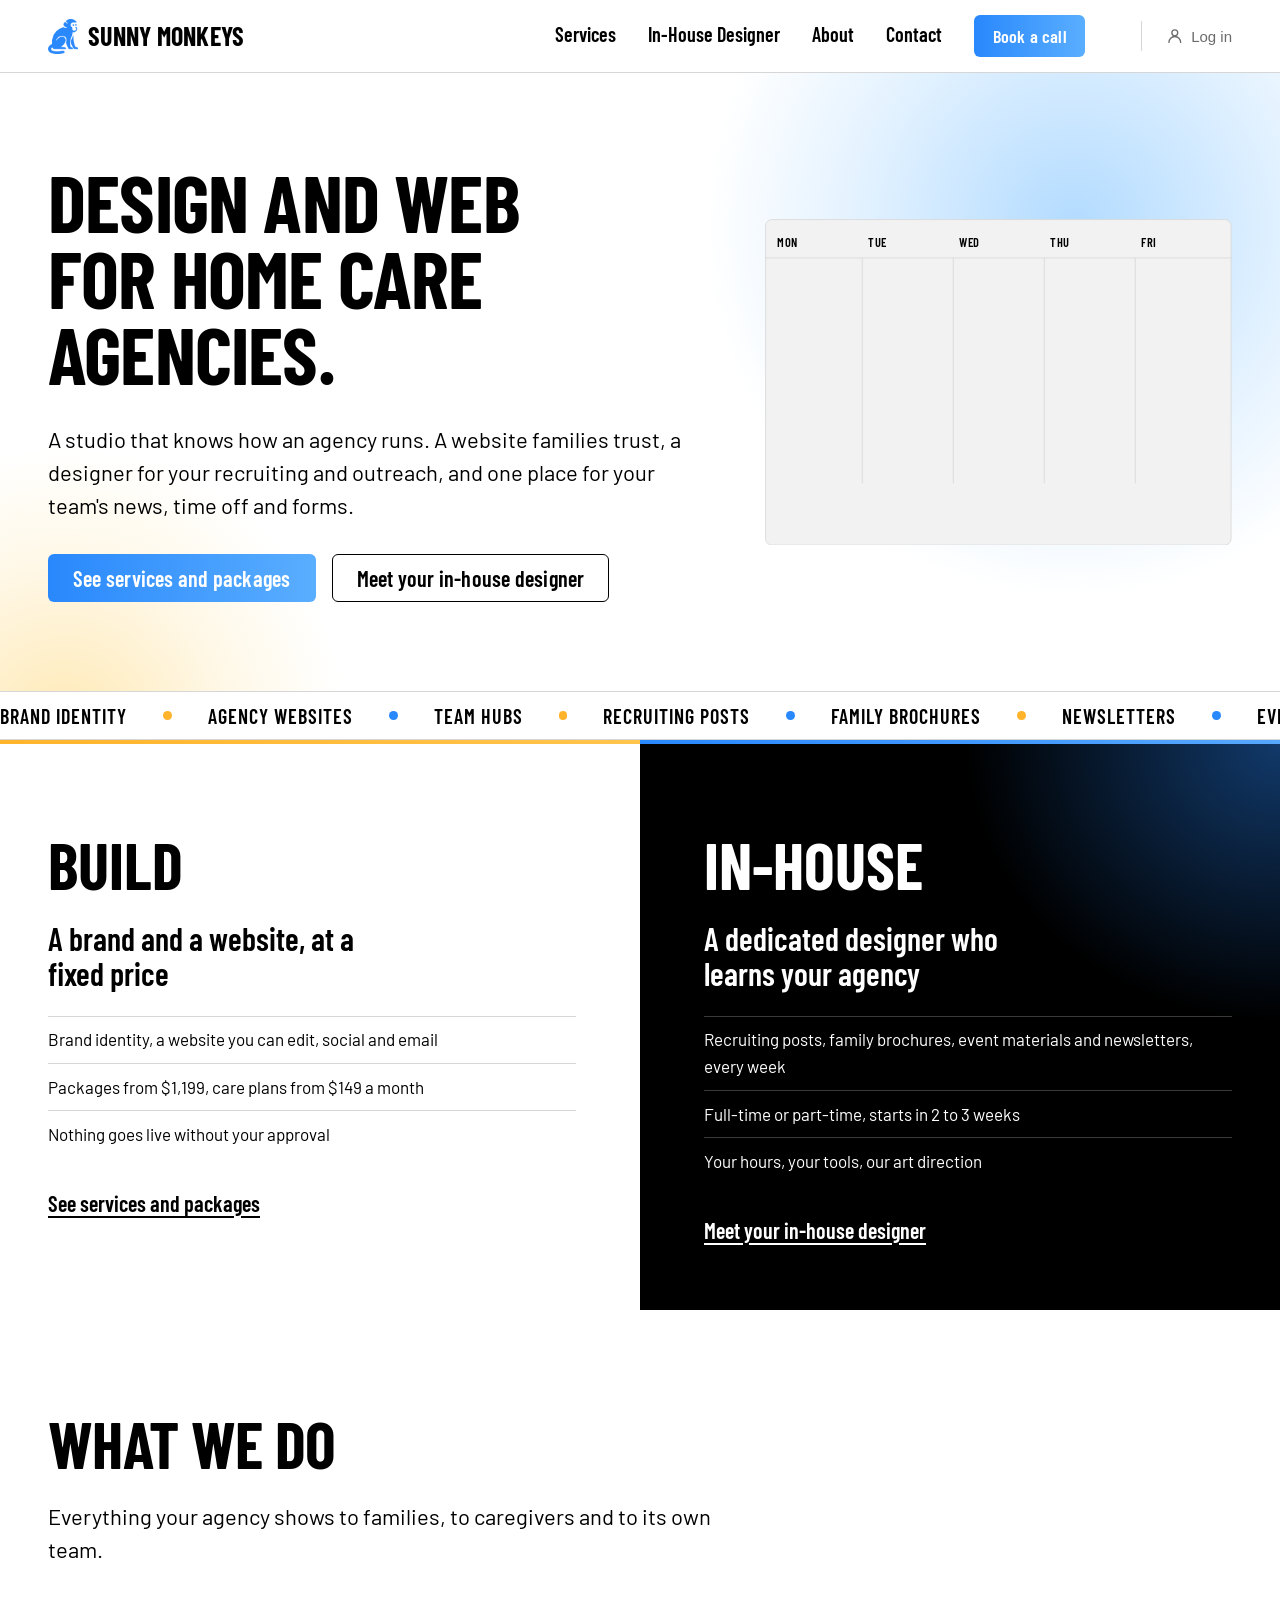
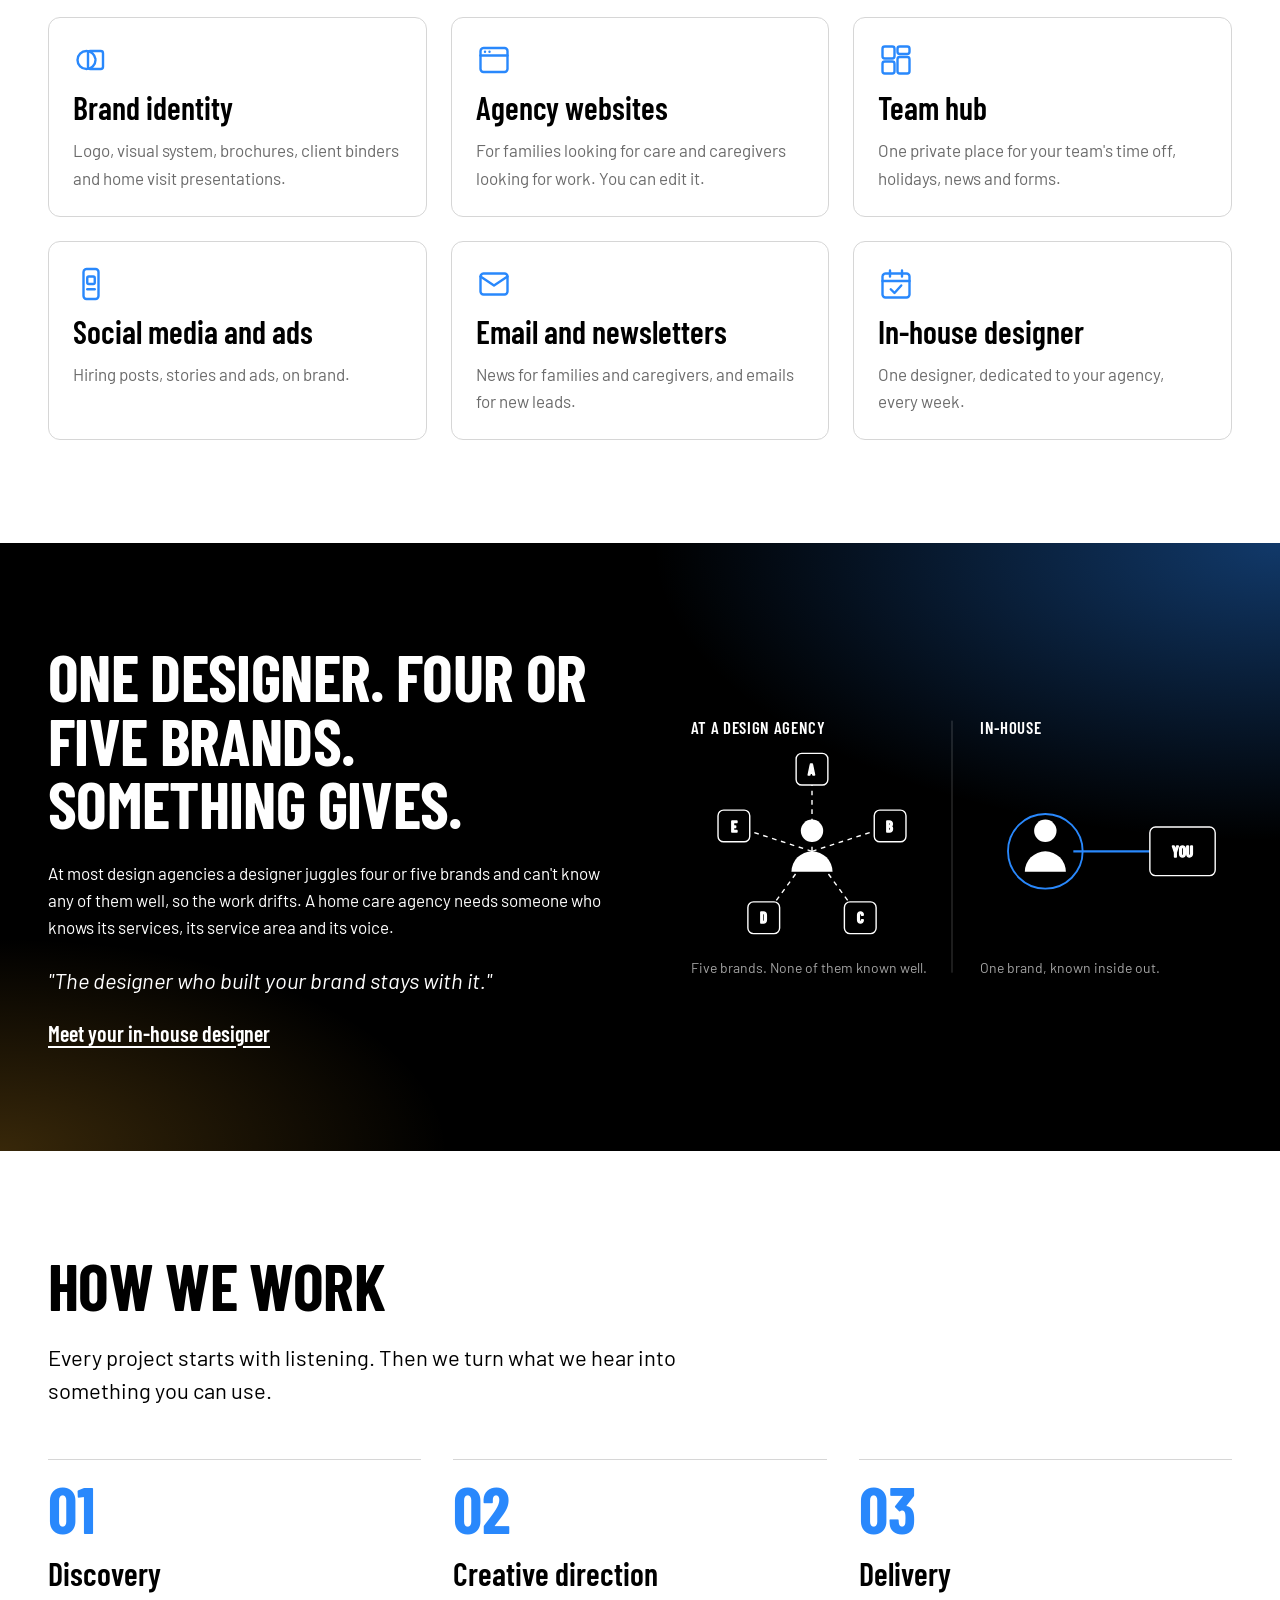
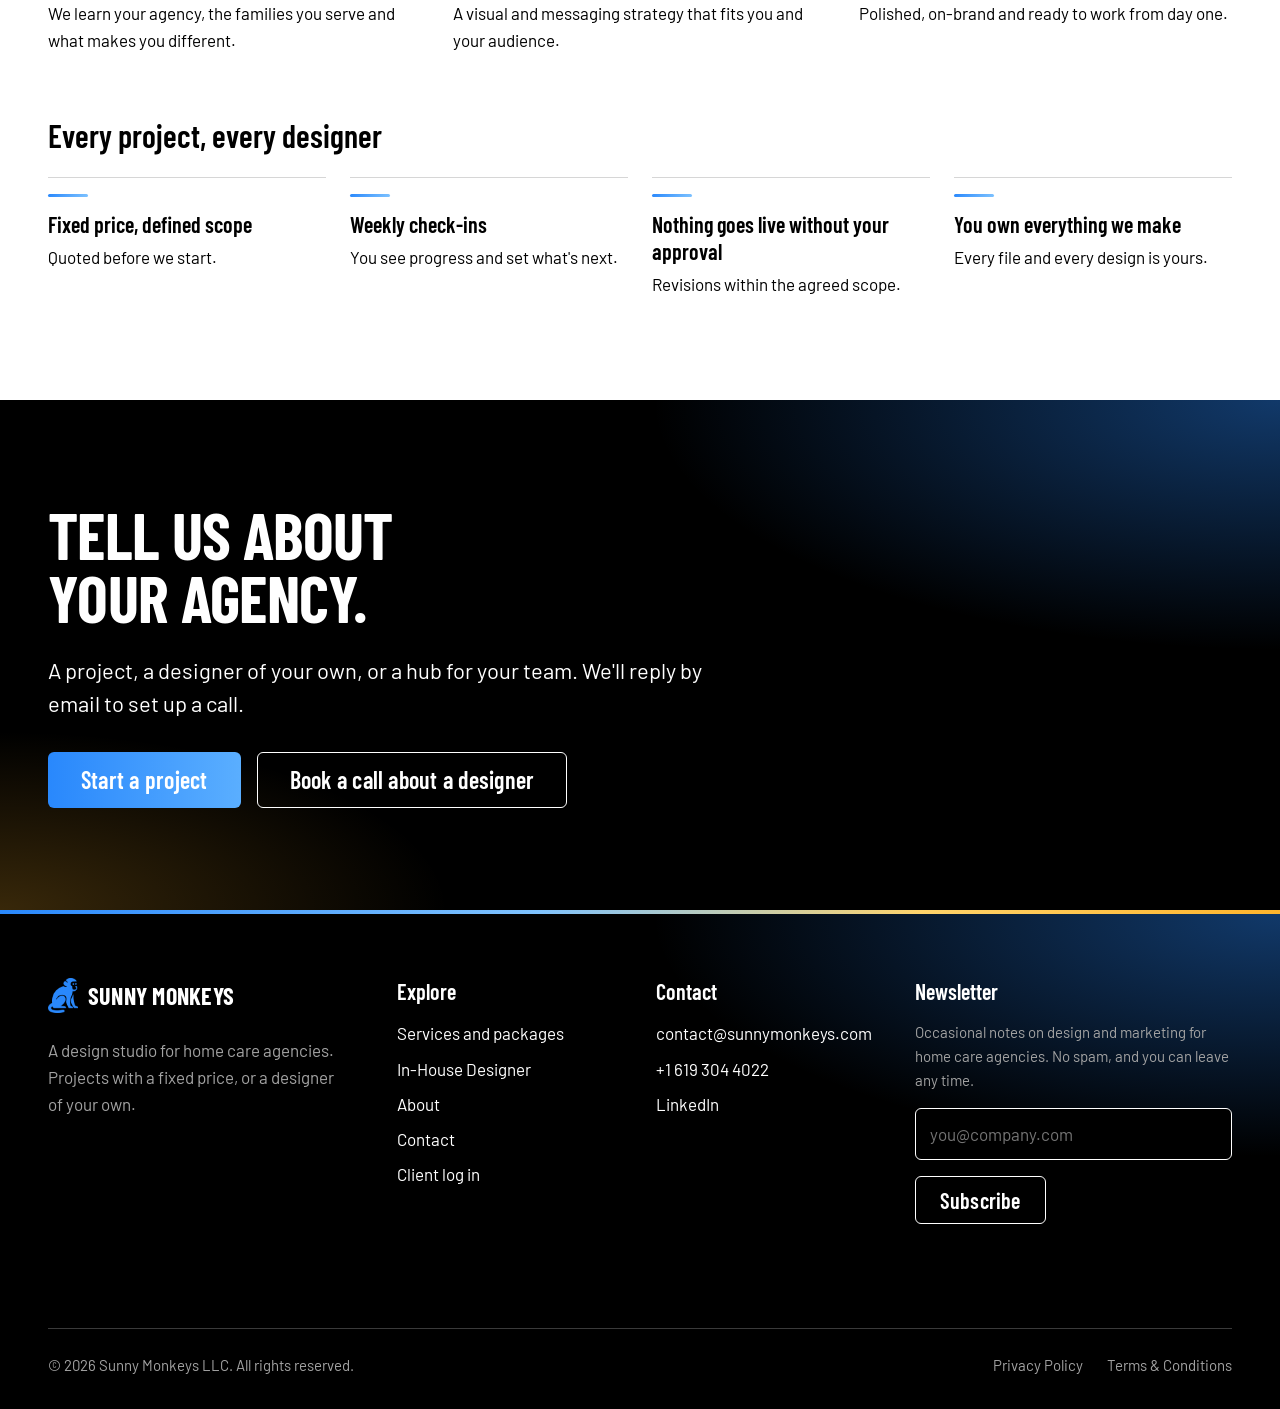
==== commit a54e1be3: "New prices, care plans and in-house prices - Packages: Starter 1,199, Growth 2,399, Premium 4,499 (w" ====
--- a/index.html
+++ b/index.html
@@ -146,7 +146,7 @@
             <h3>A brand and a website, at a fixed price</h3>
             <ul>
                 <li>Brand identity, a website you can edit, social and email</li>
-                <li>Packages from $799, or a custom quote</li>
+                <li>Packages from $1,199, care plans from $149 a month</li>
                 <li>Nothing goes live without your approval</li>
             </ul>
             <a class="link" href="/services">See services and packages</a>
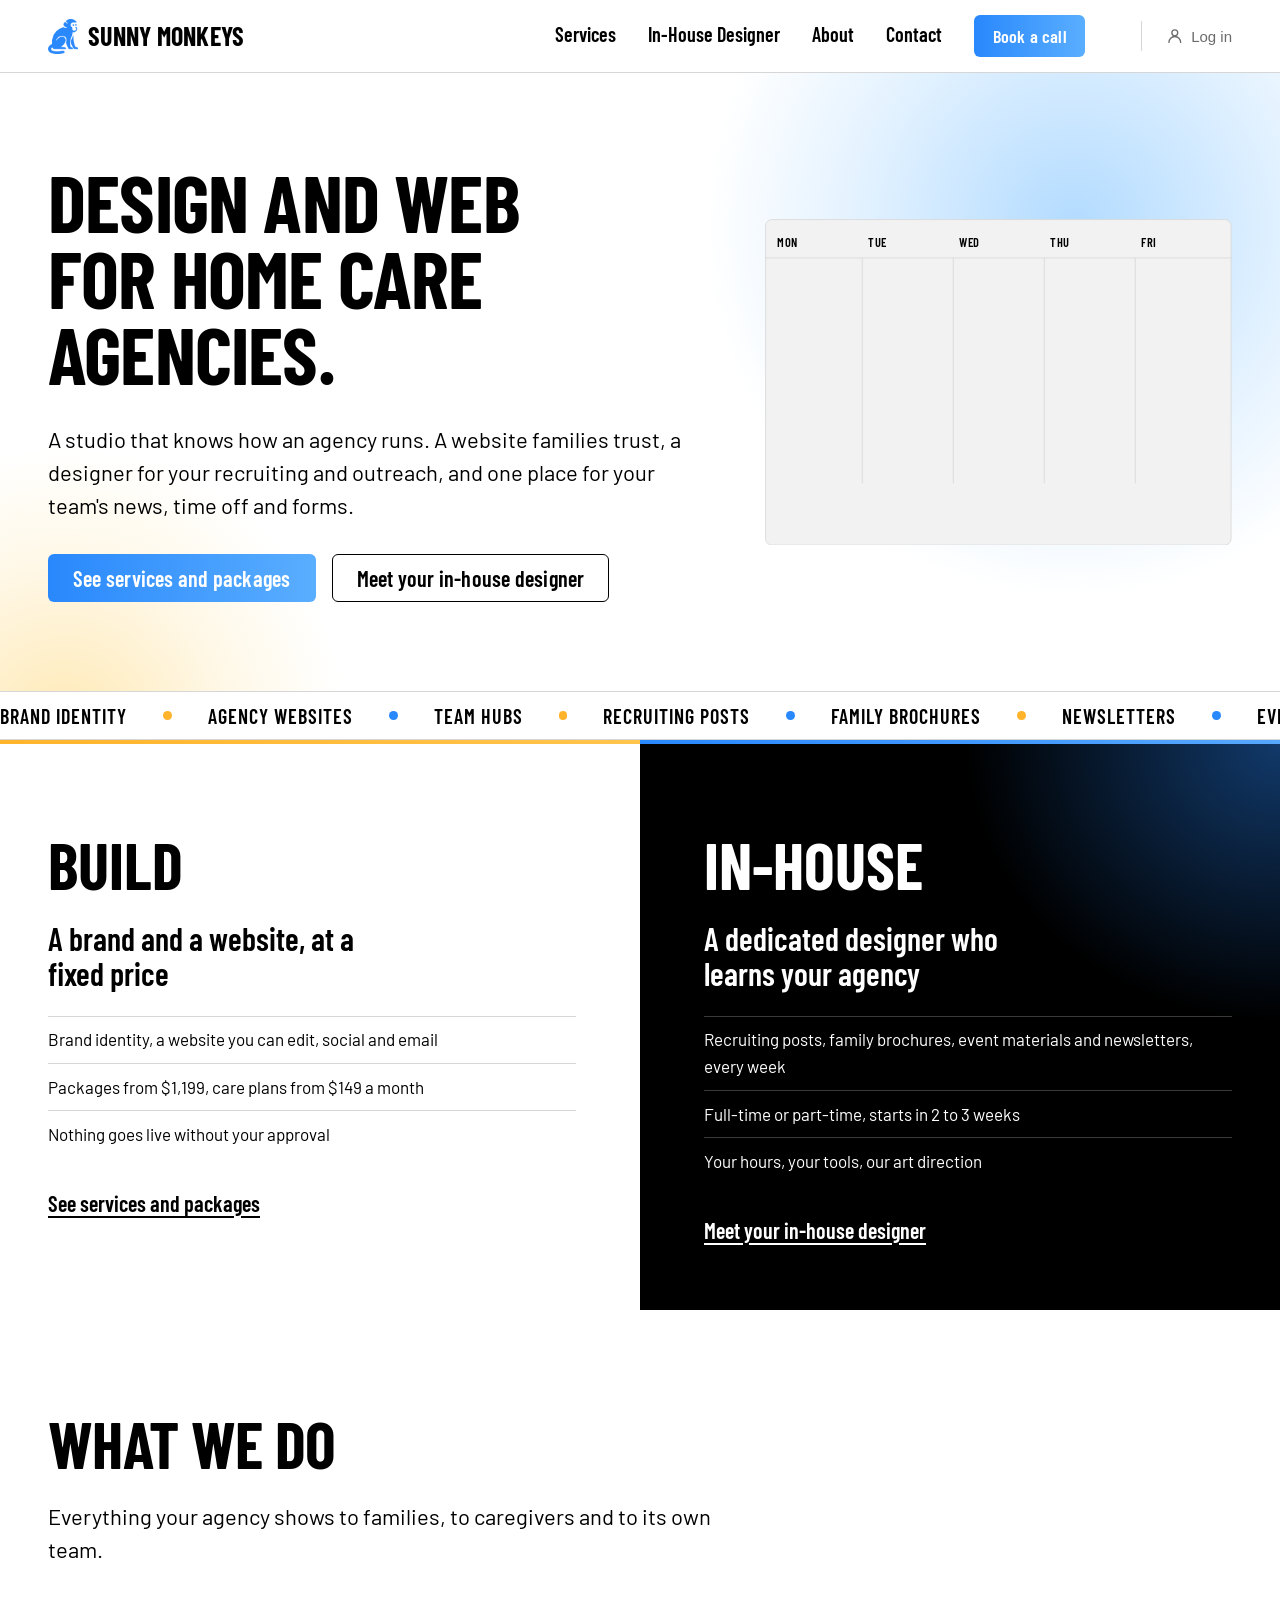
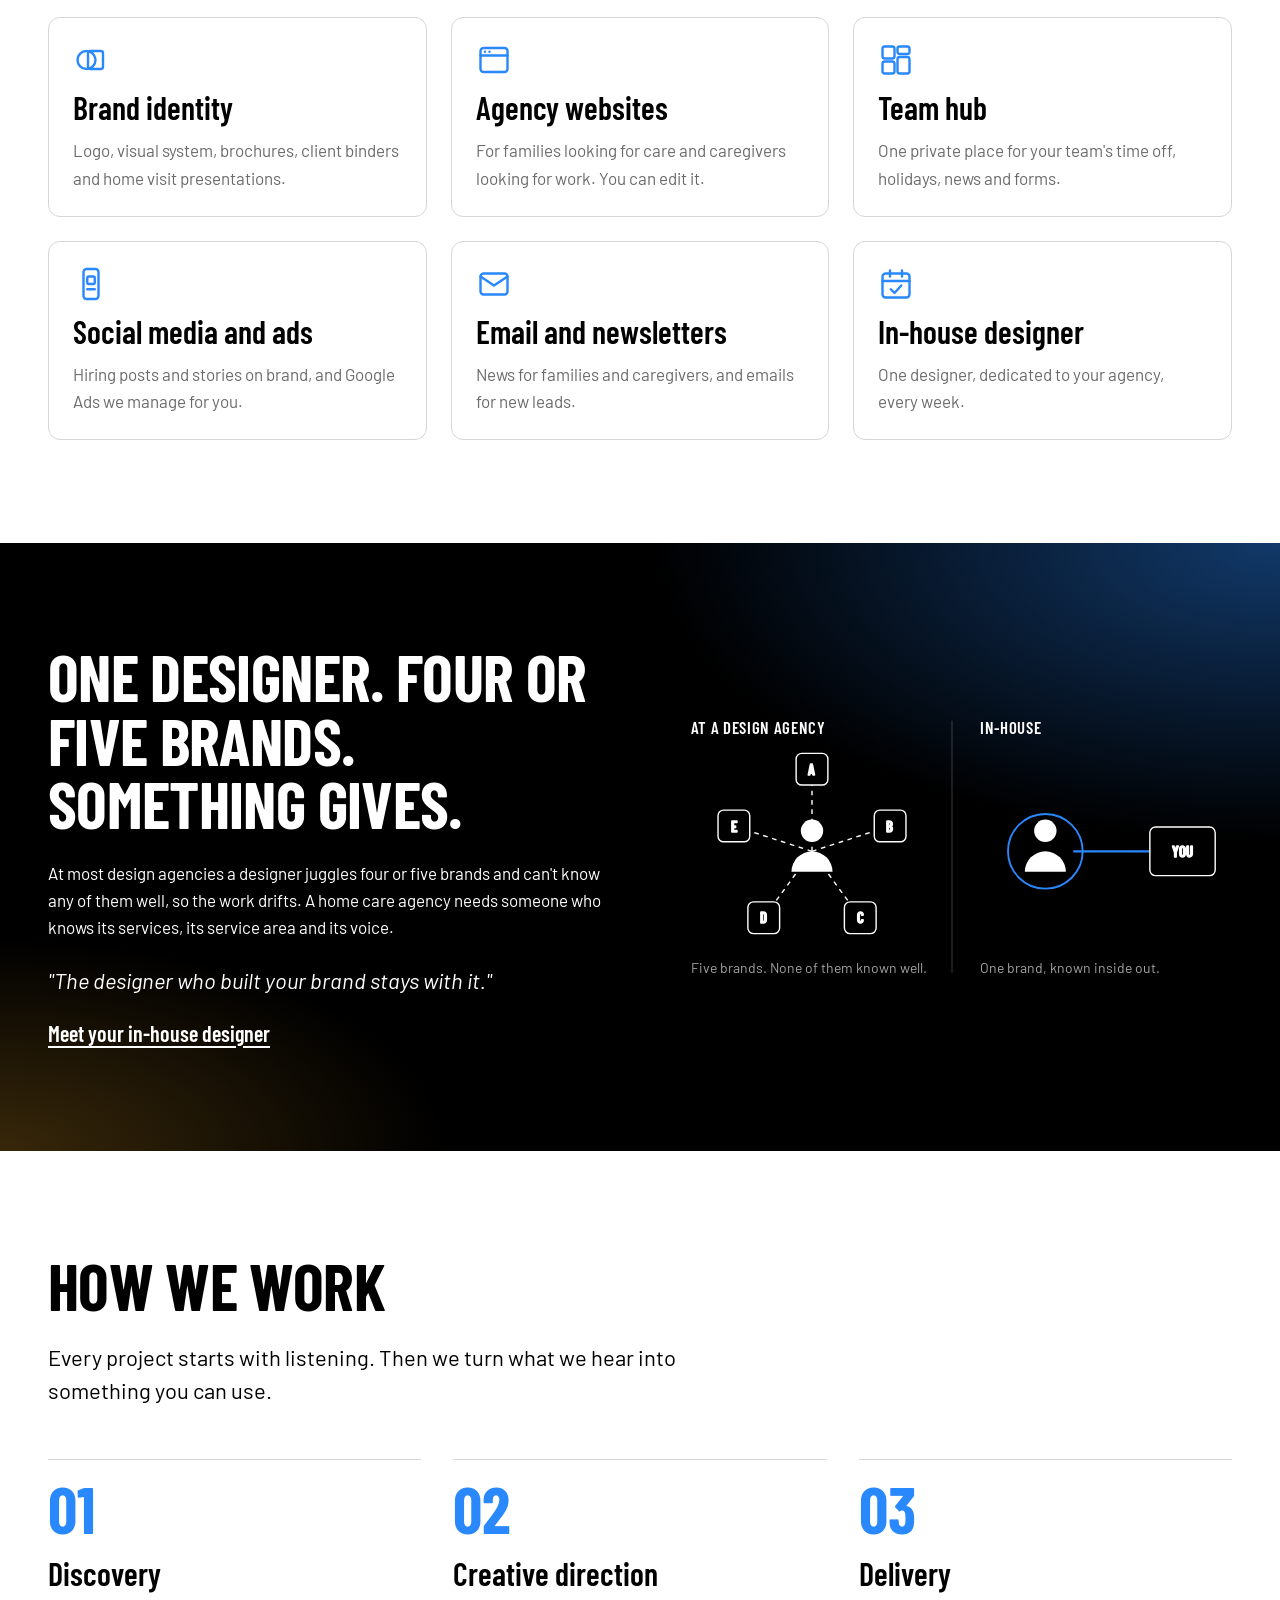
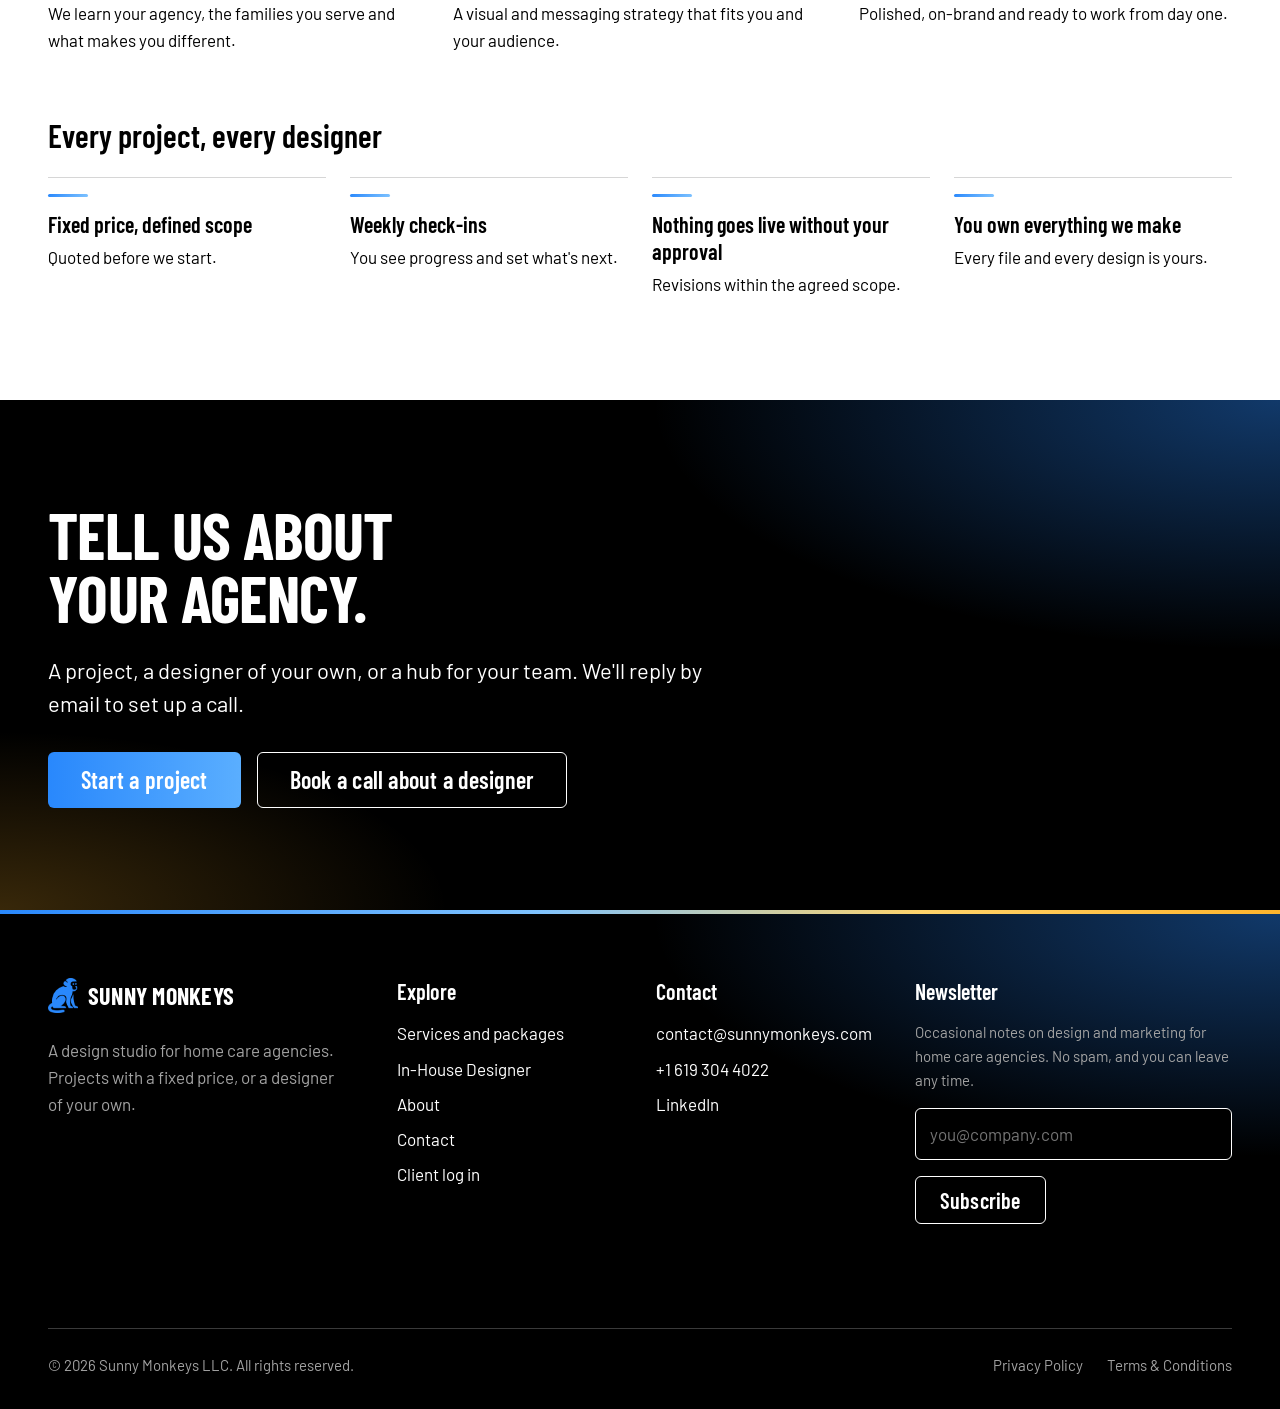
==== commit 8672e82c: "In-house prices by the hour, care plan rules, Google Ads In-house designer: prices shown from $22 an" ====
--- a/index.html
+++ b/index.html
@@ -173,7 +173,7 @@
             <li><a class="tile" href="/services"><span class="icon"><svg viewBox="0 0 24 24" aria-hidden="true"><circle pathLength="1" cx="9" cy="12" r="6"/><rect pathLength="1" x="10" y="6" width="10" height="12" rx="1.5"/></svg></span><h3>Brand identity</h3><p>Logo, visual system, brochures, client binders and home visit presentations.</p></a></li>
             <li><a class="tile" href="/services"><span class="icon"><svg viewBox="0 0 24 24" aria-hidden="true"><rect pathLength="1" x="3" y="4" width="18" height="16" rx="2"/><path pathLength="1" d="M3 9h18"/><path pathLength="1" d="M6 6.5h.01M9 6.5h.01"/></svg></span><h3>Agency websites</h3><p>For families looking for care and caregivers looking for work. You can edit it.</p></a></li>
             <li><a class="tile" href="/services#team-hub"><span class="icon"><svg viewBox="0 0 24 24" aria-hidden="true"><rect pathLength="1" x="3" y="3" width="8" height="8" rx="1.5"/><rect pathLength="1" x="13" y="3" width="8" height="5" rx="1.5"/><rect pathLength="1" x="13" y="10" width="8" height="11" rx="1.5"/><rect pathLength="1" x="3" y="13" width="8" height="8" rx="1.5"/></svg></span><h3>Team hub</h3><p>One private place for your team's time off, holidays, news and forms.</p></a></li>
-            <li><a class="tile" href="/services"><span class="icon"><svg viewBox="0 0 24 24" aria-hidden="true"><rect pathLength="1" x="7" y="2" width="10" height="20" rx="2"/><rect pathLength="1" x="9.5" y="7" width="5" height="5" rx="1"/><path pathLength="1" d="M9.5 15.5h5"/></svg></span><h3>Social media and ads</h3><p>Hiring posts, stories and ads, on brand.</p></a></li>
+            <li><a class="tile" href="/services"><span class="icon"><svg viewBox="0 0 24 24" aria-hidden="true"><rect pathLength="1" x="7" y="2" width="10" height="20" rx="2"/><rect pathLength="1" x="9.5" y="7" width="5" height="5" rx="1"/><path pathLength="1" d="M9.5 15.5h5"/></svg></span><h3>Social media and ads</h3><p>Hiring posts and stories on brand, and Google Ads we manage for you.</p></a></li>
             <li><a class="tile" href="/services"><span class="icon"><svg viewBox="0 0 24 24" aria-hidden="true"><rect pathLength="1" x="3" y="5" width="18" height="14" rx="2"/><path pathLength="1" d="M3 7l9 6 9-6"/></svg></span><h3>Email and newsletters</h3><p>News for families and caregivers, and emails for new leads.</p></a></li>
             <li><a class="tile" href="/in-house-designer"><span class="icon"><svg viewBox="0 0 24 24" aria-hidden="true"><rect pathLength="1" x="3" y="5" width="18" height="16" rx="2"/><path pathLength="1" d="M3 10h18M8 3v4M16 3v4"/><path pathLength="1" d="M8.5 15.5l2.5 2.5 4.5-5"/></svg></span><h3>In-house designer</h3><p>One designer, dedicated to your agency, every week.</p></a></li>
         </ul>
